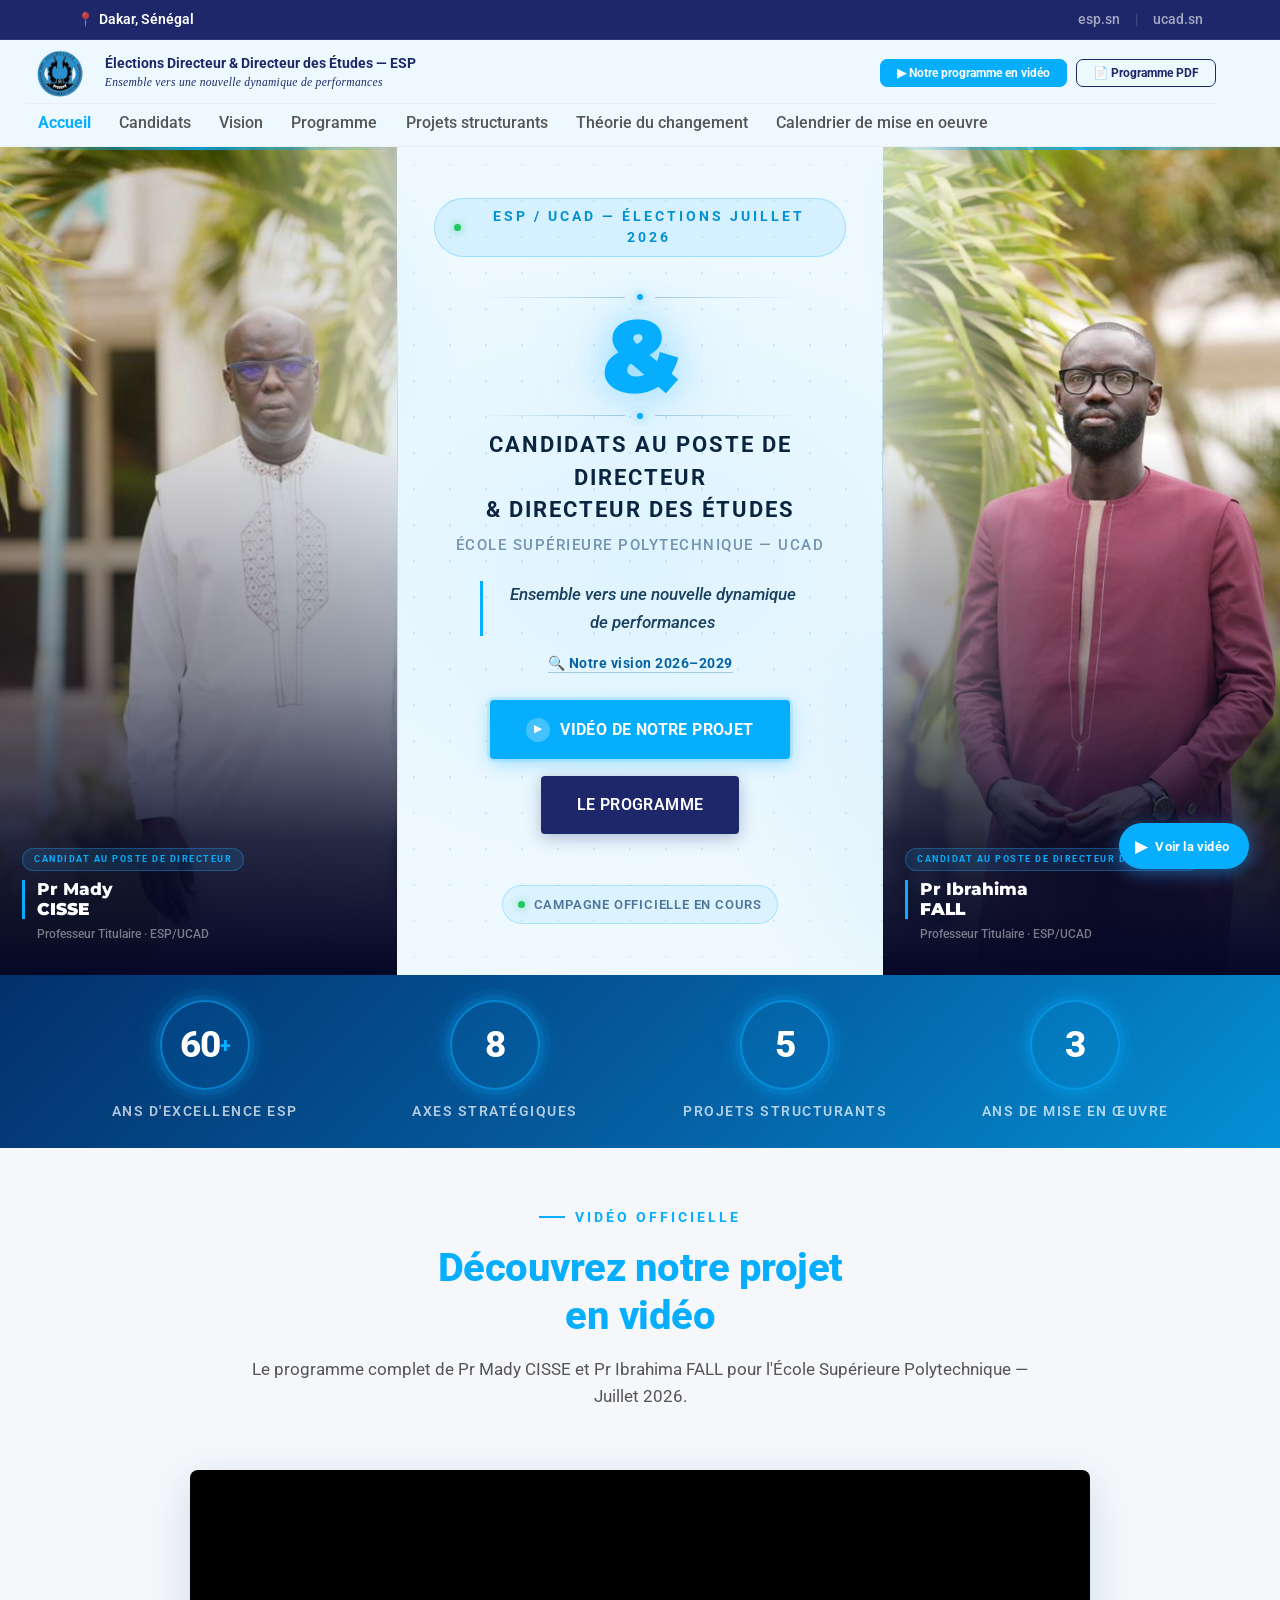
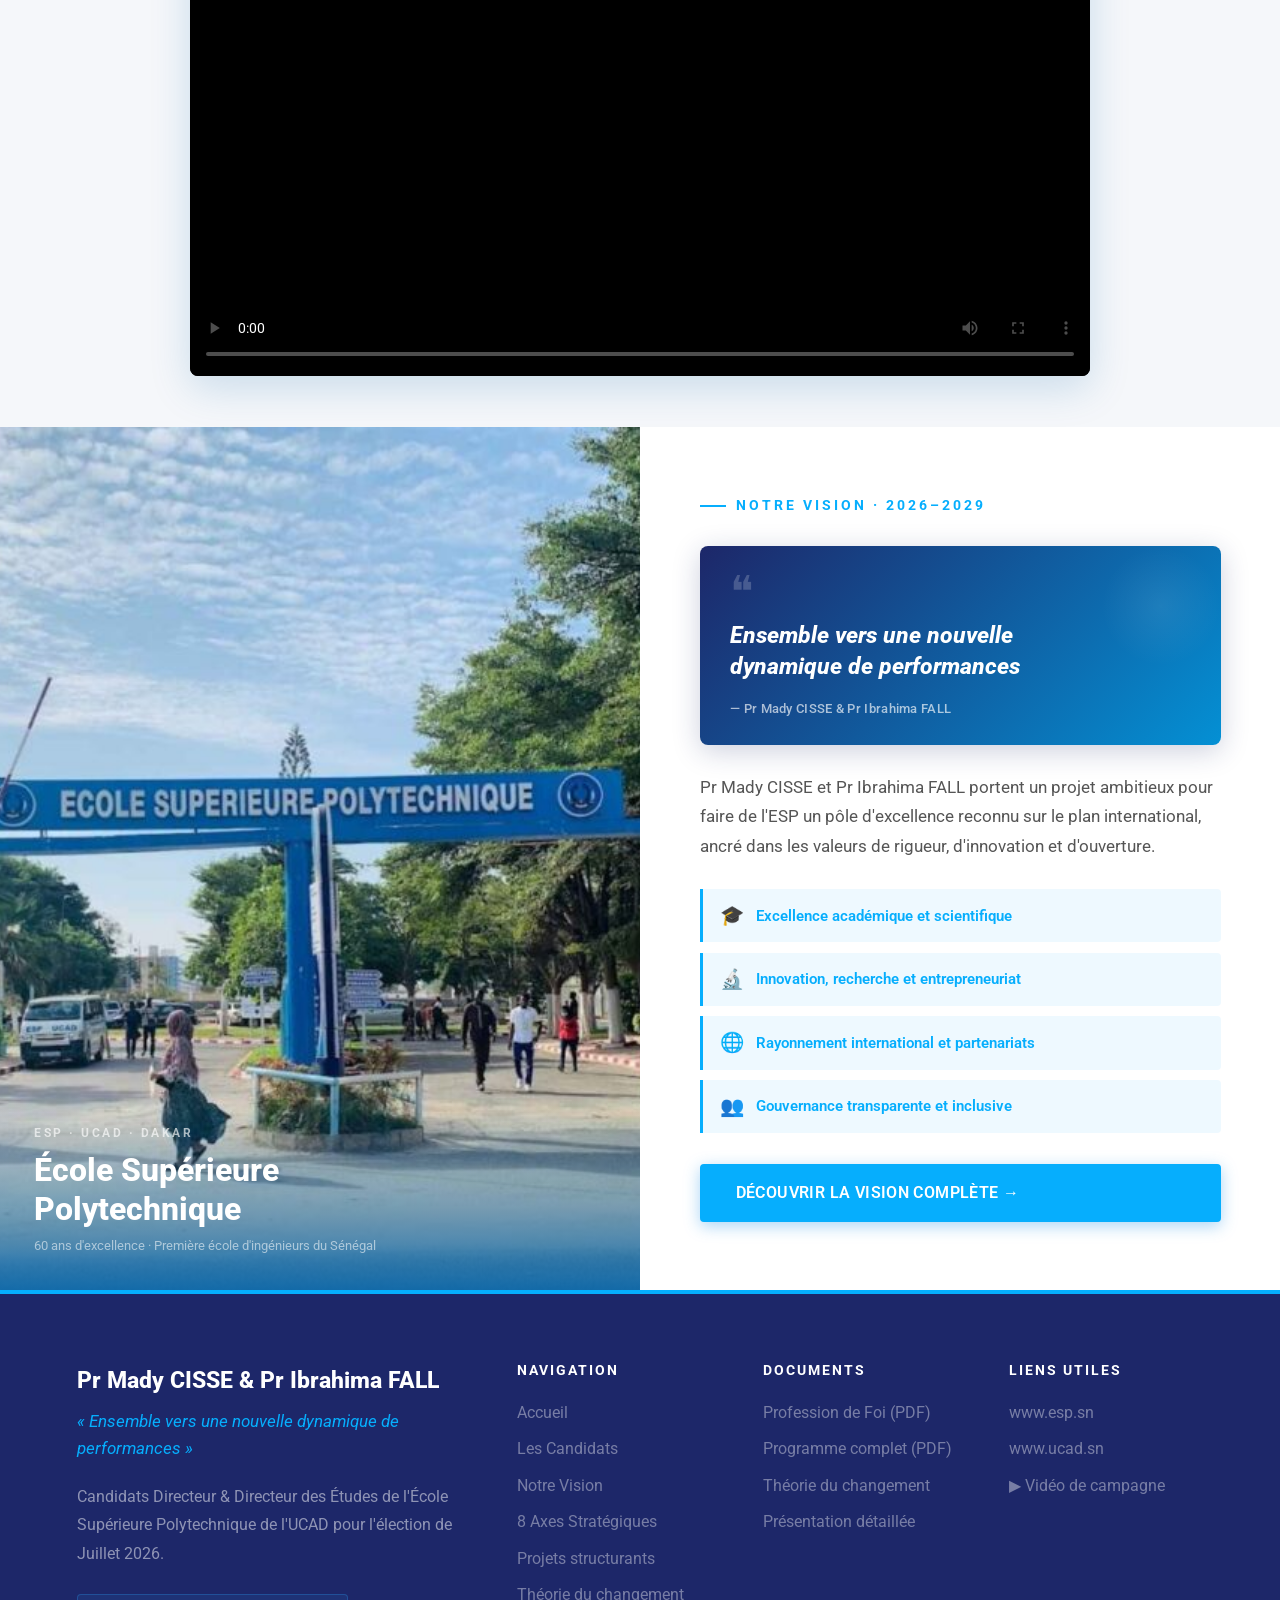
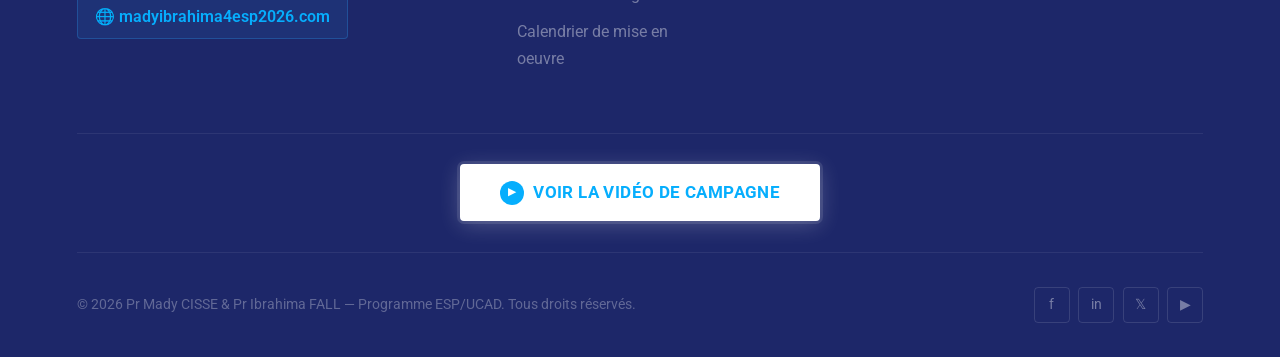
==== index.html @ e9095654 "Update index.html" ====
<!DOCTYPE html>
<html lang="fr">
<head>
<meta charset="UTF-8">
<meta name="viewport" content="width=device-width, initial-scale=1.0">
<meta http-equiv="X-UA-Compatible" content="IE=edge">
<meta http-equiv="Referrer-Policy" content="strict-origin-when-cross-origin">
<meta http-equiv="Permissions-Policy" content="camera=(), microphone=(), geolocation=(), payment=()">
<title>Pr Mady CISSE & Pr Ibrahima FALL — Programme Officiel ESP/UCAD 2026</title>
<meta name="description" content="Site officiel de campagne de Pr Mady CISSE et Pr Ibrahima FALL, candidats Directeur et Directeur des Études de l'École Supérieure Polytechnique (UCAD) — Juillet 2026.">
<meta name="robots" content="index, follow">
<link rel="canonical" href="https://www.madyibrahima4esp2026.com/">
<meta property="og:type" content="website">
<meta property="og:url" content="https://www.madyibrahima4esp2026.com/">
<meta property="og:title" content="Pr Mady CISSE & Pr Ibrahima FALL — Programme ESP/UCAD 2026">
<meta property="og:description" content="Candidats Directeur & Directeur des Études de l'ESP UCAD. 8 axes stratégiques, 5 projets structurants.">
<meta property="og:locale" content="fr_SN">
<meta name="twitter:card" content="summary_large_image">
<link rel="preconnect" href="https://fonts.googleapis.com">
<link rel="preconnect" href="https://fonts.gstatic.com" crossorigin>
<link href="https://fonts.googleapis.com/css2?family=Montserrat:wght@300;400;600;700;800;900&display=swap" rel="stylesheet">
<link rel="stylesheet" href="styles.css">
</head>
<body>

<!-- ══ TOPBAR ══ -->
<div class="topbar">
  <div class="tb-l">
    <span>📍 <strong>Dakar, Sénégal</strong></span>
  </div>
    <div class="tb-r">
    <a href="https://www.esp.sn" target="_blank" rel="noopener noreferrer">esp.sn</a>
    <span class="sep">|</span>
    <a href="https://www.ucad.sn" target="_blank" rel="noopener noreferrer">ucad.sn</a>
  </div>
</div>


<!-- ══ HEADER ══ -->
<header class="site-header">
  <div class="header-inner">
    <a href="index.html" class="brand" aria-label="Accueil">
      <div class="brand-logo">
        <img src="logo1.png" alt="Logo ESP" onerror="this.style.display='none';this.parentNode.querySelector('.brand-logo-text').style.display='block'">
        <span class="brand-logo-text" style="display:none">ESP</span>
  </div>
      <div class="brand-text">
        <span class="brand-name">Élections Directeur &amp; Directeur des Études — ESP</span>
        <span class="brand-sub">Ensemble vers une nouvelle dynamique de performances</span>
  </div>
    </a>
    <div class="header-cta">
      <a href="#video" class="nav-btn nav-btn-video">&#9654; Notre programme en vidéo</a>
      <a href="documents/programme-complet.pdf" class="nav-btn nav-btn-pdf" download="Programme-ESP-UCAD-2026.pdf" target="_blank" rel="noopener noreferrer">&#128196; Programme PDF</a>
  </div>
    <nav aria-label="Navigation principale">
      <ul class="main-nav">
        <li><a href="index.html" class="active">Accueil</a></li>
        <li><a href="candidats.html">Candidats</a></li>
        <li><a href="vision.html">Vision</a></li>
        <li><a href="programme.html">Programme</a></li>
        <li><a href="projets.html">Projets structurants</a></li>
        <li><a href="theorie-du-changement.html">Théorie du changement</a></li>
        <li><a href="calendrier.html">Calendrier de mise en oeuvre</a></li>
      </ul>
    </nav>
    <button class="burger" id="menuToggle" aria-label="Ouvrir le menu" aria-expanded="false">
      <span></span><span></span><span></span>
    </button>
  </div>
</header>

<nav class="mobile-nav" id="mobileNav" aria-label="Menu mobile">
  <button class="close-btn" id="closeMenu" aria-label="Fermer">✕</button>
  <a href="index.html">Accueil</a>
  <a href="candidats.html">Les Candidats</a>
  <a href="vision.html">Vision</a>
  <a href="programme.html">Programme</a>
  <a href="projets.html">Projets structurants</a>
  <a href="theorie-du-changement.html">Théorie du changement</a>
  <a href="calendrier.html">Calendrier de mise en oeuvre</a>
  <div class="mob-nav-actions">
    <a href="#video" class="nav-btn nav-btn-video">&#9654; Notre programme en vidéo</a>
    <a href="documents/programme-complet.pdf" class="nav-btn nav-btn-pdf" download="Programme-ESP-UCAD-2026.pdf" target="_blank" rel="noopener noreferrer">&#128196; Programme PDF</a>
  </div>
</nav>

<!-- ══ HERO ══ -->
<section class="hero" id="top">
  <div class="hero-3col">

    <!-- Photo gauche : Pr Mady CISSE -->
    <div class="h3-photo h3-photo-left">
      <img src="mady2.jpeg" alt="Pr Mady CISSE">
      <div class="h3-photo-grad"></div>
      <div class="h3-photo-info">
        <span class="portrait-tag">Candidat au poste de Directeur</span>
        <div class="portrait-name">Pr Mady<br><strong>CISSE</strong></div>
        <div class="portrait-grade">Professeur Titulaire · ESP/UCAD</div>
  </div>
  </div>

    <!-- Centre : contenu -->
    <div class="h3-center">
      <div class="hero-kicker">
        <span class="kicker-pulse"></span>
        ESP / UCAD — Élections Juillet 2026
  </div>
      <div class="h3-divider"><span class="h3-divider-dot"></span></div>
      <div class="h3-ampersand">&amp;</div>
      <div class="h3-divider"><span class="h3-divider-dot"></span></div>
      <h1 class="h3-title">Candidats au poste de Directeur<br><span class="h3-amp-sep">&amp; </span>Directeur des Études</h1>
      <p class="h3-school">École Supérieure Polytechnique — UCAD</p>
      <p class="hero-slogan">Ensemble vers une nouvelle dynamique de performances</p>
      <p class="h3-vision-tag"><a href="vision.html">&#128269; Notre vision 2026–2029</a></p>
      <div class="hero-btns" style="justify-content:center;">
        <a href="#video" class="btn btn-play"><span class="play-ic">&#9654;</span> Vidéo de notre projet</a>
        <a href="programme.html" class="btn btn-outline">Le programme</a>
  </div>
      <div class="h3-live">
        <span class="live-dot"></span>
        <span>Campagne officielle en cours</span>
  </div>
  </div>

    <!-- Photo droite : Pr Ibrahima FALL -->
    <div class="h3-photo h3-photo-right">
      <img src="ibrahima2.jpeg" alt="Pr Ibrahima FALL" style="filter:saturate(.9) brightness(1.02)">
      <div class="h3-photo-grad"></div>
      <div class="h3-photo-info">
        <span class="portrait-tag alt">Candidat au poste de Directeur des Études</span>
        <div class="portrait-name">Pr Ibrahima<br><strong>FALL</strong></div>
        <div class="portrait-grade">Professeur Titulaire · ESP/UCAD</div>
  </div>
  </div>
  </div>
</section>

<!-- ══ STATS ══ -->
<section class="stats-bar">
  <div class="stats-grid">
    <div class="stat-card"><div class="stat-num">60<small>+</small></div><div class="stat-label">Ans d'excellence ESP</div></div>
    <div class="stat-card"><div class="stat-num">8</div><div class="stat-label">Axes stratégiques</div></div>
    <div class="stat-card"><div class="stat-num">5</div><div class="stat-label">Projets structurants</div></div>
    <div class="stat-card"><div class="stat-num">3</div><div class="stat-label">Ans de mise en œuvre</div></div>
  </div>
</section>

<!-- ══ VIDEO ══ -->
<section class="section video-section" id="video">
  <div class="container">
    <div class="section-hd center">
      <div class="eyebrow">Vidéo Officielle</div>
      <h2 class="section-title">Découvrez notre projet<br>en vidéo</h2>
      <p class="section-intro">Le programme complet de Pr Mady CISSE et Pr Ibrahima FALL pour l'École Supérieure Polytechnique — Juillet 2026.</p>
  </div>

    <div class="video-wrap reveal">

      <div class="video-embed">
        <video id="mainVideo" controls preload="metadata" poster="video/poster.jpg" loop>
          <source src="vid.mp4" type="video/mp4">
          Votre navigateur ne supporte pas la lecture vidéo.
        </video>
  </div>
  </div>
  </div>
</section>

<!-- ══ ESP VISION ══ -->
<section class="esp-vis-section reveal" id="institution">
  <div class="esp-vis-layout">

    <!-- Photo ESP -->
    <div class="esp-vis-photo">
      <img src="esp1.jpg" alt="École Supérieure Polytechnique — UCAD" loading="lazy">
      <div class="esp-vis-photo-overlay">
        <div class="esp-vis-photo-tag">ESP · UCAD · Dakar</div>
        <div class="esp-vis-photo-name">École Supérieure<br>Polytechnique</div>
        <div class="esp-vis-photo-sub">60 ans d'excellence · Première école d'ingénieurs du Sénégal</div>
  </div>
  </div>

    <!-- Vision + Slogan -->
    <div class="esp-vis-content">
      <div class="eyebrow">Notre Vision · 2026–2029</div>

      <!-- Slogan mis en valeur -->
      <div class="esp-vis-slogan">
        <span class="esp-vis-slogan-mark">&#10077;</span>
        <p>Ensemble vers une nouvelle<br>dynamique de performances</p>
        <cite>— Pr Mady CISSE &amp; Pr Ibrahima FALL</cite>
  </div>

      <p class="esp-vis-intro">Pr Mady CISSE et Pr Ibrahima FALL portent un projet ambitieux pour faire de l'ESP un pôle d'excellence reconnu sur le plan international, ancré dans les valeurs de rigueur, d'innovation et d'ouverture.</p>

      <div class="esp-vis-pillars">
        <div class="esp-vis-pillar">
          <span class="esp-vis-pillar-icon">&#127891;</span>
          <span>Excellence académique et scientifique</span>
  </div>
        <div class="esp-vis-pillar">
          <span class="esp-vis-pillar-icon">&#128300;</span>
          <span>Innovation, recherche et entrepreneuriat</span>
  </div>
        <div class="esp-vis-pillar">
          <span class="esp-vis-pillar-icon">&#127760;</span>
          <span>Rayonnement international et partenariats</span>
  </div>
        <div class="esp-vis-pillar">
          <span class="esp-vis-pillar-icon">&#128101;</span>
          <span>Gouvernance transparente et inclusive</span>
  </div>
  </div>

      <a href="vision.html" class="btn btn-primary">Découvrir la vision complète →</a>
  </div>
  </div>
</section>

<!-- ══ FOOTER ══ -->
<footer>
  <div class="footer-top">
    <div>
      <div class="foot-name">Pr Mady CISSE &amp; Pr Ibrahima FALL</div>
      <div class="foot-tag">« Ensemble vers une nouvelle dynamique de performances »</div>
      <p class="foot-desc">Candidats Directeur &amp; Directeur des Études de l'École Supérieure Polytechnique de l'UCAD pour l'élection de Juillet 2026.</p>
      <a href="https://www.madyibrahima4esp2026.com" class="foot-link" rel="noopener noreferrer">🌐 madyibrahima4esp2026.com</a>
  </div>
    <div class="footer-col">
      <h4>Navigation</h4>
      <ul>
        <li><a href="index.html">Accueil</a></li>
        <li><a href="candidats.html">Les Candidats</a></li>
        <li><a href="vision.html">Notre Vision</a></li>
        <li><a href="programme.html">8 Axes Stratégiques</a></li>
        <li><a href="projets.html">Projets structurants</a></li>
        <li><a href="theorie-du-changement.html">Théorie du changement</a></li>
        <li><a href="calendrier.html">Calendrier de mise en oeuvre</a></li>
      </ul>
  </div>
    <div class="footer-col">
      <h4>Documents</h4>
      <ul>
        <li><a href="documents/profession-de-foi.pdf" target="_blank" rel="noopener noreferrer">Profession de Foi (PDF)</a></li>
        <li><a href="documents/programme-complet.pdf" download="Programme-ESP-UCAD-2026.pdf" target="_blank" rel="noopener noreferrer">Programme complet (PDF)</a></li>
        <li><a href="documents/theorie-du-changement.pdf" target="_blank" rel="noopener noreferrer">Théorie du changement</a></li>
        <li><a href="documents/presentation.pdf" target="_blank" rel="noopener noreferrer">Présentation détaillée</a></li>
        </ul>
  </div>
    <div class="footer-col">
      <h4>Liens utiles</h4>
      <ul>
        <li><a href="https://www.esp.sn" target="_blank" rel="noopener noreferrer">www.esp.sn</a></li>
        <li><a href="https://www.ucad.sn" target="_blank" rel="noopener noreferrer">www.ucad.sn</a></li>
        <li><a href="index.html#video">&#9654; Vidéo de campagne</a></li>
      </ul>
  </div>
  </div>
  <div class="footer-vid-cta">
    <a href="#video" class="btn btn-play"><span class="play-ic">&#9654;</span> Voir la vidéo de campagne</a>
  </div>
  <div class="footer-bot">
    <p class="footer-copy">© 2026 Pr Mady CISSE &amp; Pr Ibrahima FALL — Programme ESP/UCAD. Tous droits réservés.</p>
    <div class="socials">
      <a href="#" class="soc" aria-label="Facebook" rel="noopener noreferrer">f</a>
      <a href="#" class="soc" aria-label="LinkedIn" rel="noopener noreferrer">in</a>
      <a href="#" class="soc" aria-label="Twitter / X" rel="noopener noreferrer">𝕏</a>
      <a href="#" class="soc" aria-label="YouTube" rel="noopener noreferrer">▶</a>
  </div>
  </div>
</footer>

<!-- ══ VIDEO MODAL ══ -->
<div class="video-modal-overlay" id="videoModal" role="dialog" aria-modal="true" aria-labelledby="videoModalTitle">
  <div class="video-modal-box">
    <div class="video-modal-icon">&#9654;</div>
    <h3 id="videoModalTitle">Découvrez notre programme en vidéo</h3>
    <p>Pr Mady CISSE et Pr Ibrahima FALL vous présentent leur vision pour l'École Supérieure Polytechnique — Juillet 2026.</p>
    <div class="video-modal-btns">
      <button class="btn btn-primary video-modal-watch" id="watchVideoBtn">&#9654; Regarder maintenant</button>
      <button class="btn btn-outline-dark video-modal-later" id="laterVideoBtn">Plus tard</button>
  </div>
  </div>
  </div>

<script src="main.js" defer></script>
<a href="#video" class="float-vid" aria-label="Voir la vidéo"><span class="fv-icon">&#9654;</span><span class="fv-label">Voir la vidéo</span></a>
</body>
</html>
---- styles.css ----
@import url('https://fonts.googleapis.com/css2?family=Playfair+Display:ital@1&family=Roboto:wght@300;400;500;700;900&display=swap');

/* ═══════════════════════════════════════════════════════════════════
   CHARTE GRAPHIQUE ESP — Couleurs officielles + typographie esp.sn
   Police : système (identique à Hello Elementor / esp.sn)
   Couleurs ESP : #0564A8 dominant · #2897e8 bleu vif · #044a92 bleu profond · #fff · #333
═══════════════════════════════════════════════════════════════════ */

:root {
  --esp-navy:      #06AEFD;
  --esp-navy-dark: #0490d4;
  --esp-navy-mid:  #3cc1fe;
  --esp-blue:      #06AEFD;
  --esp-blue-dark: #0490d4;
  --esp-blue-pale: #e0f5ff;
  --esp-blue-bg:   #eef9ff;
  --white:    #ffffff;
  --black:    #000000;
  --text:     #333333;
  --text-mid: #555555;
  --text-lt:  #777777;
  --gray-50:  #fafafa;
  --gray-100: #f5f7fa;
  --gray-200: #ebeef3;
  --gray-300: #d4dde8;
  --border:   #dde3ef;
  --font: "Roboto", -apple-system, BlinkMacSystemFont, "Segoe UI",
          "Helvetica Neue", Arial, "Noto Sans", sans-serif;
  --text-xs:  0.8rem;
  --text-sm:  0.9375rem;
  --text-base: 1rem;
  --text-lg:  1.2rem;
  --text-xl:  1.375rem;
  --text-2xl: 1.625rem;
  --text-3xl: 2rem;
  --text-4xl: 2.375rem;
  --text-5xl: 2.875rem;
  --lh-text:  1.6;
  --lh-head:  1.2;
  --r:    4px;
  --r-lg: 8px;
  --shadow-sm: 0 1px 4px rgba(5,100,168,.08);
  --shadow:    0 4px 20px rgba(5,100,168,.12);
  --shadow-lg: 0 12px 40px rgba(5,100,168,.18);
}

/* ── Reset ── */
*, *::before, *::after { margin:0; padding:0; box-sizing:border-box; }
html { scroll-behavior:smooth; font-size:17px; }
body {
  font-family: var(--font);
  font-size: var(--text-base);
  color: var(--text);
  background: #eef9ff;
  line-height: var(--lh-text);
  overflow-x: clip;
  -webkit-font-smoothing: antialiased;
}
img { max-width:100%; display:block; }
a { color: inherit; text-decoration: none; }
h1,h2,h3,h4,h5,h6 {
  font-family: var(--font);
  line-height: var(--lh-head);
  font-weight: 700;
  color: var(--black);
}

/* ════════════════════════════════════
   TOPBAR
════════════════════════════════════ */
.topbar {
  background: #1D2769;
  color: rgba(255,255,255,.75);
  font-size: var(--text-xs);
  padding: .5rem 6%;
  display: flex;
  justify-content: space-between;
  align-items: center;
  border-bottom: 1px solid rgba(255,255,255,.08);
}
.tb-l { display:flex; align-items:center; gap:1.4rem; flex-wrap:wrap; }
.tb-l span { display:flex; align-items:center; gap:5px; }
.tb-l strong { color:var(--white); font-weight:600; }
.tb-r { display:flex; align-items:center; gap:.9rem; }
.tb-r a {
  color:rgba(255,255,255,.6);
  font-size:var(--text-xs);
  font-weight:500;
  transition:color .15s;
}
.tb-r a:hover { color:var(--esp-blue); }
.tb-r .sep { color:rgba(255,255,255,.2); }

/* ════════════════════════════════════
   HEADER
════════════════════════════════════ */
.site-header {
  background: #eef9ff;
  position: sticky;
  top: 0;
  z-index: 300;
  box-shadow: 0 2px 12px rgba(5,100,168,.1);
  border-bottom: 1px solid var(--gray-200);
}
.header-inner {
  max-width: 1280px;
  margin: 0 auto;
  padding: .9rem 2% .9rem 1.5%;
  display: flex;
  align-items: center;
  justify-content: space-between;
  gap: .8rem;
}
.brand { display: flex; align-items: center; gap: 12px; min-width:0; overflow:hidden; }
.brand-logo {
  height: 48px; width: auto; flex-shrink: 0;
  display: flex; align-items: center; justify-content: center;
}
.brand-logo img { height: 48px; width: auto; object-fit: contain; display: block; }
.brand-logo-text { font-size: .95rem; font-weight: 800; color: var(--white); letter-spacing: 1px; }
.brand-text { display:flex; flex-direction:column; min-width:0; overflow:hidden; }
.brand-name { font-size: var(--text-sm); font-weight: 700; color: #1D2769; line-height: 1.3; white-space:nowrap; overflow:hidden; text-overflow:ellipsis; }
.brand-sub { font-size: var(--text-xs); color: #1D2769; margin-top: 2px; font-family: Georgia, 'Times New Roman', serif; font-style: italic; letter-spacing: .3px; }
.main-nav { display:flex; list-style:none; align-items:center; gap:0; flex-wrap:nowrap; }
.main-nav a {
  color: var(--text-mid);
  font-size: clamp(.62rem, .7vw, .76rem);
  font-weight: 500;
  padding: .45rem .45rem;
  border-radius: var(--r);
  transition: all .15s;
  white-space: nowrap;
}
.main-nav a:hover { color:var(--esp-navy); background:var(--esp-blue-bg); }
.main-nav a.active { color:var(--esp-navy); background:var(--esp-blue-bg); font-weight:700; }
.main-nav a.cta {
  background: var(--esp-navy); color: var(--white);
  padding: .5rem 1rem; font-weight: 600; margin-left: .3rem;
}
.main-nav a.cta:hover { background: var(--esp-navy-dark); }
.main-nav a.cta.active { background: var(--esp-navy-dark); }

/* ── Header CTA row (Vidéo + PDF au niveau du logo) ── */
.header-cta { display: none; } /* caché sur mobile, affiché sur desktop via media query */
.nav-btn {
  display: inline-flex; align-items: center; gap: .35rem;
  padding: .42rem .95rem;
  border-radius: 7px;
  font-size: .73rem; font-weight: 700;
  text-decoration: none; white-space: nowrap;
  transition: all .2s; line-height: 1;
  border: 1.5px solid transparent;
}
.nav-btn-video {
  background: #06AEFD; color: #fff !important; border-color: #06AEFD;
  animation: nav-vid-ring 2.6s ease-in-out infinite;
}
.nav-btn-video:hover {
  background: #0490d4; border-color: #0490d4;
  animation: none; transform: translateY(-1px);
  box-shadow: 0 4px 14px rgba(6,174,253,.45);
}
.nav-btn-pdf {
  background: transparent; color: #1D2769 !important; border-color: #1D2769;
}
.nav-btn-pdf:hover {
  background: #1D2769; color: #fff !important;
  transform: translateY(-1px);
  box-shadow: 0 4px 14px rgba(29,39,105,.25);
}
@keyframes nav-vid-ring {
  0%   { box-shadow: 0 0 0 0 rgba(6,174,253,.65); }
  60%  { box-shadow: 0 0 0 8px rgba(6,174,253,0); }
  100% { box-shadow: 0 0 0 0 rgba(6,174,253,0); }
}
/* Mobile nav — boutons vidéo + PDF en bas du menu */
.mobile-nav .mob-nav-actions {
  display: flex; flex-direction: column; gap: .5rem;
  margin-top: .5rem; padding-top: .75rem;
  border-top: 1px solid rgba(255,255,255,.15);
}
.mobile-nav .mob-nav-actions .nav-btn {
  justify-content: center; padding: .65rem 1rem; font-size: .8rem;
}
.mobile-nav .mob-nav-actions .nav-btn-pdf {
  color: #fff !important; border-color: rgba(255,255,255,.5);
}
.mobile-nav .mob-nav-actions .nav-btn-pdf:hover {
  background: rgba(255,255,255,.15); color: #fff !important;
}
.burger {
  display:none; flex-direction:column; gap:5.5px;
  cursor:pointer; padding:10px; background:none; border:none;
  border-radius:8px; transition:background .2s;
}
.burger:hover { background:rgba(5,100,168,.07); }
.burger span {
  width:24px; height:2.5px; background:var(--esp-navy);
  border-radius:3px; display:block;
  transition:transform .3s ease, opacity .2s ease, width .25s ease;
}
.burger.open span:nth-child(1) { transform:translateY(8px) rotate(45deg); }
.burger.open span:nth-child(2) { opacity:0; width:0; }
.burger.open span:nth-child(3) { transform:translateY(-8px) rotate(-45deg); }

/* Backdrop */
html.menu-open body { overflow: clip; }

.mobile-overlay {
  position:fixed; inset:0;
  background:rgba(0,8,32,.5);
  z-index:399;
  opacity:0; visibility:hidden;
  transition:opacity .35s, visibility .35s;
  backdrop-filter:blur(3px);
  -webkit-backdrop-filter:blur(3px);
}
.mobile-overlay.open { opacity:1; visibility:visible; }

/* Panneau latéral */
.mobile-nav {
  position:fixed; top:0; right:0;
  height:100vh;
  height:100dvh;
  width:min(300px, 86vw);
  background:var(--white); z-index:400;
  display:flex; flex-direction:column;
  transform:translateX(105%);
  visibility:hidden;
  transition:transform .35s cubic-bezier(.4,0,.2,1), visibility .35s;
  box-shadow:-6px 0 30px rgba(0,8,32,.18);
  overflow-y:auto;
  overflow-x:hidden;
  overscroll-behavior-y:contain;
  -webkit-overflow-scrolling:touch;
  padding-bottom:max(1.5rem, env(safe-area-inset-bottom));
}
.mobile-nav.open { transform:translateX(0); visibility:visible; }

/* En-tête du panneau */
.mob-nav-hd {
  display:flex; align-items:center; justify-content:space-between;
  padding:1rem 1.2rem;
  background:var(--esp-navy);
  flex-shrink:0;
}
.mob-nav-brand { color:var(--white); }
.mob-nav-brand strong { display:block; font-size:.85rem; font-weight:700; letter-spacing:.04em; }
.mob-nav-brand span {
  display:block;
  font-family:'Playfair Display', Georgia, serif;
  font-style:italic;
  font-size:.78rem;
  color:rgba(255,255,255,.82);
  font-weight:400;
  margin-top:4px;
  letter-spacing:.02em;
  line-height:1.35;
}

/* Bouton fermer */
.close-btn {
  width:32px; height:32px;
  background:rgba(255,255,255,.15); border:1px solid rgba(255,255,255,.2);
  border-radius:50%;
  font-size:.95rem; cursor:pointer; color:var(--white);
  display:flex; align-items:center; justify-content:center;
  transition:background .2s;
  flex-shrink:0;
}
.close-btn:hover { background:rgba(255,255,255,.3); }

/* Liens */
.mobile-nav a {
  display:flex; align-items:center; justify-content:space-between;
  padding:.7rem 1.2rem;
  border-bottom:1px solid var(--gray-100);
  color:var(--text); font-size:.9rem; font-weight:600;
  transition:background .15s, color .15s, padding-left .2s;
}
.mobile-nav a::after { content:'›'; font-size:1.2rem; color:var(--esp-blue); opacity:.5; }
.mobile-nav a:hover { background:var(--esp-blue-bg); color:var(--esp-navy); padding-left:1.6rem; }
.mobile-nav a.active { color:var(--esp-blue); background:var(--esp-blue-bg); }

/* CTA */
.mobile-nav a.cta {
  margin:.8rem 1.2rem 1rem;
  padding:.75rem 1.2rem;
  background:var(--esp-navy); color:var(--white) !important;
  border-radius:var(--r-lg);
  justify-content:center;
  font-size:.9rem;
  border-bottom:none;
}
.mobile-nav a.cta::after { display:none; }
.mobile-nav a.cta:hover { background:var(--esp-blue); padding-left:1.2rem; }

/* ════════════════════════════════════
   HERO
════════════════════════════════════ */
@keyframes pulse { 0%,100%{opacity:1} 50%{opacity:.4} }

@keyframes hero-orb-drift {
  0%,100% { transform: translate(0, 0) scale(1); }
  33%      { transform: translate(30px, -20px) scale(1.08); }
  66%      { transform: translate(-20px, 15px) scale(.95); }
}
.hero {
  position: relative;
  background: #eef9ff;
  overflow: hidden;
  min-height: 88vh;
  display: flex;
  align-items: stretch;
}
/* Orbes lumineux animés — adaptés fond clair */
.hero::before {
  content: '';
  position: absolute; inset: 0;
  background:
    radial-gradient(ellipse 700px 500px at 50% 50%,  rgba(6,174,253,.07) 0%, transparent 65%),
    radial-gradient(ellipse 500px 400px at 15% 20%,  rgba(6,174,253,.12) 0%, transparent 55%),
    radial-gradient(ellipse 600px 500px at 85% 80%,  rgba(4,144,212,.1)  0%, transparent 60%),
    radial-gradient(ellipse 350px 350px at 80% 10%,  rgba(6,174,253,.08) 0%, transparent 50%);
  pointer-events: none;
  animation: hero-orb-drift 12s ease-in-out infinite;
}
/* Grille de points décorative */
.hero::after {
  content: '';
  position: absolute; inset: 0;
  background-image:
    radial-gradient(circle, rgba(5,100,168,.13) 1px, transparent 1px);
  background-size: 36px 36px;
  pointer-events: none; z-index: 1;
  mask-image: radial-gradient(ellipse 80% 80% at 50% 50%, black 30%, transparent 100%);
  -webkit-mask-image: radial-gradient(ellipse 80% 80% at 50% 50%, black 30%, transparent 100%);
}

/* ── Hero 3 colonnes ── */
.hero-3col {
  position: relative; z-index: 2;
  width: 100%; min-height: 92vh;
  display: grid;
  grid-template-columns: clamp(270px, 31%, 400px) 1fr clamp(270px, 31%, 400px);
  align-items: stretch;
}

/* ── Photos latérales ── */
.h3-photo { position: relative; overflow: hidden; }

/* Accent top */
.h3-photo::before {
  content: '';
  position: absolute; top: 0; left: 0; right: 0; height: 3px;
  background: linear-gradient(90deg, transparent, rgba(6,174,253,.8), transparent);
  z-index: 4;
}
/* Vignette bords intérieurs — fondu vers le fond clair */
.h3-photo-left::after {
  content: '';
  position: absolute; inset: 0;
  background: linear-gradient(to left, rgba(238,249,255,.65) 0%, transparent 45%);
  pointer-events: none; z-index: 2;
}
.h3-photo-right::after {
  content: '';
  position: absolute; inset: 0;
  background: linear-gradient(to right, rgba(238,249,255,.65) 0%, transparent 45%);
  pointer-events: none; z-index: 2;
}
.h3-photo img {
  width: 100%; height: 100%;
  object-fit: cover; object-position: top center;
  display: block;
  transition: transform .7s cubic-bezier(.25,.46,.45,.94);
  filter: brightness(.85) contrast(1.05) saturate(.95);
}
.h3-photo:hover img {
  transform: scale(1.06);
  filter: brightness(.95) contrast(1.05) saturate(1);
}

/* Dégradé bas */
.h3-photo-grad {
  position: absolute; bottom: 0; left: 0; right: 0; height: 65%;
  background: linear-gradient(to top,
    rgba(4,8,38,1) 0%,
    rgba(4,8,38,.85) 25%,
    rgba(4,8,38,.4) 55%,
    transparent 100%);
  pointer-events: none; z-index: 3;
}

/* Infos bas de photo */
.h3-photo-info {
  position: absolute; bottom: 0; left: 0; right: 0;
  padding: 1.2rem 1.3rem 1.8rem;
  z-index: 4;
}
.h3-photo-info .portrait-tag { margin-bottom: .55rem; }
.h3-photo-info .portrait-name {
  font-size: 1rem;
  border-left: 3px solid var(--esp-blue);
  padding-left: .7rem;
  margin-bottom: .3rem;
}
.h3-photo-info .portrait-grade {
  padding-left: calc(.7rem + 3px);
  font-size: .72rem; color: rgba(255,255,255,.45);
}

/* ── Colonne centre ── */
.h3-center {
  display: flex; flex-direction: column;
  align-items: center; justify-content: center;
  text-align: center;
  padding: 3rem 2.2rem;
  position: relative;
}
/* Séparateurs verticaux */
.h3-center::before, .h3-center::after {
  content: '';
  position: absolute; top: 8%; bottom: 8%; width: 1px;
  background: linear-gradient(to bottom,
    transparent 0%,
    rgba(5,100,168,.18) 30%,
    rgba(5,100,168,.18) 70%,
    transparent 100%);
}
.h3-center::before { left: 0; }
.h3-center::after  { right: 0; }

/* Diviseur décoratif */
.h3-divider {
  display: flex; align-items: center; gap: .7rem;
  width: 80%; margin: .6rem 0;
}
.h3-divider::before, .h3-divider::after {
  content: ''; flex: 1; height: 1px;
  background: linear-gradient(to right, transparent, rgba(5,100,168,.3));
}
.h3-divider::after {
  background: linear-gradient(to left, transparent, rgba(5,100,168,.3));
}
.h3-divider-dot {
  width: 6px; height: 6px; border-radius: 50%;
  background: #06AEFD;
  box-shadow: 0 0 10px rgba(6,174,253,.6), 0 0 22px rgba(6,174,253,.25);
  flex-shrink: 0;
}

/* Grand & */
.h3-ampersand {
  font-family: 'Montserrat', var(--font);
  font-size: clamp(4rem, 8vw, 7.5rem);
  font-weight: 900; line-height: .9;
  color: #06AEFD;
  filter: drop-shadow(0 0 18px rgba(6,174,253,.35)) drop-shadow(0 0 40px rgba(6,174,253,.15));
  margin: 0; letter-spacing: -2px;
}

/* Titre */
.h3-title {
  font-family: var(--font);
  font-size: clamp(1.1rem, 1.7vw, 1.45rem);
  font-weight: 700; color: #0a2540;
  line-height: 1.5; margin-bottom: .4rem;
  text-transform: uppercase; letter-spacing: 2px;
}
.h3-school {
  font-size: .88rem; color: rgba(5,50,100,.5);
  font-weight: 500; margin-bottom: 1.4rem;
  text-transform: uppercase; letter-spacing: 1.5px;
}

/* Boutons hero sur fond clair */
.h3-center .btn-play {
  background: #06AEFD;
  color: var(--white);
  border-color: #06AEFD;
  box-shadow: 0 4px 18px rgba(6,174,253,.35), 0 0 0 3px rgba(6,174,253,.12);
  animation: none;
}
.h3-center .btn-play:hover {
  background: #0490d4;
  border-color: #0490d4;
  color: var(--white);
  box-shadow: 0 6px 26px rgba(6,174,253,.5);
  transform: translateY(-2px);
}
.h3-center .btn-play .play-ic {
  background: rgba(255,255,255,.25);
  color: var(--white);
}
.h3-center .btn-outline {
  background: #1D2769;
  color: var(--white);
  border-color: #1D2769;
  box-shadow: 0 4px 16px rgba(29,39,105,.3);
}
.h3-center .btn-outline:hover {
  background: #252f8a;
  border-color: #252f8a;
  color: var(--white);
  box-shadow: 0 6px 22px rgba(29,39,105,.45);
  transform: translateY(-2px);
}

/* Slogan dans le centre */
.h3-center .hero-slogan {
  font-size: 1rem;
  max-width: 320px;
  margin-bottom: .8rem;
  color: #1a4060;
  border-left-color: #06AEFD;
}
.h3-vision-tag { margin-bottom: 1.4rem; }
.h3-vision-tag a { font-size: .82rem; font-weight: 700; color: #0564A8; text-decoration: none; letter-spacing: .5px; border-bottom: 1px solid rgba(5,100,168,.3); padding-bottom: 1px; transition: color .15s, border-color .15s; }
.h3-vision-tag a:hover { color: #03306b; border-color: #03306b; }

/* Badge live */
.h3-live {
  display: inline-flex; align-items: center; gap: .5rem;
  margin-top: 1rem;
  font-size: .78rem; color: rgba(5,50,100,.65);
  background: rgba(6,174,253,.08);
  border: 1px solid rgba(6,174,253,.22);
  padding: .45rem .9rem; border-radius: 100px; font-weight: 600;
  letter-spacing: .8px; text-transform: uppercase;
}

.hero-content {
  position: relative; z-index: 2;
  max-width: 1280px; margin: 0 auto; padding: 0 6%; width: 100%;
  display: grid; grid-template-columns: 1fr clamp(320px, 44%, 520px);
  gap: 2.5rem; align-items: center;
  min-height: 88vh;
}
.hero-left { padding: 4.5rem 0; min-width: 0; overflow: hidden; }

.hero-kicker {
  display: inline-flex; align-items: center; gap: 10px;
  font-size: var(--text-xs); font-weight: 700;
  text-transform: uppercase; letter-spacing: 3px;
  color: #0490d4; margin-bottom: 1.6rem;
  padding: .4rem 1.1rem;
  background: rgba(6,174,253,.1);
  border: 1px solid rgba(6,174,253,.28);
  border-radius: 100px;
}
.kicker-pulse {
  width: 7px; height: 7px;
  background: #22c55e; border-radius: 50%;
  box-shadow: 0 0 8px rgba(34,197,94,.7);
  animation: pulse 2s infinite; flex-shrink: 0;
}
.hero-title {
  font-family: 'Montserrat', var(--font);
  font-size: clamp(1.8rem, 3.5vw, 3rem);
  color: var(--white); font-weight: 900;
  line-height: 1.05; letter-spacing: -1px;
  margin-bottom: 1.2rem;
}
.ht-prenom {
  display: block; font-weight: 700; font-size: .52em;
  color: rgba(255,255,255,.5); letter-spacing: 7px;
  text-transform: uppercase; margin-bottom: .06em;
  font-family: 'Montserrat', var(--font);
}
.ht-nom {
  display: block; font-weight: 900;
  text-transform: uppercase; color: var(--white); line-height: 1;
}
.ht-amp {
  display: block; font-family: 'Montserrat', var(--font);
  font-weight: 300; font-size: .3em;
  color: var(--esp-blue); letter-spacing: 8px;
  text-transform: uppercase; margin: .45em 0;
}
.hero-role {
  font-size: var(--text-sm); color: rgba(255,255,255,.5);
  margin-bottom: 1.4rem; padding-bottom: 1.4rem;
  border-bottom: 1px solid rgba(255,255,255,.08); line-height: 1.75;
}
.hero-role strong { color: rgba(255,255,255,.75); font-weight: 600; }
.hero-slogan {
  font-size: var(--text-lg); font-weight: 500; font-style: italic;
  color: var(--white); line-height: 1.6;
  margin: 0 0 1.8rem; padding-left: 1.3rem;
  border-left: 3px solid var(--esp-blue);
  max-width: 500px;
}
.hero-btns { display: flex; gap: 1rem; flex-wrap: wrap; margin-bottom: 2rem; width: 100%; }
.btn {
  display: inline-flex; align-items:center; gap:8px;
  padding: .85rem 2rem; border-radius: var(--r);
  font-size: var(--text-sm); font-weight: 600;
  transition: all .2s; border: 2px solid transparent;
  cursor: pointer; text-transform: uppercase; letter-spacing: .4px;
}
.btn-primary { background: var(--esp-blue); color: var(--white); border-color: var(--esp-blue); box-shadow: 0 4px 16px rgba(40,151,232,.4); }
.btn-primary:hover { background: var(--esp-blue-dark); border-color: var(--esp-blue-dark); transform: translateY(-2px); box-shadow: 0 6px 22px rgba(40,151,232,.5); }
.btn-outline { background: transparent; color: var(--white); border-color: rgba(255,255,255,.35); }
.btn-outline:hover { border-color: var(--white); background: rgba(255,255,255,.06); }

/* ── Hero bouton vidéo ── */
.btn-play {
  background: var(--white);
  color: var(--esp-blue);
  border-color: var(--white);
  font-weight: 700;
  gap: 10px;
  box-shadow: 0 4px 22px rgba(255,255,255,.22), 0 0 0 3px rgba(255,255,255,.1);
  animation: play-btn-glow 3s ease-in-out infinite;
}
.btn-play:hover {
  background: rgba(255,255,255,.92);
  color: var(--esp-blue-dark);
  transform: translateY(-2px);
  animation: none;
  box-shadow: 0 8px 32px rgba(255,255,255,.35);
}
.btn-play .play-ic {
  width: 24px; height: 24px;
  background: var(--esp-blue);
  color: var(--white);
  border-radius: 50%;
  display: inline-flex; align-items: center; justify-content: center;
  font-size: .6rem;
  flex-shrink: 0;
  transition: background .2s;
}
.btn-play:hover .play-ic { background: var(--esp-blue-dark); }
@keyframes play-btn-glow {
  0%,100% { box-shadow: 0 4px 22px rgba(255,255,255,.22), 0 0 0 3px rgba(255,255,255,.10); }
  50%     { box-shadow: 0 4px 28px rgba(255,255,255,.38), 0 0 0 5px rgba(255,255,255,.18); }
}

.hero-meta {
  display: flex; flex-wrap: wrap;
  border: 1px solid rgba(255,255,255,.08);
  border-radius: var(--r); overflow: hidden;
  background: rgba(255,255,255,.03);
  max-width: 440px;
}
.hero-meta-item {
  flex: 1; padding: .85rem 1.2rem;
  border-right: 1px solid rgba(255,255,255,.08);
  min-width: 100px;
}
.hero-meta-item:last-child { border-right: none; }
.hero-meta-label {
  font-size: 10px; color: rgba(255,255,255,.35);
  text-transform: uppercase; letter-spacing: 1.5px;
  font-weight: 700; margin-bottom: 3px;
}
.hero-meta-value { color: var(--white); font-size: var(--text-sm); font-weight: 700; }

/* Hero droite — portraits candidats */
.hero-right {
  display: flex; flex-direction: column;
  gap: .9rem; align-self: stretch;
  padding: 3rem 0;
}
.hero-portraits {
  display: grid; grid-template-columns: 1fr 1fr;
  gap: .9rem; flex: 1;
  align-items: start;
}

/* Carte portrait */
.hero-portrait {
  display: flex; flex-direction: column;
  border-radius: var(--r-lg);
  overflow: hidden;
  background: rgba(255,255,255,.05);
  border: 1px solid rgba(255,255,255,.1);
  box-shadow: 0 8px 36px rgba(0,0,0,.45);
  transition: transform .3s ease, box-shadow .3s ease;
}
.hero-portrait:hover {
  transform: translateY(-6px);
  box-shadow: 0 20px 55px rgba(0,0,0,.6);
}
.hero-portrait:first-child { border-top: 3px solid var(--esp-blue); }
.hero-portrait.alt {
  border-top: 3px solid rgba(255,255,255,.25);
}

/* Zone photo */
.hero-portrait-img {
  position: relative;
  height: 290px;
  background: #0a0e28;
  overflow: hidden;
  flex-shrink: 0;
}
/* Numéro badge */
.hero-portrait:first-child .hero-portrait-img::before,
.hero-portrait.alt .hero-portrait-img::before {
  content: none;
}
.hero-portrait-img img {
  width: 100%; height: 100%;
  object-fit: cover; object-position: top center;
  transition: transform .45s ease;
}
.hero-portrait:hover .hero-portrait-img img { transform: scale(1.05); }
.hero-portrait::after { display: none; }

/* Section info sous la photo */
.hero-portrait-info {
  padding: .9rem 1rem 1.1rem;
  background: rgba(10,14,45,.78);
  border-top: 1px solid rgba(255,255,255,.07);
}
.portrait-tag {
  display: inline-block; font-size: 9px; font-weight: 700;
  text-transform: uppercase; letter-spacing: 1.5px;
  color: var(--esp-blue); background: rgba(40,151,232,.15);
  border: 1px solid rgba(40,151,232,.35);
  padding: .2rem .65rem; border-radius: 100px; margin-bottom: .5rem;
}
.portrait-tag.alt {
  color: var(--esp-blue);
  background: rgba(40,151,232,.15);
  border-color: rgba(40,151,232,.35);
}
.portrait-name {
  font-family: 'Montserrat', var(--font);
  font-size: 1.05rem; color: var(--white);
  font-weight: 800; line-height: 1.15;
}
.portrait-name strong { font-weight: 900; }
.portrait-grade {
  font-size: 10px; color: rgba(255,255,255,.38);
  margin-top: 4px; font-weight: 500;
}
.hero-right-badge {
  display: flex; align-items: center; gap: .6rem;
  font-size: var(--text-xs); color: rgba(255,255,255,.4);
  background: rgba(255,255,255,.04);
  border: 1px solid rgba(255,255,255,.07);
  padding: .6rem 1rem; border-radius: var(--r); font-weight: 600;
}
.live-dot {
  width: 7px; height: 7px; background: #22c55e;
  border-radius: 50%; box-shadow: 0 0 8px rgba(34,197,94,.6);
  animation: pulse 2s infinite; flex-shrink: 0;
}

/* ════════════════════════════════════
   PAGE BANNER — bandeau des pages internes
════════════════════════════════════ */
.page-banner {
  background: linear-gradient(135deg, #03306b 0%, #0564A8 60%, #0490d4 100%);
  padding: 0 6% 1.2rem;
  border-bottom: 4px solid var(--esp-blue);
  position: relative;
  overflow: hidden;
}
.page-banner::before {
  content: '';
  position: absolute; inset: 0;
  background: radial-gradient(ellipse 700px 400px at 80% 50%, rgba(255,255,255,.07) 0%, transparent 65%);
  pointer-events: none;
}
.page-banner .container { max-width: 1280px; margin: 0 auto; position: relative; z-index: 1; }
.page-banner .eyebrow { color: var(--esp-blue); margin-bottom: 0.4rem; }
.page-banner .eyebrow::before { background: var(--esp-blue); }
.page-banner-title {
  font-size: clamp(1.7rem, 3.5vw, 2.5rem);
  color: var(--white); font-weight: 800;
  margin-bottom: 0.4rem; letter-spacing: -0.5px;
}
.page-banner-sub { color: rgba(255,255,255,.6); font-size: var(--text-lg); max-width: 680px; line-height: 1.65; }

/* ════════════════════════════════════
   GENERIQUE SECTIONS
════════════════════════════════════ */
.section { padding:3rem 6%; }
.container { max-width:1280px; margin:0 auto; }
.section-hd { max-width:800px; margin-bottom:3.5rem; }
.section-hd.center { margin-left:auto; margin-right:auto; text-align:center; }
.eyebrow {
  display: inline-flex; align-items:center; gap:10px;
  font-size: var(--text-xs); font-weight:700;
  text-transform: uppercase; letter-spacing:3px;
  color: var(--esp-blue); margin-bottom:.9rem;
}
.eyebrow::before { content:''; width:26px; height:2px; background:var(--esp-blue); flex-shrink:0; }
.section-hd.center .eyebrow { justify-content:center; }
.section-title { font-size: var(--text-4xl); font-weight: 800; color: var(--esp-navy); letter-spacing: -.5px; margin-bottom:.9rem; line-height: var(--lh-head); }
.section-intro { color:var(--text-mid); font-size:var(--text-base); line-height:var(--lh-text); }

/* ════════════════════════════════════
   STATS
════════════════════════════════════ */
.stats-bar { background:linear-gradient(135deg, #03306b 0%, #0564A8 60%, #0490d4 100%); padding:1.5rem 6%; }
.stats-grid { max-width:1280px; margin:0 auto; display:grid; grid-template-columns:repeat(4,1fr); gap:2rem; }
.stat-card { text-align:center; }
.stat-num {
  font-size: 2.2rem; font-weight: 800; color: var(--white);
  line-height: 1; letter-spacing: -1px;
  width: 90px; height: 90px; border-radius: 50%;
  display: flex; align-items: center; justify-content: center;
  margin: 0 auto .65rem;
  border: 2px solid rgba(6,174,253,.55);
  background: rgba(6,174,253,.07);
  box-shadow: 0 0 0 5px rgba(6,174,253,.12), 0 0 0 11px rgba(6,174,253,.06), 0 0 30px rgba(6,174,253,.22);
}
.stat-num small { font-size:1.2rem; color:var(--esp-blue); }
.stat-label { font-size: var(--text-xs); color: rgba(255,255,255,.7); text-transform: uppercase; letter-spacing: 1.5px; font-weight: 600; }

/* ════════════════════════════════════
   VISION
════════════════════════════════════ */
.vision { background:var(--white); }
.vision-grid { display:grid; grid-template-columns:1.2fr 1fr; gap:5rem; align-items:center; }
.vision-quote { background: linear-gradient(135deg, #03306b 0%, #0564A8 60%, #0490d4 100%); color: var(--white); padding: 3rem; border-radius: var(--r-lg); position: relative; box-shadow: var(--shadow-lg); border-left: 5px solid var(--esp-blue); }
.vision-quote::before { content: '"'; position: absolute; top:.8rem; left:1.5rem; font-size: 6rem; color: rgba(40,151,232,.2); line-height:1; font-weight:800; }
.vision-q { font-size: var(--text-xl); line-height: 1.65; font-weight: 500; margin-bottom: 2rem; position: relative; z-index:1; }
.vision-q strong { color:#fff; font-weight:800; }
.vision-attr { display:flex; align-items:center; gap:.9rem; padding-top:1.3rem; border-top:1px solid rgba(255,255,255,.1); }
.attr-line { width:28px; height:2px; background:var(--esp-blue); flex-shrink:0; }
.attr-txt { font-size:var(--text-xs); color:rgba(255,255,255,.6); font-weight:600; text-transform:uppercase; letter-spacing:1.5px; }
.vision-text p { font-size:var(--text-base); line-height:1.85; color:var(--text-mid); margin-bottom:1.1rem; }

/* ── Théorie du changement — layout intro ── */
.tdc-intro-grid { display:grid; grid-template-columns:1fr 1fr; gap:3rem; align-items:start; }

/* ── Théorie du changement — quote intro ── */
.tdc-intro-quote { background:linear-gradient(135deg, #03306b 0%, #0564A8 60%, #0490d4 100%); color:#fff; padding:2.5rem 3rem; border-radius:var(--r-lg); position:relative; box-shadow:var(--shadow-lg); border-left:5px solid var(--esp-blue); overflow:hidden; }
.tdc-intro-quote::before { content:'\201C'; position:absolute; top:.6rem; left:1.2rem; font-size:6rem; color:rgba(255,255,255,.1); line-height:1; font-weight:800; pointer-events:none; }
.tdc-intro-quote p { font-size:var(--text-lg); line-height:1.7; font-weight:500; margin-bottom:1.8rem; position:relative; z-index:1; }
.tdc-intro-quote p strong { color:#fff; font-weight:800; }
.tdc-intro-quote-attr { display:flex; align-items:center; gap:.9rem; padding-top:1.2rem; border-top:1px solid rgba(255,255,255,.15); }
.tdc-attr-line { width:28px; height:2px; background:var(--esp-blue); flex-shrink:0; }
.tdc-attr-txt { font-size:var(--text-xs); color:rgba(255,255,255,.65); font-weight:600; text-transform:uppercase; letter-spacing:1.5px; }
.vision-text p strong { color:var(--black); font-weight:700; }
.vision-feats { display:grid; grid-template-columns:1fr 1fr; gap:1rem; margin-top:2rem; }
.vfeat { padding:1rem 1.2rem; background:var(--esp-blue-bg); border-left:4px solid var(--esp-navy); border-radius:0 var(--r) var(--r) 0; }
.vfeat-n { font-size:1.9rem; font-weight:800; color:var(--esp-navy); line-height:1; margin-bottom:4px; }
.vfeat-t { font-size:var(--text-sm); color:var(--text-mid); font-weight:500; }

/* ════════════════════════════════════
   CANDIDATS
════════════════════════════════════ */
.cand-section { background:#eef1f7; }
.cand-grid { display:flex; flex-direction:column; gap:2.5rem; margin-top:1rem; }

/* ── Card horizontale ── */
.cand-card {
  background:var(--white);
  border-radius:var(--r-lg); overflow:hidden;
  box-shadow:0 4px 28px rgba(5,100,168,.1);
  border:1px solid var(--gray-200);
  display:grid;
  grid-template-areas:"banner banner" "head body";
  grid-template-columns:360px 1fr;
  grid-template-rows:3px 1fr;
  transition:box-shadow .3s;
}
.cand-card:hover { box-shadow:0 14px 44px rgba(5,100,168,.16); }

/* Bandeau couleur top */
.cand-banner { grid-area:banner; height:3px; background:var(--esp-navy); }
.cand-banner.alt { background:var(--esp-blue); }

/* ── Colonne PHOTO gauche ── */
.cand-head {
  grid-area:head;
  position:relative; overflow:hidden;
  min-height:480px; background:#07102a;
}
.cand-head::after {
  content:''; position:absolute; inset:0; z-index:1;
  background:
    linear-gradient(to right, rgba(7,16,42,0) 55%, rgba(7,16,42,.45) 100%),
    linear-gradient(to top, rgba(7,16,42,.92) 0%, rgba(7,16,42,.45) 45%, rgba(7,16,42,.05) 100%);
}
.cand-photo { position:absolute; inset:0; width:100%; height:100%; }
.cand-photo img { width:100%; height:100%; object-fit:cover; object-position:center top; }
.cand-head-info {
  position:absolute; bottom:0; left:0; right:0;
  padding:1.5rem 1.8rem; z-index:2;
}
.cand-poste {
  display:inline-block; font-size:9px; font-weight:700;
  text-transform:uppercase; letter-spacing:2px;
  color:var(--esp-blue); background:rgba(40,151,232,.18);
  padding:.28rem .85rem; border-radius:100px; margin-bottom:.5rem;
  border:1px solid rgba(40,151,232,.45);
}
.cand-poste.alt {
  color:rgba(255,255,255,.9); background:rgba(255,255,255,.15);
  border-color:rgba(255,255,255,.3);
}
.cand-name { font-size:var(--text-2xl); font-weight:800; color:#fff; line-height:1.15; }
.cand-titre { font-size:var(--text-xs); color:rgba(255,255,255,.5); margin-top:.3rem; line-height:1.4; }

/* ── Colonne CONTENU droite ── */
.cand-body {
  grid-area:body;
  padding:2.2rem 2.8rem 2.2rem 2.4rem;
  display:flex; flex-direction:column; justify-content:center;
  border-left:1px solid var(--gray-100);
}
.cand-body p { font-size:var(--text-sm); line-height:1.8; color:var(--text-mid); margin-bottom:1rem; }
.cand-body ul {
  list-style:none; margin:0 0 .5rem; padding:0;
  display:grid; grid-template-columns:1fr 1fr; gap:.38rem .6rem;
}
.cand-body ul li {
  font-size:.8rem; line-height:1.55; color:var(--text-mid);
  padding:.2rem 0 .2rem 1rem; position:relative;
  border-bottom:1px solid var(--gray-100);
}
.cand-body ul li:last-child { border-bottom:none; }
.cand-body ul li::before {
  content:''; position:absolute; left:0; top:.63em;
  width:5px; height:5px; border-radius:50%; background:var(--esp-blue); flex-shrink:0;
}
.cand-chips {
  display:flex; flex-wrap:wrap; gap:.45rem;
  margin-top:1.3rem; padding-top:1.2rem; border-top:2px solid var(--gray-100);
}
.chip {
  background:var(--esp-blue-bg); color:var(--esp-navy);
  padding:.3rem .9rem; border-radius:100px;
  font-size:var(--text-xs); font-weight:700;
  border:1px solid rgba(5,100,168,.12);
}
.cand-cv-btn {
  display: inline-flex; align-items: center; gap: .55rem;
  margin-top: 1.1rem;
  padding: .6rem 1.2rem;
  background: var(--esp-blue-bg);
  color: var(--esp-blue);
  border: 1px solid rgba(40,151,232,.35);
  border-radius: var(--r);
  font-size: var(--text-sm); font-weight: 700;
  text-decoration: none;
  transition: background .18s, border-color .18s, color .18s, transform .18s;
}
.cand-cv-btn:hover {
  background: var(--esp-blue);
  color: var(--white);
  border-color: var(--esp-blue);
  transform: translateY(-1px);
}
.cand-cv-icon { font-size: 1rem; flex-shrink: 0; }

/* ════════════════════════════════════
   PROGRAMME — 7 AXES
════════════════════════════════════ */
.programme { background:var(--white); }
.prog-layout { display:grid; grid-template-columns:265px 1fr; gap:3rem; margin-top:3rem; }
.prog-sidebar { position:sticky; top:90px; align-self:start; }
.prog-list { list-style:none; background:var(--gray-100); border-radius:var(--r-lg); padding:.5rem; border:1px solid var(--gray-200); }
.prog-item { display:flex; align-items:center; gap:10px; padding:.8rem 1rem; border-radius:var(--r); cursor:pointer; transition:all .15s; font-size:var(--text-sm); color:var(--text-mid); font-weight:500; }
.prog-item:hover { background:var(--white); color:var(--esp-navy); }
.prog-item.active { background:var(--esp-navy); color:var(--white); font-weight:700; }
.prog-item.active .pnum { background:rgba(255,255,255,.18); color:var(--white); }
.pnum { width:26px; height:26px; border-radius:50%; background:var(--esp-blue-bg); color:var(--esp-navy); display:flex; align-items:center; justify-content:center; font-size:var(--text-xs); font-weight:800; flex-shrink:0; }
.prog-panel { display:none; animation:fadeIn .3s ease; background:linear-gradient(160deg,#fff 0%,#eef4fd 100%); border:1px solid #d4e4f5; border-radius:var(--r-lg); padding:2rem 2.5rem; box-shadow:0 4px 28px rgba(5,100,168,.09); }
.prog-panel.active { display:block; }
@keyframes fadeIn{from{opacity:0;transform:translateY(8px)}to{opacity:1;transform:translateY(0)}}
.prog-hdr { border-left:4px solid var(--esp-blue); padding-left:1.5rem; margin-bottom:2rem; }
.prog-axe { font-size:var(--text-xs); color:var(--esp-blue); font-weight:700; text-transform:uppercase; letter-spacing:2.5px; margin-bottom:.5rem; }
.prog-h3 { font-size:var(--text-3xl); font-weight:800; color:var(--esp-navy); line-height:1.2; margin-bottom:.7rem; }
.prog-obj { font-size:1.08rem; line-height:1.8; color:var(--text-mid); font-style:italic; }
.prog-body { display:grid; grid-template-columns:1fr 1fr; gap:2.5rem; }
.prog-col h4 { font-size:var(--text-xs); font-weight:700; text-transform:uppercase; letter-spacing:2px; color:var(--esp-navy); padding-bottom:.7rem; margin-bottom:1.1rem; border-bottom:2px solid var(--esp-navy); }
.prog-acts { list-style:none; }
.prog-acts li { position:relative; padding:.5rem 0 .5rem 1.4rem; font-size:1rem; line-height:1.75; color:var(--text-mid); border-bottom:1px dashed var(--gray-200); }
.prog-acts li:last-child { border-bottom:none; }
.prog-acts li::before { content:''; position:absolute; left:0; top:1rem; width:6px; height:6px; background:var(--esp-blue); border-radius:50%; }
.prog-indic { display:flex; flex-direction:column; gap:.6rem; }
.indic { background:var(--esp-blue-bg); border:1px solid rgba(40,151,232,.15); border-left:3px solid var(--esp-navy); padding:.8rem 1rem; border-radius:0 var(--r) var(--r) 0; font-size:var(--text-sm); line-height:1.55; color:var(--text); }
.indic strong { color:var(--esp-navy); font-weight:700; }

/* ════════════════════════════════════
   PROJETS STRUCTURANTS
════════════════════════════════════ */
.projets { background:var(--gray-100); }

/* ── Ancien compact grid (conservé pour compatibilité) ── */
.ps-grid { display:grid; grid-template-columns:repeat(auto-fit,minmax(300px,1fr)); gap:1.5rem; margin-top:3rem; }
.ps-card { background:var(--white); border-radius:var(--r-lg); overflow:hidden; border:1px solid var(--gray-200); transition:all .25s; display:flex; flex-direction:column; }
.ps-card:hover { transform:translateY(-5px); box-shadow:var(--shadow-lg); border-color:rgba(5,100,168,.3); }
.ps-cover { height:130px; position:relative; display:flex; align-items:flex-end; padding:1.2rem 1.5rem; background:var(--esp-navy); color:var(--white); border-bottom:3px solid var(--esp-blue); }
.ps-cover::before { content:''; position:absolute; top:.8rem; right:1rem; font-size:4rem; font-weight:800; color:rgba(255,255,255,.07); line-height:1; }
.ps-card:nth-child(1) .ps-cover::before{content:'01';} .ps-card:nth-child(2) .ps-cover::before{content:'02';} .ps-card:nth-child(3) .ps-cover::before{content:'03';} .ps-card:nth-child(4) .ps-cover::before{content:'04';} .ps-card:nth-child(5) .ps-cover::before{content:'05';}
.ps-card:nth-child(2) .ps-cover{background:#06AEFD;} .ps-card:nth-child(3) .ps-cover{background:#0490d4;} .ps-card:nth-child(4) .ps-cover{background:#3cc1fe;} .ps-card:nth-child(5) .ps-cover{background:#0375b0;}
.ps-tag { display:inline-block; background:rgba(40,151,232,.2); padding:.2rem .75rem; border-radius:100px; font-size:10px; font-weight:700; text-transform:uppercase; letter-spacing:1px; margin-bottom:.6rem; border:1px solid rgba(40,151,232,.35); color:var(--esp-blue); }
.ps-title { font-size:var(--text-base); font-weight:700; line-height:1.3; }
.ps-body { padding:1.5rem; flex:1; display:flex; flex-direction:column; }
.ps-body>p { font-size:var(--text-sm); color:var(--text-lt); line-height:1.75; margin-bottom:1rem; }
.ps-acts { list-style:none; margin-top:auto; padding-top:1rem; border-top:1px solid var(--gray-200); }
.ps-acts li { font-size:var(--text-xs); line-height:1.5; color:var(--text-mid); padding:.3rem 0 .3rem 1.1rem; position:relative; }
.ps-acts li::before { content:'→'; position:absolute; left:0; color:var(--esp-blue); font-weight:bold; }

/* ══ PROJETS — HERO ALTERNATING CARDS ══ */
.ps-hero-grid { display:flex; flex-direction:column; gap:2.5rem; margin-top:2rem; }

.ps-hero-card {
  display:grid;
  grid-template-columns:400px 1fr;
  min-height:330px;
  border-radius:var(--r-lg);
  overflow:hidden;
  border:1px solid var(--gray-200);
  box-shadow:var(--shadow);
  background:var(--white);
  opacity:0;
  transform:translateX(-55px);
  transition:opacity .75s ease, transform .75s ease, box-shadow .35s;
}
.ps-hero-card:nth-child(even) {
  grid-template-columns:1fr 400px;
  transform:translateX(55px);
}
.ps-hero-card:nth-child(even) .ps-hero-img { order:2; }
.ps-hero-card:nth-child(even) .ps-hero-cnt  { order:1; }
.ps-hero-card.ps-in { opacity:1; transform:translateX(0); }
.ps-hero-card.ps-in:hover { box-shadow:0 22px 55px rgba(5,100,168,.17); }

/* ── Image ── */
.ps-hero-img { position:relative; overflow:hidden; background:var(--esp-navy); }
.ps-hero-img img {
  position:absolute; inset:0;
  width:100%; height:100%; object-fit:cover;
  transition:transform 1s cubic-bezier(.4,0,.2,1);
  display:block;
}
.ps-hero-card.ps-in:hover .ps-hero-img img { transform:scale(1.08); }

.ps-hero-glaze {
  position:absolute; inset:0;
  background:linear-gradient(155deg, rgba(5,100,168,.52) 0%, rgba(13,21,64,.9) 100%);
  display:flex; flex-direction:column; justify-content:flex-end; padding:1.75rem;
}
.ps-hero-bignum {
  position:absolute; top:.6rem; right:.9rem;
  font-size:8rem; font-weight:800;
  color:rgba(255,255,255,.08); line-height:1;
  pointer-events:none; user-select:none;
}
.ps-hero-chip {
  display:inline-block;
  background:var(--esp-blue); color:#fff;
  font-size:9px; font-weight:700;
  text-transform:uppercase; letter-spacing:1.5px;
  padding:.3rem .9rem; border-radius:100px;
  margin-bottom:.7rem; width:fit-content;
  box-shadow:0 3px 12px rgba(40,151,232,.45);
}
.ps-hero-img-title {
  color:#fff; font-size:.95rem; font-weight:700;
  line-height:1.35; text-shadow:0 2px 8px rgba(0,0,0,.5);
}

/* ── Contenu ── */
.ps-hero-cnt {
  padding:1.75rem 2rem;
  display:flex; flex-direction:column;
  background:var(--white);
}
.ps-hero-cnt-title {
  font-size:var(--text-xl); font-weight:800;
  color:var(--esp-navy); line-height:1.2;
  margin-bottom:1rem;
  padding-bottom:1rem;
  border-bottom:2px solid var(--gray-200);
}
.ps-hero-acts-hd {
  font-size:var(--text-xs); font-weight:700;
  color:var(--esp-blue); text-transform:uppercase;
  letter-spacing:.08em; margin-bottom:.8rem;
  display:flex; align-items:center; gap:.6rem;
}
.ps-hero-acts-hd::before { content:''; width:18px; height:2px; background:var(--esp-blue); flex-shrink:0; }

.ps-hero-acts {
  list-style:none; padding:0; margin:0;
  display:grid; grid-template-columns:1fr 1fr;
  gap:.1rem 1.75rem; flex:1;
}
.ps-hero-acts.col1 { grid-template-columns:1fr; }
.ps-hero-acts li {
  font-size:.83rem; line-height:1.65; color:var(--text-mid);
  padding:.38rem 0 .38rem 1.1rem;
  position:relative; border-bottom:1px solid var(--gray-100);
  opacity:0; transform:translateY(8px);
  transition:opacity .4s ease, transform .4s ease;
}
.ps-hero-card.ps-in .ps-hero-acts li { opacity:1; transform:translateY(0); }
.ps-hero-card.ps-in .ps-hero-acts li:nth-child(1)  { transition-delay:.2s; }
.ps-hero-card.ps-in .ps-hero-acts li:nth-child(2)  { transition-delay:.25s; }
.ps-hero-card.ps-in .ps-hero-acts li:nth-child(3)  { transition-delay:.3s; }
.ps-hero-card.ps-in .ps-hero-acts li:nth-child(4)  { transition-delay:.35s; }
.ps-hero-card.ps-in .ps-hero-acts li:nth-child(5)  { transition-delay:.4s; }
.ps-hero-card.ps-in .ps-hero-acts li:nth-child(6)  { transition-delay:.45s; }
.ps-hero-card.ps-in .ps-hero-acts li:nth-child(7)  { transition-delay:.5s; }
.ps-hero-card.ps-in .ps-hero-acts li:nth-child(n+8) { transition-delay:.55s; }
.ps-hero-acts li::before {
  content:''; position:absolute; left:0; top:.9em;
  width:5px; height:5px; border-radius:50%;
  background:var(--esp-blue); flex-shrink:0;
}
.ps-hero-acts li:last-child { border-bottom:none; }

/* ── Responsive ── */
@media(max-width:920px) {
  .ps-hero-card,
  .ps-hero-card:nth-child(even) {
    grid-template-columns:1fr;
    transform:translateY(40px);
  }
  .ps-hero-card:nth-child(even) .ps-hero-img { order:0; }
  .ps-hero-card:nth-child(even) .ps-hero-cnt  { order:0; }
  .ps-hero-img { min-height:210px; }
  .ps-hero-acts { grid-template-columns:1fr; }
  .ps-hero-cnt { padding:1.25rem; }
  .ps-hero-cnt-title { font-size:var(--text-base); }
  .ps-hero-bignum { font-size:5rem; }
}

/* ════════════════════════════════════
   PROJETS — BLOCS ALTERNÉS
════════════════════════════════════ */
.ps-blk-list { display:flex; flex-direction:column; gap:2.5rem; margin-top:2rem; }

/* ── Bloc principal ── */
.ps-blk {
  display:grid;
  position:relative;
  grid-template-areas:"img content" "tog tog" "body body";
  grid-template-columns:42% 58%;
  grid-template-rows:1fr auto auto;
  border-radius:var(--r-lg); overflow:hidden;
  border:1px solid var(--gray-200);
  box-shadow:var(--shadow);
  opacity:0; transform:translateY(42px);
  transition:opacity .75s ease, transform .75s ease, box-shadow .3s;
}
.ps-blk.ps-in { opacity:1; transform:translateY(0); }
.ps-blk.ps-in:hover { box-shadow:0 22px 56px rgba(5,100,168,.16); }

/* Pair : image à droite */
.ps-blk:nth-child(even) {
  grid-template-areas:"content img" "tog tog" "body body";
  grid-template-columns:58% 42%;
}

/* ── Zone IMAGE ── */
.ps-blk-img {
  grid-area:img;
  position:relative; overflow:hidden;
  min-height:460px; background:var(--esp-navy);
}
.ps-blk-img img {
  width:100%; height:100%; object-fit:cover; object-position:center;
  transition:transform 1.1s cubic-bezier(.4,0,.2,1);
}
.ps-blk.ps-in:hover .ps-blk-img img { transform:scale(1.06); }
.ps-blk-overlay {
  position:absolute; inset:0;
  background:linear-gradient(145deg,rgba(5,100,168,.55) 0%,rgba(10,16,50,.9) 100%);
}
.ps-blk-badge {
  position:absolute; top:1.4rem; left:1.4rem;
  z-index:10;
  background:var(--esp-blue); color:#fff;
  font-size:.6rem; font-weight:800; text-transform:uppercase; letter-spacing:1.5px;
  padding:.28rem .85rem; border-radius:100px;
  white-space: nowrap;
  box-shadow:0 3px 10px rgba(40,151,232,.45);
}
/* Cartes paires : image à droite → badge à droite */
.ps-blk:nth-child(even) .ps-blk-badge { left:auto; right:1.4rem; }
/* Mobile : toutes les cartes ont l'image en haut → badge à gauche */
@media(max-width:860px) {
  .ps-blk:nth-child(even) .ps-blk-badge { left:1.4rem; right:auto; }
}
.ps-blk-bg-num {
  position:absolute; bottom:-.6rem; right:.6rem;
  font-size:10rem; font-weight:900;
  color:rgba(255,255,255,.06); line-height:1;
  pointer-events:none; user-select:none;
}
/* Titre catégorie dans l'image */
.ps-blk-img-label {
  position:absolute; bottom:1.4rem; left:1.4rem; right:1.4rem;
  color:#fff; font-size:1.05rem; font-weight:800; line-height:1.3;
  text-shadow:0 2px 8px rgba(0,0,0,.5);
}

/* ── Zone CONTENU ── */
.ps-blk-content {
  grid-area:content;
  padding:2.8rem 3.2rem;
  display:flex; flex-direction:column; justify-content:center;
  background:var(--white);
}
.ps-blk-tag {
  font-size:.6rem; font-weight:800; text-transform:uppercase;
  letter-spacing:2px; color:var(--esp-blue);
  display:flex; align-items:center; gap:.5rem; margin-bottom:.9rem;
}
.ps-blk-tag::before { content:''; width:22px; height:2px; background:var(--esp-blue); flex-shrink:0; }
.ps-blk-title {
  font-size:var(--text-lg); font-weight:800; color:var(--esp-navy);
  line-height:1.3; margin-bottom:1.3rem;
  padding-bottom:1.1rem; border-bottom:2px solid var(--gray-100);
}
.ps-blk-acts-lbl {
  font-size:.62rem; font-weight:800; text-transform:uppercase;
  letter-spacing:.1em; color:var(--esp-blue);
  display:flex; align-items:center; gap:.45rem; margin-bottom:.75rem;
}
.ps-blk-acts-lbl::before { content:''; width:14px; height:2px; background:var(--esp-blue); flex-shrink:0; }
.ps-blk-acts {
  list-style:none; padding:0; margin:0; flex:1;
  display:grid; grid-template-columns:1fr 1fr; gap:.25rem .9rem;
}
.ps-blk-acts.col1 { grid-template-columns:1fr; }
.ps-blk-acts li {
  font-size:.79rem; line-height:1.6; color:var(--text-mid);
  padding:.28rem 0 .28rem 1rem; position:relative;
  border-bottom:1px solid var(--gray-100);
  opacity:0; transform:translateY(7px);
  transition:opacity .38s ease, transform .38s ease;
}
.ps-blk-acts li:last-child { border-bottom:none; }
.ps-blk-acts li::before {
  content:''; position:absolute; left:0; top:.75em;
  width:4px; height:4px; border-radius:50%; background:var(--esp-blue);
}
.ps-blk.ps-in .ps-blk-acts li { opacity:1; transform:translateY(0); }
.ps-blk.ps-in .ps-blk-acts li:nth-child(1)  { transition-delay:.18s; }
.ps-blk.ps-in .ps-blk-acts li:nth-child(2)  { transition-delay:.22s; }
.ps-blk.ps-in .ps-blk-acts li:nth-child(3)  { transition-delay:.26s; }
.ps-blk.ps-in .ps-blk-acts li:nth-child(4)  { transition-delay:.30s; }
.ps-blk.ps-in .ps-blk-acts li:nth-child(5)  { transition-delay:.34s; }
.ps-blk.ps-in .ps-blk-acts li:nth-child(n+6){ transition-delay:.38s; }

/* Toggle + body exemples span full width */
.ps-blk > .ps-ex-toggle { grid-area:tog; }
.ps-blk > .ps-ex-body   { grid-area:body; }

/* ── Responsive ── */
@media(max-width:860px) {
  .ps-blk,
  .ps-blk:nth-child(even) {
    grid-template-areas:"img" "content" "tog" "body";
    grid-template-columns:1fr;
    grid-template-rows:280px 1fr auto auto;
  }
  .ps-blk-img { min-height:0; }
  .ps-blk-content { padding:1.8rem; }
  .ps-blk-acts { grid-template-columns:1fr; }
}
@media(max-width:520px) {
  .ps-blk-content { padding:1.2rem; }
  .ps-blk-title { font-size:var(--text-base); }
}

/* ════════════════════════════════════
   EXEMPLES DE MISE EN ŒUVRE
════════════════════════════════════ */

/* ── Bouton accordéon ── */
.ps-ex-toggle {
  width:100%; display:flex; align-items:center; justify-content:center; gap:.75rem;
  padding:1rem 2rem;
  background: linear-gradient(135deg, var(--esp-blue) 0%, #0490d4 100%);
  border: none; border-top: 3px solid rgba(255,255,255,.15);
  cursor:pointer; font-size:.78rem; font-weight:800;
  color:#fff; text-transform:uppercase; letter-spacing:.12em;
  flex-shrink:0; position:relative; overflow:hidden;
  box-shadow: 0 4px 18px rgba(40,151,232,.45);
  transition: box-shadow .25s, transform .2s, background .25s;
  animation: toggle-pulse 2.8s ease-in-out infinite;
}
@keyframes toggle-pulse {
  0%,100% { box-shadow: 0 4px 18px rgba(40,151,232,.45); }
  50%      { box-shadow: 0 4px 28px rgba(40,151,232,.85), 0 0 0 4px rgba(40,151,232,.18); }
}
.ps-ex-toggle::before {
  content:'';
  position:absolute; inset:0;
  background: linear-gradient(90deg, transparent 0%, rgba(255,255,255,.12) 50%, transparent 100%);
  transform: translateX(-100%);
  transition: transform .5s ease;
}
.ps-ex-toggle:hover::before { transform: translateX(100%); }
.ps-ex-toggle:hover {
  background: linear-gradient(135deg, #0490d4 0%, #0380bb 100%);
  box-shadow: 0 6px 28px rgba(40,151,232,.65);
  transform: translateY(-1px);
  animation: none;
}
.ps-ex-toggle:active { transform: translateY(0); }
.ps-ex-toggle[aria-expanded="true"] {
  background: linear-gradient(135deg, #0380bb 0%, #0268a0 100%);
  animation: none;
  box-shadow: 0 2px 10px rgba(40,151,232,.3);
}
.ps-ex-toggle[aria-expanded="true"] .ps-ex-arr { transform:rotate(180deg); }
.ps-ex-arr {
  width:28px; height:28px; border-radius:50%;
  background:rgba(255,255,255,.2); color:#fff;
  display:flex; align-items:center; justify-content:center;
  font-size:.75rem; line-height:1;
  transition:transform .35s cubic-bezier(.4,0,.2,1), background .2s;
  flex-shrink:0; border: 1px solid rgba(255,255,255,.4);
}
.ps-ex-toggle:hover .ps-ex-arr { background:rgba(255,255,255,.3); }
.ps-ex-toggle[aria-expanded="true"] .ps-ex-arr { background:rgba(255,255,255,.25); }

/* ── Corps accordéon ── */
.ps-ex-body { background:#0d1535; border-top:1px solid rgba(40,151,232,.2); }
.ps-ex-body[hidden] { display:none; }

/* ── Grille exemples (P1, P2, P3) — colonne unique, full-width ── */
.ps-ex-grid { display:flex; flex-direction:column; gap:0; }

/* ── Carte exemple : split sombre ↔ clair ── */
.ps-ex-card { display:grid; grid-template-rows:auto 1fr; border-bottom:1px solid rgba(255,255,255,.06); }
.ps-ex-card:last-child { border-bottom:none; }
.ps-ex-card-hd {
  padding:.75rem 1.4rem;
  font-size:.78rem; font-weight:700; color:#fff; line-height:1.3;
  background:rgba(255,255,255,.05);
  border-left:3px solid var(--esp-blue);
  display:flex; align-items:center; gap:.6rem;
}
.ps-ex-card-hd::before {
  content:'◆'; color:var(--esp-blue); font-size:.5rem; flex-shrink:0;
}
.ps-ex-card-body {
  display:grid; grid-template-columns:1fr 1fr;
  counter-reset:constat;
}
/* Colonne CONSTATS (sombre) */
.ps-ex-card-body > div:first-child {
  padding:.9rem 1.2rem 1rem;
  border-right:1px solid rgba(255,255,255,.06);
}
/* Colonne PROPOSITIONS (légèrement plus claire) */
.ps-ex-card-body > div:last-child {
  padding:.9rem 1.2rem 1rem;
  background:rgba(255,255,255,.04);
}
/* Labels */
.ps-ex-lbl {
  font-size:.62rem; font-weight:800; text-transform:uppercase; letter-spacing:1.4px;
  margin-bottom:.6rem; display:block;
}
.ps-ex-card-body > div:first-child .ps-ex-lbl { color:rgba(255,255,255,.4); }
.ps-ex-card-body > div:last-child  .ps-ex-lbl { color:var(--esp-blue); }
/* Listes */
.ps-ex-ul { list-style:none; padding:0; margin:0; }
/* Constats : numéros */
.ps-ex-card-body > div:first-child .ps-ex-ul li {
  color:rgba(255,255,255,.7); font-size:.75rem; line-height:1.55;
  padding:.28rem 0 .28rem 1.8rem; position:relative;
  border-bottom:1px solid rgba(255,255,255,.05);
  counter-increment:constat;
}
.ps-ex-card-body > div:first-child .ps-ex-ul li:last-child { border-bottom:none; }
.ps-ex-card-body > div:first-child .ps-ex-ul li::before {
  content:counter(constat,decimal-leading-zero);
  position:absolute; left:0; top:.3em;
  font-size:.62rem; font-weight:800; color:var(--esp-blue); font-family:monospace;
}
/* Propositions : coches */
.ps-ex-card-body > div:last-child .ps-ex-ul li {
  color:rgba(255,255,255,.75); font-size:.75rem; line-height:1.55;
  padding:.28rem 0 .28rem 1.4rem; position:relative;
  border-bottom:1px solid rgba(255,255,255,.05);
}
.ps-ex-card-body > div:last-child .ps-ex-ul li:last-child { border-bottom:none; }
.ps-ex-card-body > div:last-child .ps-ex-ul li::before {
  content:'✓'; position:absolute; left:0; top:.28em;
  font-size:.68rem; font-weight:900; color:#4ade80;
}

/* ── Image dans colonne Propositions (Projet 3) ── */
.ps-ex-img-wrap {
  margin: .6rem 0 .8rem;
  border-radius: var(--r);
  overflow: hidden;
  border: 1px solid rgba(40,151,232,.25);
}
.ps-ex-img-wrap img {
  width: 100%; display: block;
  object-fit: cover; max-height: 260px;
}
.ps-ex-img-caption {
  font-size: .62rem; font-weight: 600; text-transform: uppercase; letter-spacing: 1px;
  color: var(--esp-blue); background: rgba(40,151,232,.08);
  padding: .4rem .8rem; line-height: 1.4;
}

/* ── Bannière architecture pleine largeur (Projet 5) ── */
.ps-arch-banner {
  margin: 0; border-bottom: 1px solid rgba(40,151,232,.2);
  position: relative; overflow: hidden;
}
.ps-arch-banner img {
  width: 100%; display: block;
  object-fit: cover; max-height: 380px;
}
.ps-arch-caption {
  position: absolute; bottom: 0; left: 0; right: 0;
  background: linear-gradient(to top, rgba(7,9,30,.95) 0%, transparent 100%);
  padding: 1.5rem 1.4rem .9rem;
  font-size: .8rem; color: rgba(255,255,255,.85); line-height: 1.5;
}
.ps-arch-caption strong { color: var(--esp-blue); }

/* ── Cartes bureaux / centres (P4 & P5) ── */
.ps-bureau-grid {
  display:grid; grid-template-columns:repeat(auto-fit,minmax(260px,1fr));
  gap:0; padding:1.2rem 1.4rem 1.4rem;
  background:#0d1535;
}
.ps-bureau-card {
  background:rgba(255,255,255,.04); border:1px solid rgba(255,255,255,.08);
  border-radius:var(--r-lg); overflow:hidden;
  display:flex; flex-direction:column;
  margin:.4rem;
  transition:background .2s;
}
.ps-bureau-card:hover { background:rgba(255,255,255,.07); }
.ps-bureau-name {
  background:rgba(40,151,232,.15); color:#fff;
  padding:.7rem 1rem; font-size:.8rem; font-weight:700; line-height:1.3;
  border-bottom:1px solid rgba(40,151,232,.3);
  border-top:2px solid var(--esp-blue);
}
.ps-bureau-obj {
  padding:.65rem 1rem;
  border-bottom:1px solid rgba(255,255,255,.07);
}
.ps-bureau-tag {
  font-size:.6rem; font-weight:800; text-transform:uppercase;
  letter-spacing:1.4px; color:rgba(255,255,255,.4); margin-bottom:.3rem; display:block;
}
.ps-bureau-obj-txt {
  font-size:.77rem; line-height:1.5; color:rgba(255,255,255,.65);
  font-style:italic;
  border-left:2px solid var(--esp-blue); padding-left:.6rem;
}
.ps-bureau-missions { padding:.65rem 1rem; flex:1; }
.ps-bureau-missions .ps-bureau-tag { color:var(--esp-blue); }
.ps-bureau-ul { list-style:none; padding:0; margin:0; }
.ps-bureau-ul li {
  font-size:.74rem; line-height:1.55; color:rgba(255,255,255,.65);
  padding:.22rem 0 .22rem 1.1rem; position:relative;
  border-bottom:1px solid rgba(255,255,255,.05);
}
.ps-bureau-ul li:last-child { border-bottom:none; }
.ps-bureau-ul li::before {
  content:'›'; position:absolute; left:0; top:.2em;
  color:var(--esp-blue); font-weight:700; font-size:.85rem;
}

@media(max-width:640px) {
  .ps-ex-card-body { grid-template-columns:1fr; }
  .ps-ex-card-body > div:first-child { border-right:none; border-bottom:1px solid rgba(255,255,255,.06); }
  .ps-bureau-grid { grid-template-columns:1fr; padding:.8rem; }
}

/* ════════════════════════════════════
   GANTT LÉGENDE
════════════════════════════════════ */
.gantt-legend {
  display: flex;
  flex-wrap: wrap;
  gap: 1rem 2rem;
  margin-top: 1.2rem;
  padding: 1rem 1.2rem;
  background: var(--white);
  border: 1px solid var(--gray-200);
  border-radius: var(--r);
}
.gantt-legend-item {
  display: flex; align-items: center; gap: .5rem;
  font-size: var(--text-xs); color: var(--text-mid); font-weight: 600;
}
.gantt-legend-dot {
  width: 12px; height: 12px; border-radius: 2px; flex-shrink: 0;
}
.gantt-legend-dot.c1 { background: var(--esp-navy); }
.gantt-legend-dot.c2 { background: var(--esp-blue); }
.gantt-legend-dot.c3 { background: var(--esp-navy-dark); }
.gantt-legend-dot.c4 { background: var(--esp-navy-mid); }
.gantt-legend-dot.c5 { background: var(--esp-blue-dark); }

/* ════════════════════════════════════
   GANTT
════════════════════════════════════ */
.gantt-hint { display:none; }
.gantt-section { background:var(--white); }
.gantt-wrap { margin-top:3rem; overflow-x:auto; border:1px solid var(--gray-200); border-radius:var(--r-lg); box-shadow:var(--shadow); }
.gantt { width:100%; min-width:900px; border-collapse:collapse; font-size:var(--text-xs); }
.gantt thead tr:first-child th { background:var(--esp-navy); color:var(--white); padding:.7rem .9rem; font-weight:700; font-size:var(--text-xs); text-align:left; }
.gantt thead tr:first-child th.yr { background:var(--esp-blue); text-align:center; font-size:var(--text-xs); border-left:1px solid rgba(255,255,255,.15); }
.gantt thead tr:nth-child(2) th { background:var(--esp-navy-mid); color:rgba(255,255,255,.85); padding:.4rem; font-weight:600; font-size:11px; text-align:center; border-left:1px solid rgba(255,255,255,.1); }
.gantt td { padding:.55rem .9rem; border-bottom:1px solid var(--gray-200); font-size:var(--text-xs); vertical-align:middle; }
.gantt td.lbl { color:var(--text-mid); }
.gantt td.ps-row { background:var(--esp-blue-bg); color:var(--esp-navy); font-weight:700; font-size:var(--text-xs); padding:.7rem .9rem; border-left:3px solid var(--esp-navy); }
.gantt tr:hover td:not(.ps-row) { background:var(--esp-blue-bg); }
.gantt .gbar { height:12px; border-radius:2px; }
.gantt .c1 { background:var(--esp-navy); }
.gantt .c2 { background:var(--esp-blue); }
.gantt .c3 { background:var(--esp-navy-dark); }
.gantt .c4 { background:var(--esp-navy-mid); }
.gantt .c5 { background:var(--esp-blue-dark); }

/* ════════════════════════════════════
   AGENDA
════════════════════════════════════ */
.agenda-section { background:var(--gray-100); }
.agenda-list { margin-top:3rem; }
.ag-card { background:var(--white); border:1px solid var(--gray-200); border-radius:var(--r-lg); padding:1.5rem 2rem; display:grid; grid-template-columns:90px 1fr auto; align-items:center; gap:2rem; margin-bottom:1rem; transition:all .2s; }
.ag-card:hover { border-color:var(--esp-navy); box-shadow:var(--shadow); transform:translateX(4px); }
.ag-card.highlight { background:var(--esp-navy); border-color:var(--esp-navy); border-left:5px solid var(--esp-blue); }
.ag-card.highlight .ag-day { color:var(--esp-blue); }
.ag-card.highlight .ag-mo  { color:rgba(255,255,255,.6); }
.ag-card.highlight .ag-ev  { color:var(--white); }
.ag-card.highlight .ag-loc { color:rgba(255,255,255,.5); }
.ag-card.highlight .ag-loc strong { color:var(--esp-blue); }
.ag-day { font-size:2.2rem; font-weight:800; color:var(--esp-navy); line-height:1; text-align:center; }
.ag-mo  { font-size:var(--text-xs); color:var(--text-lt); text-transform:uppercase; letter-spacing:1.3px; font-weight:700; text-align:center; margin-top:3px; }
.ag-ev  { font-weight:700; font-size:var(--text-lg); color:var(--text); margin-bottom:.25rem; }
.ag-loc { font-size:var(--text-sm); color:var(--text-lt); }
.ag-loc strong { color:var(--esp-navy); font-weight:700; }
.ag-pill { padding:.3rem .85rem; border-radius:100px; font-size:var(--text-xs); font-weight:700; white-space:nowrap; letter-spacing:.5px; text-transform:uppercase; }
.p-vote  { background:var(--esp-navy); color:var(--white); }
.p-event { background:var(--esp-blue-bg); color:var(--esp-navy); border:1px solid rgba(5,100,168,.2); }
.p-info  { background:var(--esp-blue); color:var(--white); }

/* ════════════════════════════════════
   ENGAGEMENT / CONTACT
════════════════════════════════════ */
.engagement { background:var(--esp-navy); color:var(--white); }
.engagement .eyebrow { color:var(--esp-blue); }
.engagement .eyebrow::before { background:var(--esp-blue); }
.engagement .section-title { color:var(--white); }
.engagement .section-intro { color:rgba(255,255,255,.6); }
.eng-grid { display:grid; grid-template-columns:1fr 1.15fr; gap:4rem; margin-top:0; align-items:start; }
.eng-opts { display:flex; flex-direction:column; gap:1rem; }
.eng-opt { background:rgba(255,255,255,.05); border:1px solid rgba(255,255,255,.09); border-radius:var(--r-lg); padding:1.3rem 1.5rem; display:flex; gap:1.2rem; align-items:flex-start; transition:all .2s; }
.eng-opt:hover { background:rgba(40,151,232,.12); border-color:rgba(40,151,232,.4); transform:translateX(4px); }
.eng-num { width:38px; height:38px; border-radius:50%; background:var(--esp-blue); color:var(--white); display:flex; align-items:center; justify-content:center; font-size:var(--text-base); font-weight:800; flex-shrink:0; }
.eng-opt h4 { font-size:var(--text-base); font-weight:700; color:var(--white); margin-bottom:.3rem; }
.eng-opt p  { font-size:var(--text-sm); color:rgba(255,255,255,.55); line-height:1.6; }
.eng-form { background:var(--white); color:var(--text); border-radius:var(--r-lg); padding:2.5rem; box-shadow:0 20px 60px rgba(0,0,0,.4); border-top:4px solid var(--esp-navy); }
.eng-form h3 { font-size:var(--text-2xl); font-weight:800; color:var(--esp-navy); margin-bottom:.3rem; }
.eng-form .sub { font-size:var(--text-sm); color:var(--text-mid); margin-bottom:1.8rem; }
.fg { margin-bottom:1rem; }
.fg label { display:block; font-size:var(--text-xs); font-weight:700; color:var(--text); margin-bottom:.4rem; text-transform:uppercase; letter-spacing:.5px; }
.fg input,.fg select,.fg textarea { width:100%; padding:.8rem 1rem; background:var(--gray-100); border:1.5px solid var(--gray-200); border-radius:var(--r); color:var(--text); font-size:var(--text-base); font-family:var(--font); outline:none; transition:all .15s; }
.fg input:focus,.fg select:focus,.fg textarea:focus { border-color:var(--esp-navy); background:var(--white); box-shadow:0 0 0 3px rgba(5,100,168,.08); }
.fg-row { display:grid; grid-template-columns:1fr 1fr; gap:.8rem; }
.hp-field { position:absolute; left:-9999px; opacity:0; pointer-events:none; }
.btn-submit { width:100%; padding:1rem; border-radius:var(--r); background:var(--esp-navy); color:var(--white); font-size:var(--text-sm); font-weight:700; font-family:var(--font); border:none; cursor:pointer; transition:all .2s; margin-top:.5rem; text-transform:uppercase; letter-spacing:.6px; }
.btn-submit:hover { background:var(--esp-navy-dark); transform:translateY(-1px); }
.btn-submit:disabled { opacity:.6; cursor:not-allowed; transform:none; }
.form-note { font-size:var(--text-xs); color:var(--text-mid); margin-top:1rem; text-align:center; }
.form-note a { color:var(--esp-navy); font-weight:600; }

/* ════════════════════════════════════
   FOOTER
════════════════════════════════════ */
footer { background: #1D2769; color: var(--white); padding: 4rem 6% 2rem; border-top: 4px solid var(--esp-blue); }
.footer-top { max-width:1280px; margin:0 auto; display:grid; grid-template-columns:2fr 1fr 1fr 1fr; gap:3rem; padding-bottom:3rem; border-bottom:1px solid rgba(255,255,255,.07); }
.foot-name { font-size:var(--text-xl); font-weight:800; color:var(--white); margin-bottom:.5rem; }
.foot-tag { font-style:italic; color:var(--esp-blue); font-size:var(--text-base); margin-bottom:1.2rem; }
.foot-desc { font-size:var(--text-sm); color:rgba(255,255,255,.5); line-height:1.8; margin-bottom:1.5rem; }
.foot-link { display:inline-flex; align-items:center; gap:8px; padding:.5rem 1rem; background:rgba(40,151,232,.1); border:1px solid rgba(40,151,232,.3); border-radius:var(--r); font-size:var(--text-sm); color:var(--esp-blue); font-weight:600; }
.foot-link:hover { background:rgba(40,151,232,.2); }
.footer-col h4 { font-size:var(--text-xs); font-weight:700; text-transform:uppercase; letter-spacing:2px; color:var(--white); margin-bottom:1.2rem; }
.footer-col ul { list-style:none; }
.footer-col li { margin-bottom:.55rem; }
.footer-col a { color:rgba(255,255,255,.4); font-size:var(--text-sm); transition:color .15s; }
.footer-col a:hover { color:var(--esp-blue); }
/* ── Footer vidéo ── */
.footer-video {
  max-width: 1280px; margin: 0 auto;
  padding: 2rem 0 1rem;
  border-top: 1px solid rgba(255,255,255,.07);
  display: flex; align-items: flex-start; gap: 2rem; flex-wrap: wrap;
}
.footer-video-info { flex: 1; min-width: 220px; }
.footer-video-info h4 {
  font-size: var(--text-xs); font-weight: 700; text-transform: uppercase;
  letter-spacing: 2px; color: var(--white); margin-bottom: .5rem;
  display: flex; align-items: center; gap: .5rem;
}
.footer-video-info h4::before {
  content: ''; display: inline-block; width: 18px; height: 2px; background: var(--esp-blue); flex-shrink: 0;
}
.footer-video-info p { color: rgba(255,255,255,.42); font-size: var(--text-xs); line-height: 1.6; margin-top: .3rem; }
.footer-video video {
  flex: 0 0 auto; width: 320px; max-width: 100%;
  border-radius: var(--r-lg);
  border: 1px solid rgba(255,255,255,.1);
  display: block;
  background: #000;
}
@media(max-width:640px) { .footer-video { flex-direction:column; } .footer-video video { width:100%; } }

/* ── Footer vidéo CTA ── */
.footer-vid-cta {
  max-width: 1280px;
  margin: 0 auto;
  padding: 1.8rem 0;
  text-align: center;
  border-bottom: 1px solid rgba(255,255,255,.07);
}
.footer-vid-cta .btn-play {
  font-size: var(--text-base);
  padding: .75rem 2.2rem;
  display: inline-flex;
  align-items: center;
  gap: .55rem;
}

.footer-bot { max-width:1280px; margin:2rem auto 0; display:flex; justify-content:space-between; align-items:center; flex-wrap:wrap; gap:1rem; }
.footer-copy { font-size:var(--text-xs); color:rgba(255,255,255,.3); }
.socials { display:flex; gap:.5rem; }
.soc { width:36px; height:36px; border-radius:var(--r); border:1px solid rgba(255,255,255,.12); display:flex; align-items:center; justify-content:center; color:rgba(255,255,255,.4); font-size:.85rem; transition:all .15s; }
.soc:hover { border-color:var(--esp-blue); color:var(--esp-blue); background:rgba(40,151,232,.08); }

/* ════════════════════════════════════
   VIDEO
════════════════════════════════════ */
.video-section { background: var(--gray-100); }
.video-wrap { max-width: 900px; margin: 0 auto; }
.video-embed {
  position: relative;
  padding-bottom: 56.25%;
  height: 0;
  overflow: hidden;
  border-radius: var(--r-lg);
  box-shadow: var(--shadow-lg);
}
.video-embed iframe,
.video-embed video {
  position: absolute;
  top: 0; left: 0;
  width: 100%; height: 100%;
  border: none;
  background: #000;
}
.video-placeholder {
  position: relative;
  padding-bottom: 56.25%;
  border-radius: var(--r-lg);
  overflow: hidden;
  background: var(--esp-navy);
  border: 2px dashed rgba(40,151,232,.4);
  box-shadow: var(--shadow-lg);
}
.video-placeholder::before {
  content: '';
  position: absolute; inset: 0;
  background: radial-gradient(ellipse 600px 400px at 60% 40%, rgba(40,151,232,.15) 0%, transparent 65%);
  pointer-events: none;
}
.video-placeholder-inner {
  position: absolute;
  inset: 0;
  display: flex;
  flex-direction: column;
  align-items: center;
  justify-content: center;
  gap: 1.2rem;
  padding: 2rem;
  text-align: center;
}
.video-play-btn {
  width: 80px; height: 80px;
  border-radius: 50%;
  background: var(--esp-blue);
  display: flex; align-items: center; justify-content: center;
  font-size: 1.8rem; color: var(--white);
  box-shadow: 0 6px 28px rgba(40,151,232,.55);
  flex-shrink: 0;
}
.video-placeholder-txt {
  font-size: var(--text-xl);
  font-weight: 700;
  color: var(--white);
  margin: 0;
}
.video-placeholder-sub {
  font-size: var(--text-sm);
  color: rgba(255,255,255,.45);
  max-width: 420px;
  line-height: 1.6;
  margin: 0;
}
.video-placeholder-badge {
  display: inline-flex; align-items: center; gap: 8px;
  background: rgba(40,151,232,.15); border: 1px solid rgba(40,151,232,.35);
  border-radius: 100px; padding: .35rem 1rem;
  font-size: var(--text-xs); font-weight: 700;
  color: var(--esp-blue); text-transform: uppercase; letter-spacing: 1.5px;
}

/* ════════════════════════════════════
   VIDEO MODAL
════════════════════════════════════ */
@keyframes vmi-pulse {
  0%,100% { transform: scale(1); opacity: .35; }
  50%      { transform: scale(1.55); opacity: 0; }
}
@keyframes modal-in {
  from { opacity:0; transform: scale(.88) translateY(28px); }
  to   { opacity:1; transform: scale(1) translateY(0); }
}
.video-modal-overlay {
  position: fixed;
  inset: 0;
  z-index: 600;
  background: rgba(4,8,40,.82);
  display: flex;
  align-items: center;
  justify-content: center;
  padding: 1.5rem;
  opacity: 0;
  visibility: hidden;
  transition: opacity .35s ease, visibility .35s ease;
  backdrop-filter: blur(8px);
  -webkit-backdrop-filter: blur(8px);
}
.video-modal-overlay.show { opacity: 1; visibility: visible; }
.video-modal-box {
  background: var(--white);
  border-radius: var(--r-lg);
  padding: 2.5rem 2rem;
  max-width: 460px;
  width: 100%;
  text-align: center;
  box-shadow: 0 24px 70px rgba(0,0,0,.45);
  border-top: 4px solid var(--esp-blue);
  transform: scale(.9) translateY(20px);
  transition: transform .4s cubic-bezier(.34,1.56,.64,1);
}
.video-modal-overlay.show .video-modal-box {
  transform: scale(1) translateY(0);
}
.video-modal-icon {
  width: 72px; height: 72px;
  background: var(--esp-navy);
  border-radius: 50%;
  display: flex; align-items: center; justify-content: center;
  font-size: 1.7rem; color: var(--white);
  margin: 0 auto 1.4rem;
  box-shadow: 0 6px 24px rgba(5,100,168,.4);
  border: 3px solid var(--esp-blue);
}
.video-modal-box h3 {
  font-size: var(--text-xl);
  font-weight: 800;
  color: var(--esp-navy);
  margin-bottom: .75rem;
  line-height: 1.3;
}
.video-modal-box p {
  font-size: var(--text-sm);
  color: var(--text-mid);
  line-height: 1.7;
  margin-bottom: 1.8rem;
}
.video-modal-btns {
  display: flex;
  gap: .75rem;
  justify-content: center;
  flex-wrap: wrap;
}
.video-modal-watch {
  background: var(--esp-navy) !important;
  border-color: var(--esp-navy) !important;
  color: var(--white) !important;
}
.video-modal-watch:hover {
  background: var(--esp-navy-dark) !important;
  border-color: var(--esp-navy-dark) !important;
}

.btn-outline-dark {
  display: inline-flex; align-items:center; gap:8px;
  padding: .85rem 2rem; border-radius: var(--r);
  font-size: var(--text-sm); font-weight: 600;
  transition: all .2s; border: 2px solid var(--gray-300);
  cursor: pointer; text-transform: uppercase; letter-spacing: .4px;
  color: var(--text-mid); background: transparent;
}
.btn-outline-dark:hover {
  border-color: var(--text-mid);
  color: var(--text);
  background: var(--gray-100);
}

/* ════════════════════════════════════
   BOUTON VIDÉO FLOTTANT
════════════════════════════════════ */
.float-vid {
  position: fixed;
  bottom: 1.8rem;
  right: 1.8rem;
  height: 46px;
  padding: 0 1.2rem 0 .95rem;
  border-radius: 100px;
  background: var(--esp-blue);
  color: var(--white);
  display: flex;
  align-items: center;
  gap: .45rem;
  z-index: 500;
  box-shadow: 0 4px 18px rgba(40,151,232,.55);
  text-decoration: none;
  transition: background .2s, transform .2s, box-shadow .2s;
  animation: float-vid-ring 2.8s ease-in-out infinite;
}
.float-vid .fv-icon { font-size: 1rem; line-height: 1; flex-shrink: 0; }
.float-vid .fv-label { font-size: .78rem; font-weight: 700; white-space: nowrap; letter-spacing: .2px; }
.float-vid:hover {
  background: var(--esp-blue-dark);
  transform: scale(1.06);
  animation: none;
  box-shadow: 0 6px 28px rgba(40,151,232,.7);
}

@keyframes float-vid-ring {
  0%   { box-shadow: 0 4px 18px rgba(40,151,232,.55), 0 0 0 0   rgba(40,151,232,.5); }
  60%  { box-shadow: 0 4px 18px rgba(40,151,232,.55), 0 0 0 14px rgba(40,151,232,0); }
  100% { box-shadow: 0 4px 18px rgba(40,151,232,.55), 0 0 0 0   rgba(40,151,232,0); }
}
@media(max-width:480px) {
  .float-vid { bottom:1.1rem; right:1.1rem; height:40px; padding:0 .9rem 0 .75rem; }
  .float-vid .fv-icon  { font-size:.9rem; }
  .float-vid .fv-label { font-size:.7rem; }
}

/* ════════════════════════════════════
   SECTION ESP VISION
════════════════════════════════════ */
.esp-vis-section {
  padding: 0;
  overflow: hidden;
}
.esp-vis-layout {
  display: grid;
  grid-template-columns: 1fr 1fr;
  min-height: 560px;
}

/* Colonne photo */
.esp-vis-photo {
  position: relative;
  overflow: hidden;
  min-height: 480px;
}
.esp-vis-photo img {
  width: 100%; height: 100%;
  object-fit: cover; object-position: center;
  display: block;
  transition: transform .8s ease;
}
.esp-vis-section:hover .esp-vis-photo img { transform: scale(1.04); }
.esp-vis-photo-overlay {
  position: absolute; bottom: 0; left: 0; right: 0;
  padding: 2rem 2rem 2rem;
  background: linear-gradient(to top, rgba(5,100,168,.92) 0%, rgba(5,100,168,.4) 50%, transparent 100%);
  color: var(--white);
}
.esp-vis-photo-tag {
  font-size: .68rem; font-weight: 700; text-transform: uppercase;
  letter-spacing: 2.5px; color: rgba(255,255,255,.65); margin-bottom: .5rem;
}
.esp-vis-photo-name {
  font-size: clamp(1.4rem, 2.5vw, 2rem); font-weight: 800; line-height: 1.2;
}
.esp-vis-photo-sub {
  font-size: .78rem; color: rgba(255,255,255,.55); margin-top: .4rem;
}

/* Colonne contenu */
.esp-vis-content {
  padding: 4rem 3.5rem;
  display: flex; flex-direction: column; justify-content: center;
  background: var(--white);
}
.esp-vis-title {
  font-size: clamp(1.5rem, 2.5vw, 2.1rem);
  font-weight: 800; line-height: 1.25;
  color: var(--esp-navy); margin: .7rem 0 1rem;
}
.esp-vis-slogan {
  background: linear-gradient(135deg, #1D2769 0%, #0490d4 100%);
  border-radius: var(--r-lg);
  padding: 1.5rem 1.8rem 1.4rem;
  margin: .8rem 0 1.6rem;
  position: relative;
  overflow: hidden;
  box-shadow: 0 6px 28px rgba(29,39,105,.22);
}
.esp-vis-slogan::after {
  content: '';
  position: absolute; top: 0; right: 0;
  width: 120px; height: 120px;
  background: radial-gradient(circle, rgba(255,255,255,.08) 0%, transparent 70%);
  pointer-events: none;
}
.esp-vis-slogan-mark {
  font-size: 2.6rem; line-height: 1;
  color: rgba(255,255,255,.2);
  display: block; margin-bottom: .3rem;
  font-family: Georgia, serif;
}
.esp-vis-slogan p {
  font-size: clamp(1.15rem, 1.8vw, 1.5rem);
  font-weight: 800; font-style: italic;
  line-height: 1.35; color: var(--white);
  margin: 0 0 .7rem;
}
.esp-vis-slogan cite {
  font-size: .78rem; font-style: normal;
  color: rgba(255,255,255,.65); font-weight: 500;
  letter-spacing: .3px;
}
.esp-vis-intro {
  font-size: var(--text-base); color: var(--text-mid);
  line-height: 1.75; margin-bottom: 1.6rem;
}
.esp-vis-pillars {
  display: flex; flex-direction: column; gap: .6rem; margin-bottom: 1.8rem;
}
.esp-vis-pillar {
  display: flex; align-items: center; gap: .75rem;
  padding: .65rem 1rem;
  background: var(--esp-blue-bg);
  border-left: 3px solid var(--esp-blue);
  border-radius: 0 var(--r) var(--r) 0;
  font-size: .9rem; font-weight: 600; color: var(--esp-navy);
  transition: background .2s, border-color .2s;
}
.esp-vis-pillar:hover {
  background: #dceefa;
  border-color: var(--esp-blue-dark);
}
.esp-vis-pillar-icon { font-size: 1.15rem; flex-shrink: 0; }
.esp-vis-quote {
  font-style: italic; font-size: .95rem; color: var(--text-mid);
  line-height: 1.75; padding: 1rem 1.25rem;
  background: var(--gray-100);
  border-left: 3px solid var(--esp-blue);
  border-radius: 0 var(--r) var(--r) 0;
  margin-bottom: 1.8rem;
}
.esp-vis-quote cite {
  display: block; font-style: normal; font-weight: 600;
  font-size: .8rem; color: var(--esp-navy); margin-top: .5rem;
}

/* Responsive */
@media(max-width:860px) {
  .esp-vis-layout { grid-template-columns: 1fr; }
  .esp-vis-photo  { min-height: 300px; }
  .esp-vis-content { padding: 2.5rem 1.5rem; }
}

/* ════════════════════════════════════
   REVEAL ANIMATION
════════════════════════════════════ */
.reveal { opacity:0; transform:translateY(18px); transition:opacity .6s ease, transform .6s ease; }
.reveal.visible { opacity:1; transform:translateY(0); }

/* ════════════════════════════════════
   RESPONSIVE
════════════════════════════════════ */
/* ── Mobile : burger ── */
@media(max-width:999px) {
  .main-nav { display:none; }
  .burger   { display:flex; }
}

/* ── Desktop ≥1000px : header 2 lignes (identité / menu) ── */
@media(min-width:1000px) {
  /* Grid 2 colonnes × 2 lignes :
     col1=brand  col2=cta-buttons  (ligne 1)
     col1+2=nav                    (ligne 2)        */
  .header-inner {
    display:               grid;
    grid-template-columns: 1fr auto;
    grid-template-rows:    auto auto;
    align-items:           center;
    gap:                   0;
    padding:               .55rem 5% .55rem 2%;
  }
  /* Ligne 1 col 1 — logo + titre + slogan */
  .brand {
    grid-column:    1;
    grid-row:       1;
    padding-bottom: .35rem;
    width:          auto;
  }
  .brand-text { display: flex; max-width: none; }
  .brand-name { font-size: .82rem; white-space: nowrap; overflow: hidden; text-overflow: ellipsis; }
  .brand-sub  { display: block; font-size: .68rem; }
  /* Ligne 1 col 2 — boutons Vidéo + PDF */
  .header-cta {
    grid-column:    2;
    grid-row:       1;
    display:        flex;
    gap:            .5rem;
    align-items:    center;
    padding-bottom: .35rem;
    padding-left:   1rem;
  }
  /* Ligne 2 — menu (occupe les 2 colonnes) */
  nav[aria-label="Navigation principale"] {
    grid-column: 1 / -1;
    grid-row:    2;
    width:       100%;
    border-top:  1px solid var(--gray-200);
    padding-top: .3rem;
  }
  /* Burger caché sur desktop */
  .burger { display: none !important; }
  .main-nav { width: 100%; gap: .15rem; flex-wrap: wrap; }
  .main-nav a { font-size: var(--text-sm); font-weight: 500; padding: .45rem .75rem; white-space: nowrap; }
  .main-nav a.cta { padding: .45rem 1.1rem; }
}

@media(max-width:950px) {
  .hero-content     { grid-template-columns:1fr; min-height:auto; }
  .hero-portraits   { grid-template-columns:1fr 1fr; gap:.75rem; }
  .hero-3col        { grid-template-columns: clamp(170px,20%,220px) 1fr clamp(170px,20%,220px); }
  .hero-portrait-img { height:240px; }
  .hero-right       { padding:0 0 2.5rem; }
}

@media(max-width:1024px) {
  .vision-grid    { grid-template-columns:1fr; gap:3rem; }
  .prog-layout    { grid-template-columns:1fr; }
  .prog-sidebar   { position:static; }
  .eng-grid       { grid-template-columns:1fr; gap:2.5rem; }
  .footer-top     { grid-template-columns:1fr 1fr; }
  .stats-grid     { grid-template-columns:repeat(2,1fr); }
  .esp-vis-layout { grid-template-columns: 1fr; }
}
@media(max-width:860px) {
  .diag-grid    { grid-template-columns: 1fr !important; }
  .piliers-grid { grid-template-columns: 1fr !important; }
  .esp2029-grid { grid-template-columns: 1fr !important; }
}
@media(max-width:720px) {
  .topbar         { display:none; }
  .hero-content   { padding:1.5rem 6%; min-height:auto; }
  .hero-left      { padding:2rem 0; }
  .hero-title     { font-size:clamp(1.8rem, 7vw, 2.4rem); }
  .hero-portraits   { grid-template-columns:1fr 1fr; gap:.6rem; }
  /* Hero 3col mobile : photos en haut côte à côte, contenu en dessous */
  .hero-3col {
    grid-template-columns: 1fr 1fr !important;
    grid-template-rows: 390px auto;
    min-height: auto;
  }
  .h3-photo-left  { grid-column: 1; grid-row: 1; height: 390px; border: none; border-bottom: 1px solid rgba(6,174,253,.15); }
  .h3-photo-right { grid-column: 2; grid-row: 1; height: 390px; border: none; border-bottom: 1px solid rgba(6,174,253,.15); }
  .h3-photo-info  { padding: .6rem .8rem .9rem; }
  .h3-photo-info .portrait-tag { margin-bottom: .3rem; }
  .h3-photo-grad  { height: 50%; }
  .h3-center {
    grid-column: 1 / 3;
    grid-row: 2;
    padding: .3rem 1.5rem 2rem;
  }
  .h3-center::before, .h3-center::after { display: none; }
  .h3-ampersand { display: none; }
  .h3-divider   { display: none; }
  .h3-amp-sep   { display: none; }
  .hero-portrait-img { height:200px; }
  .hero-portrait-info { padding:.7rem .8rem .85rem; }
  .hero-slogan    { font-size:var(--text-base); max-width:100%; }
  .hero-btns      { flex-direction: column; gap:.7rem; }
  .hero-btns .btn { width: 100%; justify-content: center; padding:.85rem 1.5rem; font-size:var(--text-sm); }
  .portrait-name  { font-size:.88rem; }
  .vision-quote { padding:1.8rem; }
  .vision-q     { font-size:var(--text-lg); }
  .tdc-intro-grid { grid-template-columns:1fr; gap:1.5rem; }
  .tdc-intro-quote { padding:1.8rem; }
  .tdc-intro-quote p { font-size:var(--text-base); }
  .vision-feats { grid-template-columns:1fr; }
  .cand-grid    { gap:1.5rem; }
  .cand-card    { grid-template-areas:"banner" "head" "body"; grid-template-columns:1fr; grid-template-rows:3px 320px 1fr; }
  .cand-head    { min-height:0; }
  .cand-body    { padding:1.5rem; border-left:none; border-top:1px solid var(--gray-100); }
  .cand-body ul { grid-template-columns:1fr; }
  .prog-layout    { grid-template-columns:1fr; gap:0; margin-top:1.5rem; }
  .prog-sidebar   { display:none; }
  .prog-content   { display:flex; flex-direction:column; gap:1rem; }
  .prog-panel     { display:block !important; animation:none !important; background:linear-gradient(160deg,#fff 0%,#eef4fd 100%) !important; border:1px solid #d4e4f5 !important; border-radius:var(--r-lg); overflow:hidden; padding:0 !important; box-shadow:0 4px 20px rgba(5,100,168,.08) !important; }
  .prog-hdr       { background:var(--esp-navy); border-left:none; border-top:3px solid var(--esp-blue); padding:1.1rem 1.2rem 1.2rem; margin-bottom:0; cursor:pointer; user-select:none; display:flex; flex-direction:column; align-items:flex-start; }
  .prog-axe       { color:rgba(255,255,255,.6); }
  .prog-h3        { color:var(--white); font-size:var(--text-lg); }
  .prog-obj       { color:rgba(255,255,255,.65); font-size:1rem; margin-top:.4rem; }
  .prog-arrow     { display:inline-flex; align-items:center; gap:7px; background:var(--esp-blue); color:var(--white); font-size:var(--text-xs); font-weight:700; padding:.4rem 1.1rem; border-radius:100px; margin-top:.9rem; text-transform:uppercase; letter-spacing:.9px; border:none; cursor:pointer; }
  .prog-arrow .arr-chev { display:inline-block; transition:transform .3s ease; }
  .prog-panel.acc-open .prog-arrow { background:rgba(255,255,255,.15); }
  .prog-panel.acc-open .prog-arrow .arr-chev { transform:rotate(180deg); }
  .prog-body-wrap { overflow:hidden; max-height:0; transition:max-height .4s ease; }
  .prog-panel.acc-open .prog-body-wrap { max-height:3000px; }
  .prog-body    { grid-template-columns:1fr; gap:0; padding:1.2rem; background:linear-gradient(160deg,#fff 0%,#eef4fd 100%); }
  .prog-col     { padding-bottom:1rem; }
  .prog-col+.prog-col { padding-top:1rem; border-top:1px solid var(--gray-200); }
  .ag-card      { grid-template-columns:70px 1fr; gap:1rem; padding:1.2rem; }
  .ag-pill      { display:none; }
  .eng-form     { padding:1.8rem; }
  .footer-top   { display:flex !important; flex-direction:column !important; gap:2rem; width:100%; overflow:visible; }
  .footer-top > * { width:100% !important; min-width:0; display:block; overflow:visible; }
  .footer-col ul { display:block !important; overflow:visible; }
  .footer-col li { display:list-item; }
  .fg-row       { grid-template-columns:1fr; }
  footer        { padding: 2.5rem 5% 3rem; overflow:visible; }
  .foot-link    { max-width:100%; white-space:normal; overflow:visible; word-break:break-all; display:block; }
  .footer-bot   { flex-direction:column; align-items:flex-start; gap:.75rem; }
  .footer-copy  { font-size:10px; line-height:1.6; word-break:break-word; }
  .socials      { flex-wrap:wrap; }
  .section      { padding:2.2rem 6%; }
  .gantt-hint   { display:block; text-align:center; font-size:var(--text-xs); color:var(--text-lt); margin-bottom:.75rem; padding:.45rem 1rem; background:var(--esp-blue-bg); border-radius:var(--r); border:1px solid rgba(40,151,232,.2); }
  .gantt        { min-width:600px; font-size:11px; }
  .stats-grid   { grid-template-columns:repeat(2,1fr); gap:1rem; }
  /* Galerie mobile */
  .galerie-grid {
    grid-template-columns: repeat(2, 1fr);
    grid-auto-rows: 150px;
  }
  .gal-item              { grid-column: span 1 !important; grid-row: span 1 !important; }
  .gal-item.gal-tall     { grid-row: span 2 !important; }
  .gal-item.gal-wide-bot { grid-column: span 1 !important; grid-row: span 1 !important; }
  .gal-overlay           { opacity: 1; }
  .gal-desc              { display: none; }
  .gal-desc-bar          { display: none; }
  .gal-item.tapped .gal-desc     { display: block; }
  .gal-item.tapped .gal-desc-bar { display: block; }
  /* Décryptage mobile */
  .vd-step { grid-template-columns: 40px 1fr; gap: .8rem; }
  .vd-step-num { width: 40px; height: 40px; font-size: var(--text-xs); }
  .vd-step::before { left: 19px; top: 40px; }
  .vd-kpis { grid-template-columns: repeat(3, 1fr); padding: 1rem; }
  .vd-kpi-val { font-size: 2rem; }
  .vd-cta-card { flex-direction: column; align-items: flex-start; }
  .vd-cta-card .btn { width: 100%; justify-content: center; }
  .vd-hl-card { padding: 1.2rem; }
  .gal-theme-inner-h { flex-direction: column !important; text-align: center !important; }
  .gal-item.gal-wide-bot .gal-theme-title { font-size: .72rem !important; line-height: 1.3; }
  .gal-item.gal-wide-bot .gal-theme-sub   { display: none; }
  .gal-item.gal-wide-bot .gal-num-inline  { font-size: 1.3rem; }
  .gal-item.gal-wide-bot .gal-icon-inline { font-size: 1.3rem; }
  .gantt thead tr:first-child th:first-child { position:sticky; left:0; z-index:4; }
  .gantt thead tr:nth-child(2) th:first-child { position:sticky; left:0; z-index:4; background:var(--esp-navy-mid); }
  .gantt td.lbl { min-width:130px; max-width:130px; white-space:normal; line-height:1.35; position:sticky; left:0; z-index:2; background:var(--white); box-shadow:3px 0 8px rgba(0,0,0,.07); }
  .gantt tr:hover td.lbl { background:var(--esp-blue-bg); }
  .gantt td.ps-row { position:sticky; left:0; z-index:2; box-shadow:3px 0 8px rgba(0,0,0,.05); }
  .gantt .gbar  { height:10px; }
  .page-banner  { padding:0 6% .9rem; }
  .page-banner-title { font-size:1.4rem; }
}

/* ════════════════════════════════════
   RESPONSIVE COMPLÉMENTAIRE
════════════════════════════════════ */

/* ── Header / brand sur écrans moyens ── */
@media(max-width:900px) {
  .brand-sub   { display:none; }
  .brand-name  { font-size:.8rem; }
  .header-inner{ padding:.75rem 4%; gap:1rem; }
  .topbar      { padding:.4rem 4%; }
}

/* ── Brand text truncation sur petits écrans ── */
@media(max-width:600px) {
  .brand-name  { font-size:.72rem; max-width:220px; white-space:nowrap; overflow:hidden; text-overflow:ellipsis; }
  .brand-logo  { height:38px; }
  .brand-logo img { height:38px; }
  .header-inner{ padding:.65rem 4%; }
}

/* ── Topbar masqué sous 720px (déjà en place) ; ajustement sous 480px ── */
@media(max-width:480px) {
  html { font-size:15px; }
  .section        { padding:2rem 4%; }
  .container      { padding:0; }
  .page-banner    { padding:0 4% .8rem; }
  .page-banner-title { font-size:1.25rem; }
  .page-banner-sub   { font-size:1rem; }

  /* Hero mobile */
  .h3-center { padding:.3rem 1rem 1.5rem; }
  .h3-ampersand { font-size:clamp(2.2rem,10vw,3rem); }
  .h3-title { font-size:clamp(1rem,4vw,1.25rem); letter-spacing:1px; }
  .hero-kicker { font-size:.68rem; }
  .hero-btns { flex-direction: row; flex-wrap: wrap; gap: .6rem; justify-content: center; }
  .hero-btns .btn { font-size:.82rem; padding:.75rem 1.1rem; width: auto; flex: 1 1 45%; max-width: 200px; }
  .hero-kicker { font-size:.65rem; letter-spacing:2px; padding:.35rem .8rem; }

  /* Stats */
  .stats-grid { grid-template-columns:repeat(2,1fr); gap:.75rem; }
  .stat-num   { font-size:1.7rem; width:76px; height:76px; }

  /* Section titles */
  .section-title { font-size:var(--text-2xl); }

  /* Vision */
  .vision-quote  { padding:1.2rem; }
  .vision-q      { font-size:var(--text-base); }
  .vfeat         { padding:.75rem 1rem; }

  /* Candidats */
  .cand-card { grid-template-rows:3px 270px 1fr; }
  .cand-body { padding:1.2rem; }
  .cand-body ul { grid-template-columns:1fr; }
  .cand-name { font-size:var(--text-xl); }

  /* Programme */
  .prog-body  { padding:.9rem; }
  .prog-h3    { font-size:var(--text-xl); }

  /* Agenda */
  .ag-card { grid-template-columns:60px 1fr; gap:.75rem; padding:1rem; }
  .ag-day  { font-size:1.8rem; }
  .ag-ev   { font-size:var(--text-base); }

  /* Contact form */
  .eng-form { padding:1.2rem; }

  /* Footer */
  footer    { padding:2rem 4% 2.5rem; }
  .foot-name { font-size:var(--text-base); }

  /* ESP Vision */
  .esp-vis-content { padding:1.8rem 1.2rem; }
  .esp-vis-title   { font-size:1.35rem; }

  /* Boutons */
  .btn { padding:.75rem 1.4rem; font-size:.82rem; }
}

/* ── Très petits écrans (< 360px) ── */
@media(max-width:360px) {
  html { font-size:14px; }
  .header-inner { padding:.6rem 3%; }
  .brand-name   { max-width:160px; }
  .section      { padding:1.8rem 3%; }
  .hero-btns    { gap:.5rem; }
  .cand-card    { grid-template-rows:3px 240px 1fr; }
  .stats-grid   { gap:.5rem; }
  .stat-num     { font-size:1.5rem; }
}

/* ── Tablettes paysage (768px – 1024px) ── */
@media(min-width:769px) and (max-width:1024px) {
  .cand-card {
    grid-template-areas:"banner" "head" "body";
    grid-template-columns:1fr;
    grid-template-rows:3px 340px 1fr;
  }
  .cand-head    { min-height:0; }
  .cand-body    { padding:1.8rem; border-left:none; border-top:1px solid var(--gray-100); }
  .cand-body ul { grid-template-columns:1fr 1fr; }
  .prog-layout  { grid-template-columns:220px 1fr; }
  .footer-top   { grid-template-columns:1fr 1fr; gap:2rem; }
  .stats-grid   { grid-template-columns:repeat(4,1fr); gap:1.2rem; }
}

/* ── Gantt scroll hint visible dès 1000px ── */
@media(max-width:1000px) {
  .gantt-hint { display:block; }
  .gantt-wrap { overflow-x:auto; -webkit-overflow-scrolling:touch; }
}

/* ── ESP Vision sur mobile ── */
@media(max-width:600px) {
  .esp-vis-photo      { min-height:240px; }
  .esp-vis-content    { padding:2rem 1.2rem; }
  .esp-vis-pillar     { font-size:.82rem; padding:.5rem .8rem; }
  .esp-vis-pillar-icon{ font-size:1rem; }
}

/* ── Footer colonnes ajustement ── */
@media(min-width:721px) and (max-width:1024px) {
  .footer-top { grid-template-columns:1fr 1fr; gap:2rem; }
}
@media(max-width:480px) {
  .footer-top { flex-direction:column !important; gap:1.5rem !important; }
  .footer-video { flex-direction:column; }
  .footer-video video { width:100%; }
}

/* ════════════════════════════════════
   RESPONSIVE — COMPLÉMENTS CIBLÉS
════════════════════════════════════ */

/* ── Float vid — zone sécurisée iPhone X+ ── */
@supports (bottom: env(safe-area-inset-bottom)) {
  .float-vid { bottom: calc(1.8rem + env(safe-area-inset-bottom)); }
}

/* ── Mobile nav : boutons CTA pleine largeur ── */
@media(max-width:999px) {
  .mob-nav-actions { flex-direction: column !important; }
  .mob-nav-actions .nav-btn { width: 100%; justify-content: center; text-align: center; padding: .7rem 1rem; }
}

/* ── Tablette intermédiaire 600–860px ── */
@media(min-width:600px) and (max-width:860px) {
  .cand-grid { gap: 2rem; }
  .prog-body { grid-template-columns: 1fr; gap: 0; }
  .prog-col + .prog-col { padding-top: 1rem; border-top: 1px solid var(--gray-200); }
}

/* ── 480px — affinage général ── */
@media(max-width:480px) {
  /* Hero */
  .h3-photo-left, .h3-photo-right { height: 350px !important; }
  .portrait-grade { font-size: .6rem; }
  .portrait-name { font-size: .8rem; }
  .h3-center { padding: .3rem 1rem 1.4rem; }
  .hero-slogan { font-size: .85rem; }

  /* Projets blocs */
  .ps-blk-tag { font-size: .62rem; letter-spacing: .3px; }
  .ps-blk-acts li { font-size: .82rem; line-height: 1.55; }
  .ps-blk-badge { font-size: .62rem; padding: .22rem .55rem; }
  .ps-ex-toggle { font-size: .78rem; padding: .75rem 1rem; }
  .ps-ex-card-hd { font-size: .79rem; }
  .ps-ex-ul li { font-size: .74rem; }
  .ps-ex-lbl { font-size: .62rem; }

  /* Bureaux Projet 4 & 5 */
  .ps-bureau-name { font-size: .78rem; line-height: 1.4; }
  .ps-bureau-obj-txt { font-size: .74rem; }
  .ps-bureau-ul li { font-size: .72rem; }

  /* Programme accordéon */
  .indic { font-size: .79rem; padding: .45rem .65rem; line-height: 1.5; }
  .prog-acts li { font-size: .9rem; line-height: 1.6; }

  /* Candidats */
  .cand-poste { font-size: .68rem; }
  .cand-titre { font-size: .8rem; }
  .chip { font-size: .65rem; padding: .25rem .6rem; }
  .cand-cv-btn { font-size: .78rem; padding: .6rem 1rem; }

  /* Stats */
  .stat-card { padding: .7rem .6rem; }
  .stat-label { font-size: .7rem; line-height: 1.4; }

  /* Footer */
  .footer-vid-cta .btn { width: 100%; justify-content: center; }
  .footer-vid-cta { padding: 1.2rem 4%; }

  /* Gantt */
  .gantt { min-width: 520px; font-size: 10.5px; }
  .gantt td.lbl { min-width: 110px; max-width: 110px; font-size: 10px; }

  /* ESP Vision */
  .esp-vis-photo { min-height: 220px; }
  .esp-vis-slogan p { font-size: 1.1rem; }
  .esp-vis-pillar { font-size: .8rem; }

  /* Page banner */
  .page-banner-sub { font-size: .95rem; }
}

/* ── 360px — très petits téléphones ── */
@media(max-width:360px) {
  .h3-photo-left, .h3-photo-right { height: 305px !important; }
  .portrait-grade { display: none; }
  .portrait-name strong { font-size: .72rem; }
  .ps-blk-title { font-size: .95rem; }
  .ps-blk-acts li { font-size: .78rem; }
  .ps-bureau-name { font-size: .74rem; }
  .ps-bureau-ul li { font-size: .7rem; }
  .indic { font-size: .74rem; }
  .gantt { min-width: 480px; font-size: 10px; }
  .gantt td.lbl { min-width: 100px; max-width: 100px; font-size: 9.5px; }
  .stat-num { font-size: 1.5rem; width: 66px; height: 66px; }
  .stat-label { font-size: .64rem; }
  .chip { font-size: .6rem; }
  .cand-cv-btn { font-size: .74rem; }
}

/* ── Section indicateurs TDC — fond dégradé ── */
.tdc-indic-section { background: linear-gradient(135deg, #03306b 0%, #0564A8 60%, #0490d4 100%); }
.tdc-indic-section .section-title { color: #fff; }
.tdc-indic-section .section-intro { color: rgba(255,255,255,.8); }
.tdc-indic-section .eyebrow { color: #06AEFD; }
.tdc-indic-section .eyebrow::before { background: #06AEFD; }

/* Grille 3 colonnes */
.tdc-indic-grid { display: grid; grid-template-columns: repeat(3,1fr); gap: 1.5rem; margin-top: 2rem; }

/* Carte colonne */
.tdc-indic-col { background: rgba(255,255,255,.1); border-radius: var(--r-lg); overflow: hidden; border: 1px solid rgba(255,255,255,.15); }

/* En-tête colonne */
.tdc-indic-col-hd { padding: 1rem 1.2rem; border-bottom: 1px solid rgba(255,255,255,.15); display: flex; flex-direction: column; gap: .4rem; }
.tdc-indic-col-title { font-size: var(--text-sm); font-weight: 700; color: #fff; }

/* Badge période */
.tdc-period { display: inline-block; font-size: .72rem; font-weight: 700; text-transform: uppercase; letter-spacing: 1px; padding: .25rem .7rem; border-radius: 100px; }
.period-ct { background: rgba(6,174,253,.3); color: #fff; }
.period-mt { background: rgba(5,100,168,.5); color: #fff; }
.period-lt { background: rgba(3,48,107,.6); color: #fff; border: 1px solid rgba(255,255,255,.2); }

/* Liste indicateurs */
.tdc-indic-list { list-style: none; padding: 1rem 1.2rem; display: flex; flex-direction: column; gap: .65rem; margin: 0; }
.tdc-indic-list li { font-size: .88rem; color: rgba(255,255,255,.85); line-height: 1.5; padding-left: 1rem; position: relative; }
.tdc-indic-list li::before { content: '›'; position: absolute; left: 0; color: #06AEFD; font-weight: 800; }
.tdc-indic-list li strong { color: #fff; font-weight: 700; }

@media(max-width:860px) { .tdc-indic-grid { grid-template-columns: 1fr; } }
@media(max-width:480px) { .tdc-indic-col-hd { padding: .8rem 1rem; } .tdc-indic-list { padding: .8rem 1rem; } }

/* ── Toast document non disponible ── */
#doc-toast {
  position: fixed;
  bottom: 6rem;
  left: 50%;
  transform: translateX(-50%);
  background: var(--esp-blue);
  color: #fff;
  padding: .85rem 1.5rem;
  border-radius: 100px;
  font-size: .84rem;
  font-weight: 600;
  display: flex;
  align-items: center;
  gap: .65rem;
  z-index: 9999;
  box-shadow: 0 8px 32px rgba(0,0,0,.28);
  animation: docToastIn .25s ease;
  white-space: nowrap;
  max-width: 92vw;
}
.doc-toast-icon { font-size: 1.1rem; flex-shrink: 0; }
.doc-toast-close {
  background: none;
  border: none;
  color: rgba(255,255,255,.6);
  cursor: pointer;
  font-size: .95rem;
  padding: 0;
  margin-left: .1rem;
  line-height: 1;
  flex-shrink: 0;
  transition: color .15s;
}
.doc-toast-close:hover { color: #fff; }
@keyframes docToastIn {
  from { opacity: 0; transform: translateX(-50%) translateY(10px); }
  to   { opacity: 1; transform: translateX(-50%) translateY(0); }
}
@media (max-width: 480px) {
  #doc-toast { white-space: normal; border-radius: 14px; bottom: 5rem; font-size: .78rem; }
}
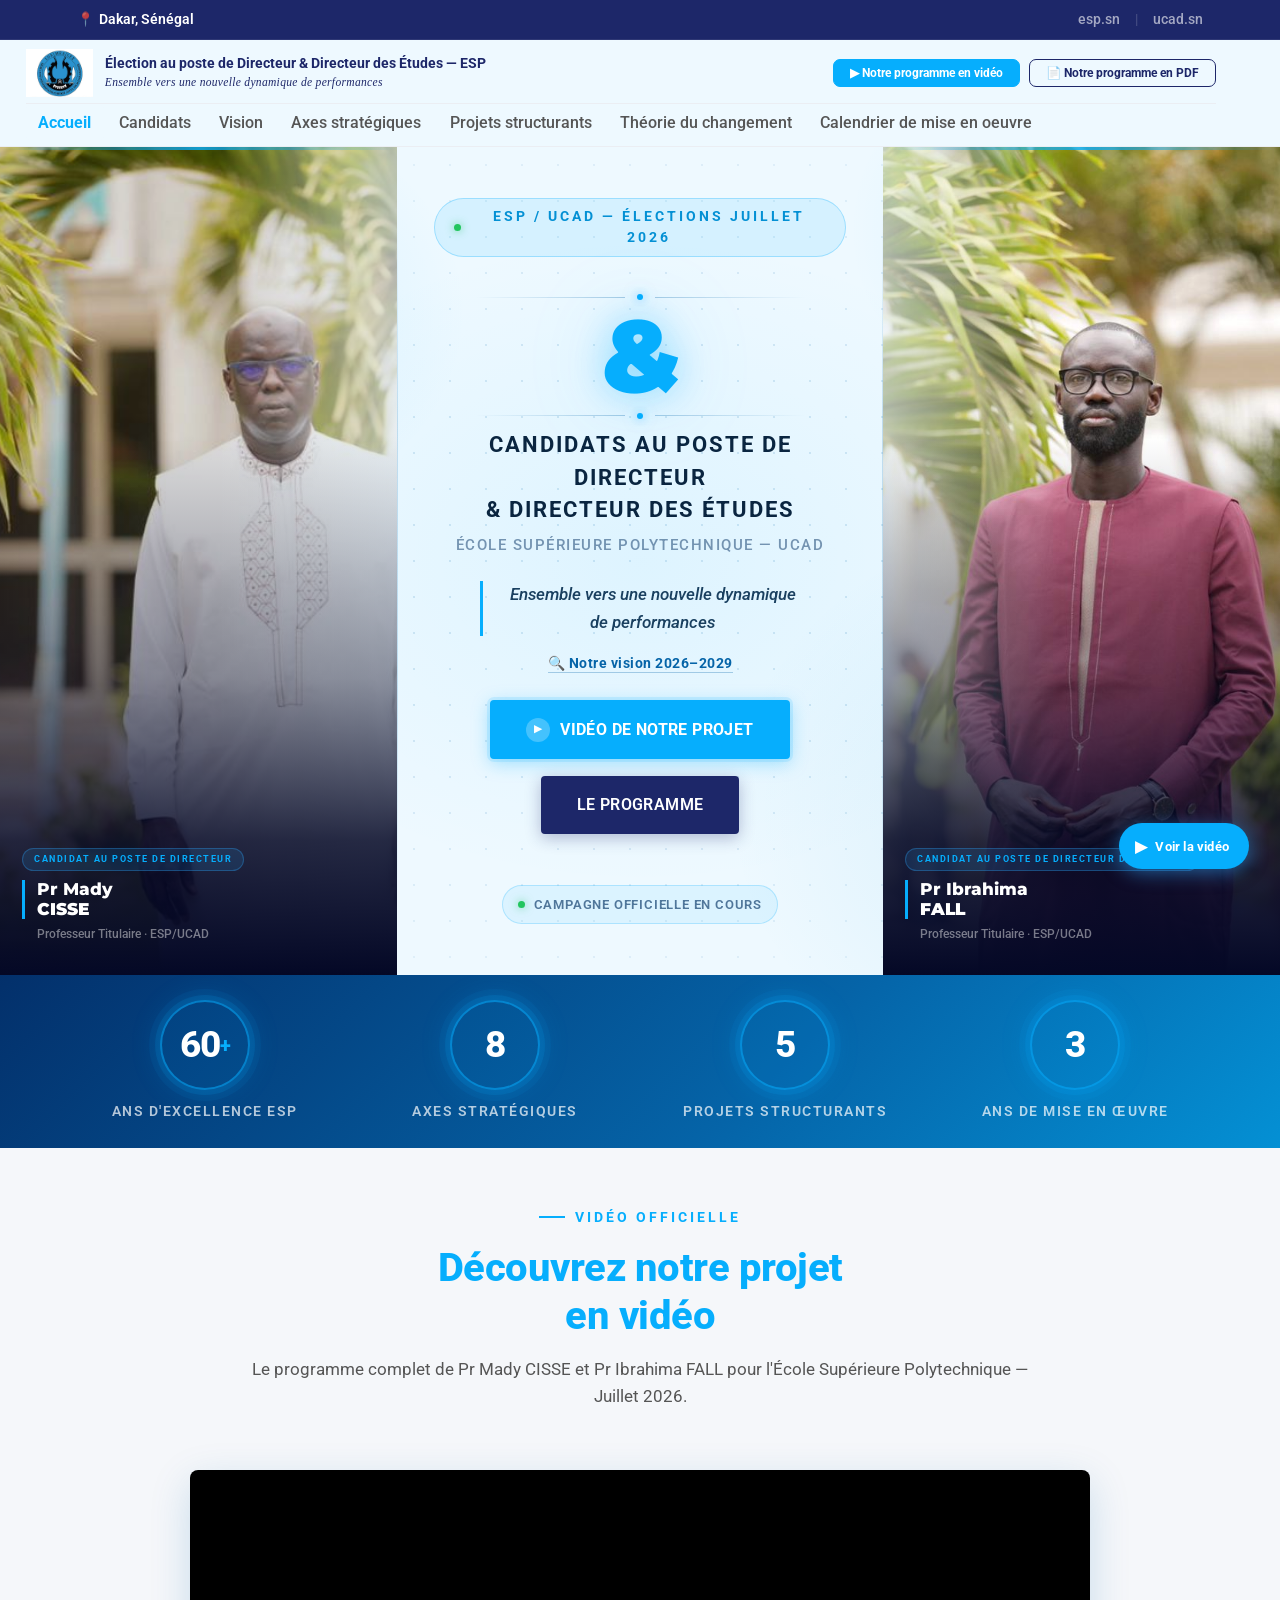
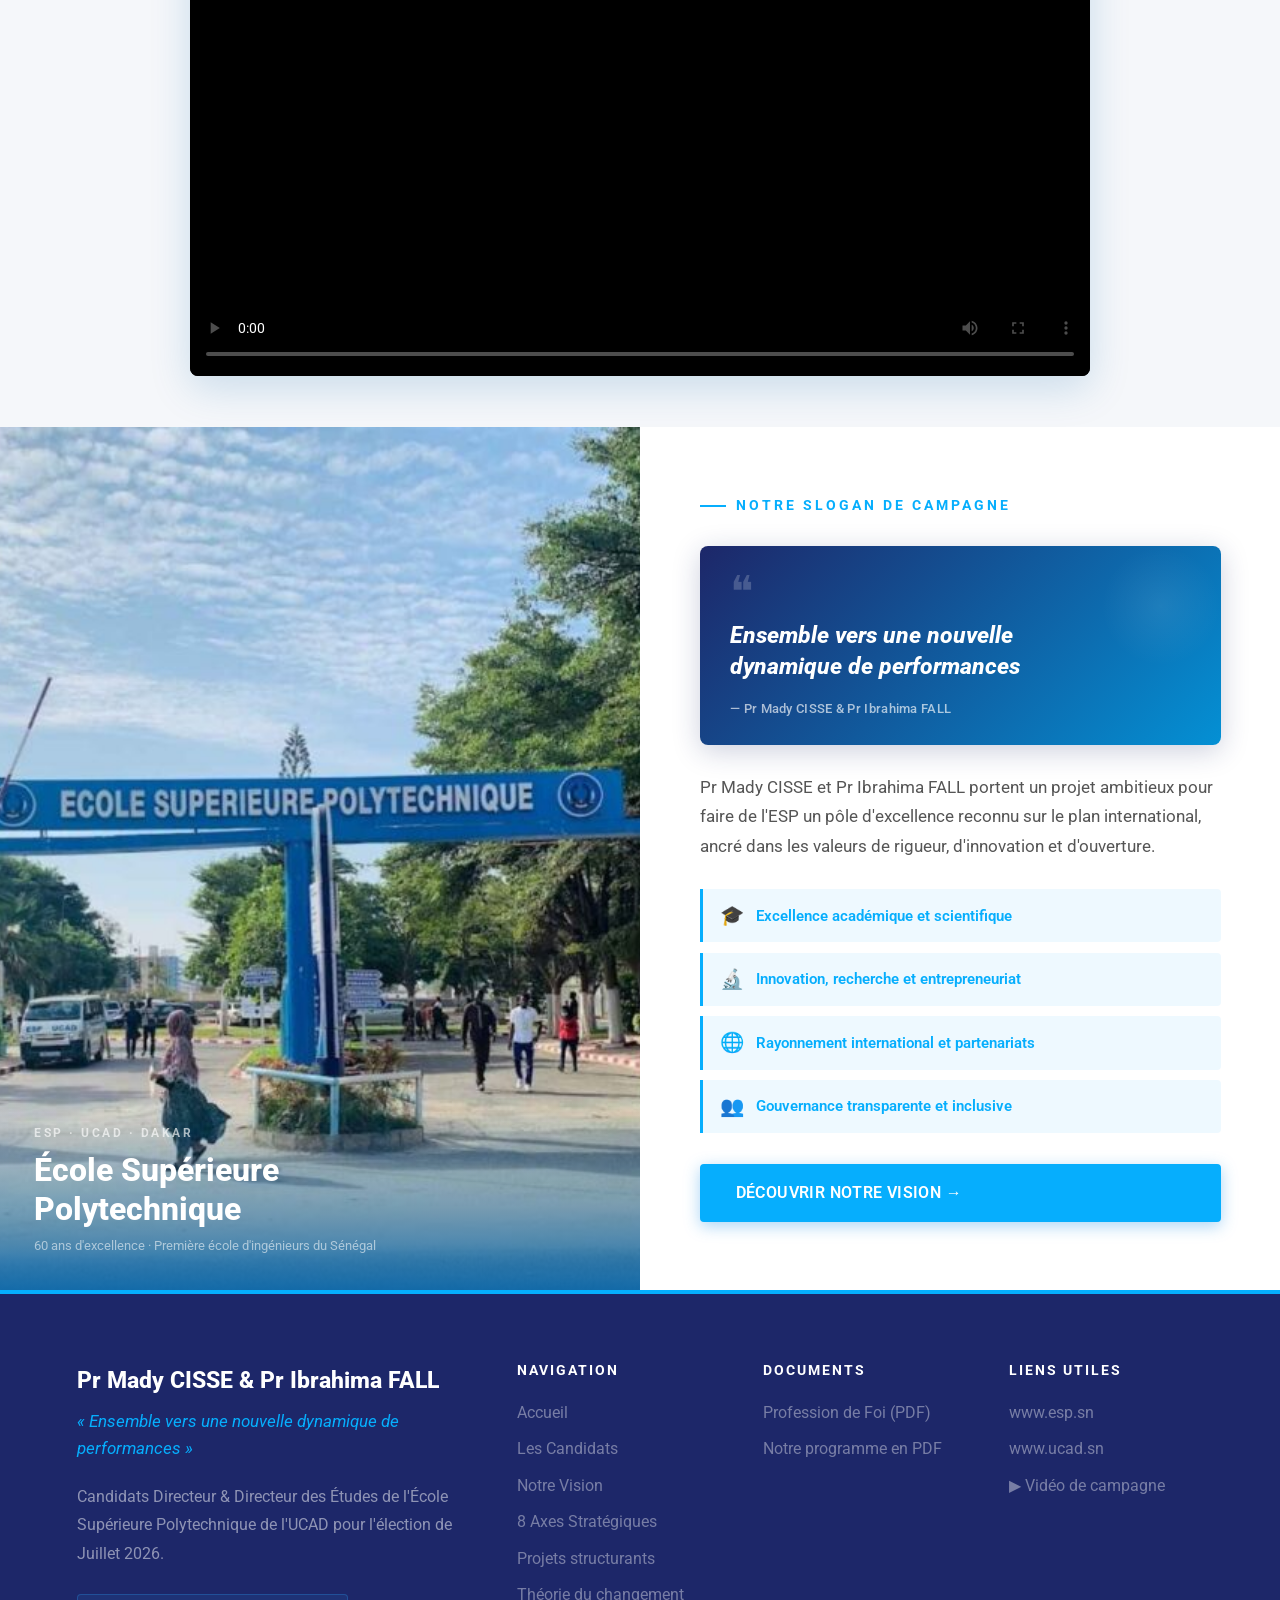
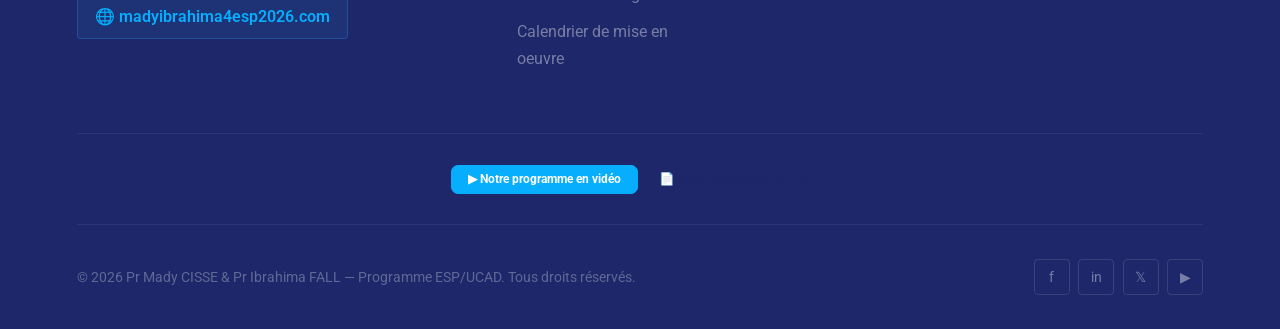
==== commit 131efde5: "Update index.html" ====
--- a/index.html
+++ b/index.html
@@ -41,24 +41,24 @@
   <div class="header-inner">
     <a href="index.html" class="brand" aria-label="Accueil">
       <div class="brand-logo">
-        <img src="logo1.png" alt="Logo ESP" onerror="this.style.display='none';this.parentNode.querySelector('.brand-logo-text').style.display='block'">
+        <img src="logo.jpg" alt="Logo ESP" onerror="this.style.display='none';this.parentNode.querySelector('.brand-logo-text').style.display='block'">
         <span class="brand-logo-text" style="display:none">ESP</span>
   </div>
       <div class="brand-text">
-        <span class="brand-name">Élections Directeur &amp; Directeur des Études — ESP</span>
+        <span class="brand-name">Élection au poste de Directeur &amp; Directeur des Études — ESP</span>
         <span class="brand-sub">Ensemble vers une nouvelle dynamique de performances</span>
   </div>
     </a>
     <div class="header-cta">
       <a href="#video" class="nav-btn nav-btn-video">&#9654; Notre programme en vidéo</a>
-      <a href="documents/programme-complet.pdf" class="nav-btn nav-btn-pdf" download="Programme-ESP-UCAD-2026.pdf" target="_blank" rel="noopener noreferrer">&#128196; Programme PDF</a>
+      <a href="documents/programme-complet.pdf" class="nav-btn nav-btn-pdf" download="Programme-ESP-UCAD-2026.pdf" target="_blank" rel="noopener noreferrer">&#128196; Notre programme en PDF</a>
   </div>
     <nav aria-label="Navigation principale">
       <ul class="main-nav">
         <li><a href="index.html" class="active">Accueil</a></li>
         <li><a href="candidats.html">Candidats</a></li>
         <li><a href="vision.html">Vision</a></li>
-        <li><a href="programme.html">Programme</a></li>
+        <li><a href="programme.html">Axes strat&eacute;giques</a></li>
         <li><a href="projets.html">Projets structurants</a></li>
         <li><a href="theorie-du-changement.html">Théorie du changement</a></li>
         <li><a href="calendrier.html">Calendrier de mise en oeuvre</a></li>
@@ -75,13 +75,13 @@
   <a href="index.html">Accueil</a>
   <a href="candidats.html">Les Candidats</a>
   <a href="vision.html">Vision</a>
-  <a href="programme.html">Programme</a>
+  <a href="programme.html">Axes strat&eacute;giques</a>
   <a href="projets.html">Projets structurants</a>
   <a href="theorie-du-changement.html">Théorie du changement</a>
   <a href="calendrier.html">Calendrier de mise en oeuvre</a>
   <div class="mob-nav-actions">
     <a href="#video" class="nav-btn nav-btn-video">&#9654; Notre programme en vidéo</a>
-    <a href="documents/programme-complet.pdf" class="nav-btn nav-btn-pdf" download="Programme-ESP-UCAD-2026.pdf" target="_blank" rel="noopener noreferrer">&#128196; Programme PDF</a>
+    <a href="documents/programme-complet.pdf" class="nav-btn nav-btn-pdf" download="Programme-ESP-UCAD-2026.pdf" target="_blank" rel="noopener noreferrer">&#128196; Notre programme en PDF</a>
   </div>
 </nav>
 
@@ -183,7 +183,7 @@
 
     <!-- Vision + Slogan -->
     <div class="esp-vis-content">
-      <div class="eyebrow">Notre Vision · 2026–2029</div>
+      <div class="eyebrow">Notre slogan de campagne</div>
 
       <!-- Slogan mis en valeur -->
       <div class="esp-vis-slogan">
@@ -213,7 +213,7 @@
   </div>
   </div>
 
-      <a href="vision.html" class="btn btn-primary">Découvrir la vision complète →</a>
+      <a href="vision.html" class="btn btn-primary">Découvrir notre vision →</a>
   </div>
   </div>
 </section>
@@ -242,10 +242,8 @@
     <div class="footer-col">
       <h4>Documents</h4>
       <ul>
-        <li><a href="documents/profession-de-foi.pdf" target="_blank" rel="noopener noreferrer">Profession de Foi (PDF)</a></li>
-        <li><a href="documents/programme-complet.pdf" download="Programme-ESP-UCAD-2026.pdf" target="_blank" rel="noopener noreferrer">Programme complet (PDF)</a></li>
-        <li><a href="documents/theorie-du-changement.pdf" target="_blank" rel="noopener noreferrer">Théorie du changement</a></li>
-        <li><a href="documents/presentation.pdf" target="_blank" rel="noopener noreferrer">Présentation détaillée</a></li>
+        <li><a href="profession-de-foi.pdf" target="_blank" rel="noopener noreferrer">Profession de Foi (PDF)</a></li>
+        <li><a href="programme-complet.pdf" download="Programme-ESP-UCAD-2026.pdf" target="_blank" rel="noopener noreferrer">Notre programme en PDF</a></li>
         </ul>
   </div>
     <div class="footer-col">
@@ -258,7 +256,8 @@
   </div>
   </div>
   <div class="footer-vid-cta">
-    <a href="#video" class="btn btn-play"><span class="play-ic">&#9654;</span> Voir la vidéo de campagne</a>
+    <a href="#video" class="nav-btn nav-btn-video">&#9654; Notre programme en vidéo</a>
+    <a href="documents/programme-complet.pdf" class="nav-btn nav-btn-pdf" download="Programme-ESP-UCAD-2026.pdf" target="_blank" rel="noopener noreferrer">&#128196; Notre programme en PDF</a>
   </div>
   <div class="footer-bot">
     <p class="footer-copy">© 2026 Pr Mady CISSE &amp; Pr Ibrahima FALL — Programme ESP/UCAD. Tous droits réservés.</p>
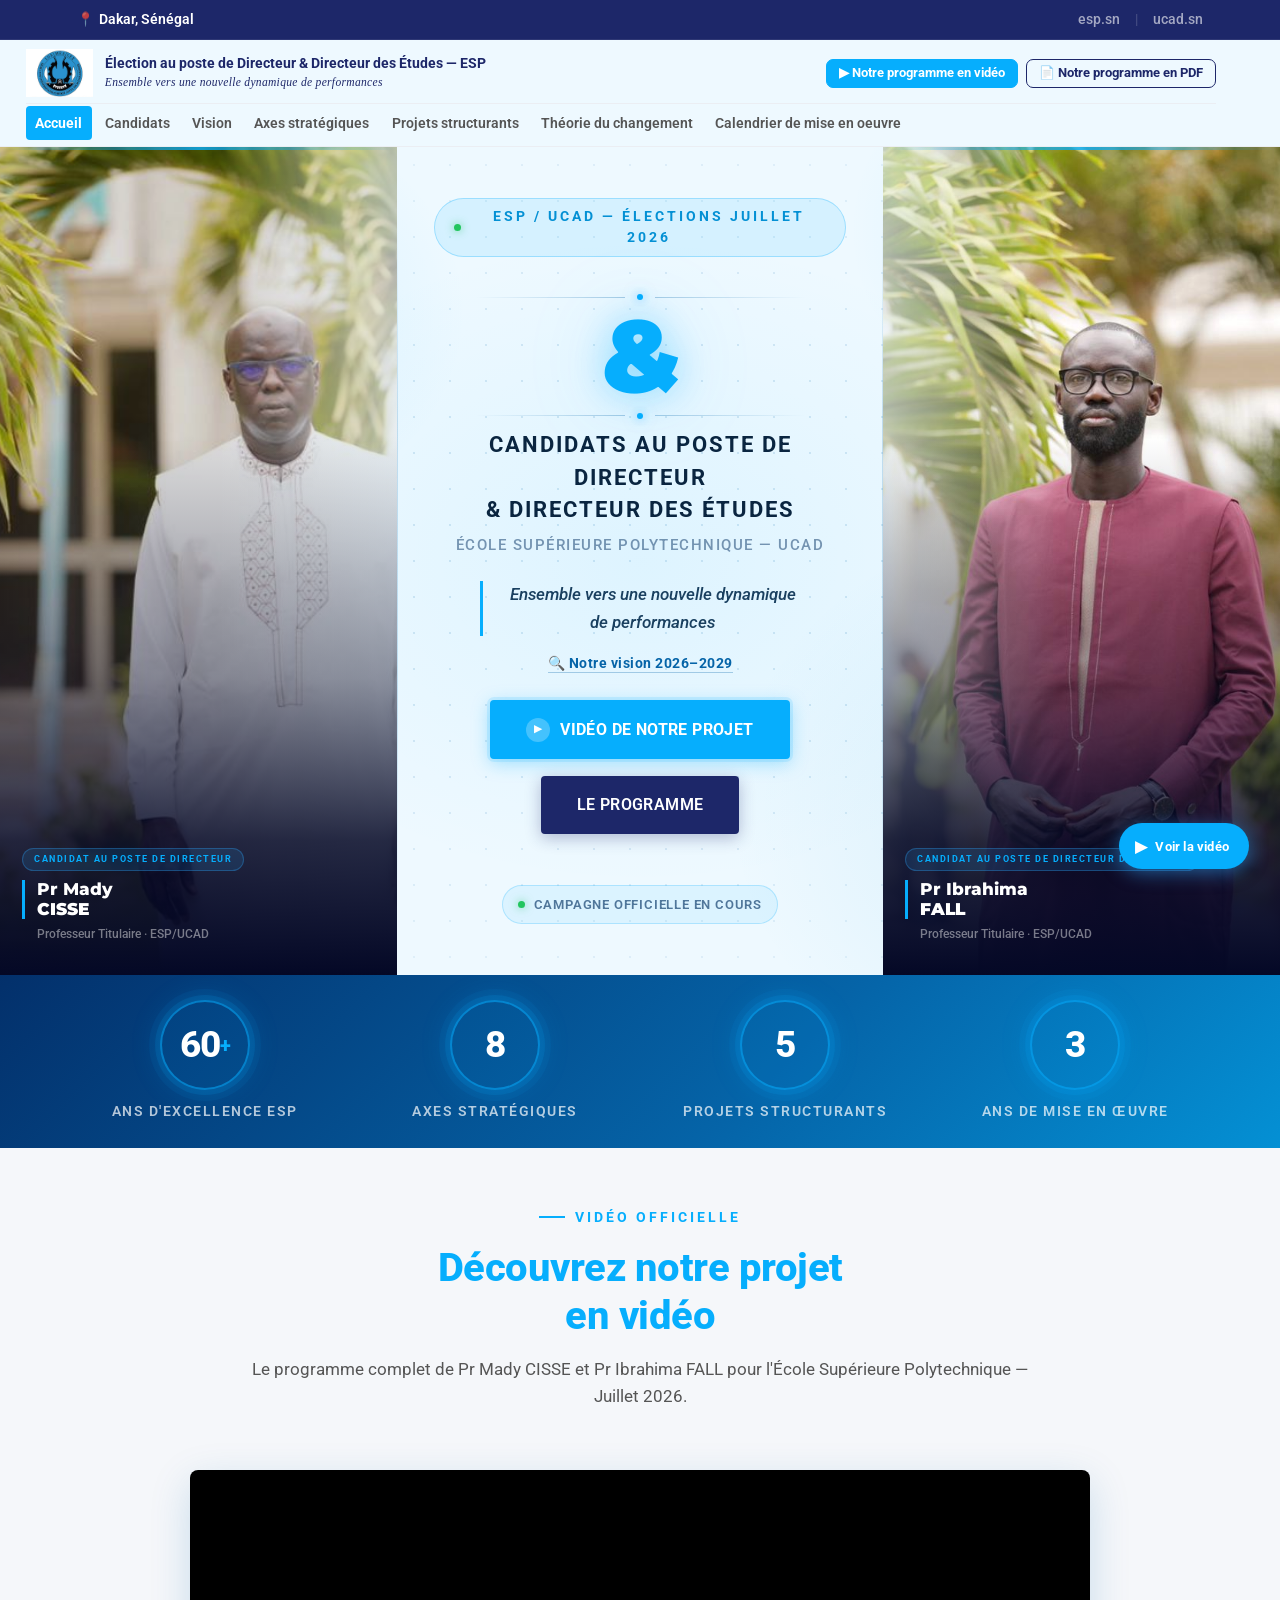
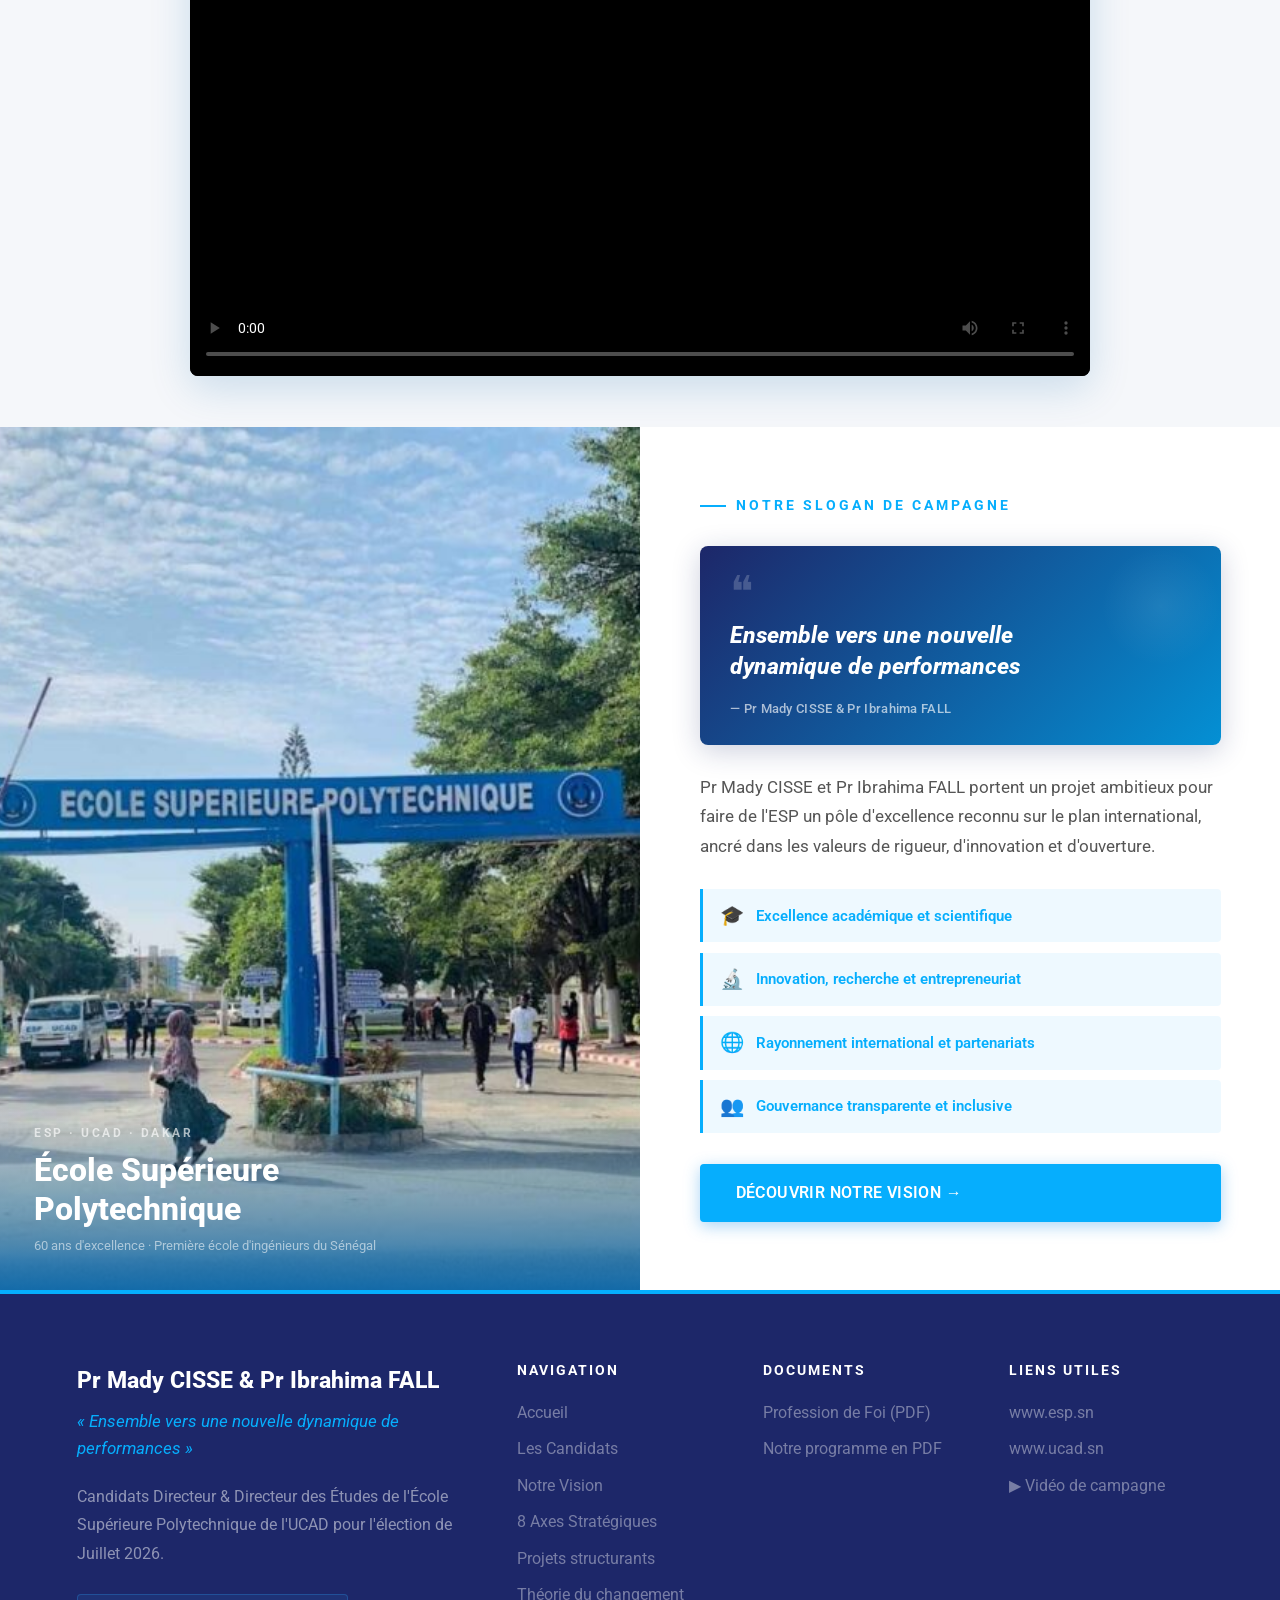
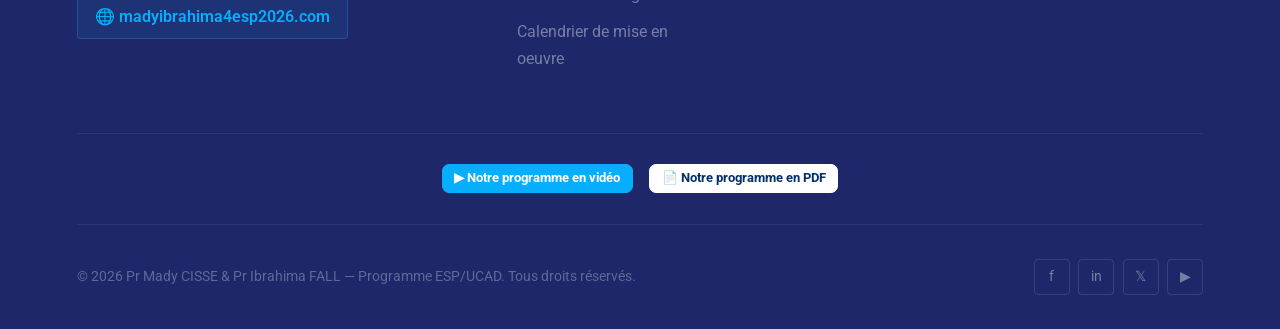
==== commit 9710e4ad: "Update print statement from 'Hello' to 'Goodbye'" ====
--- a/index.html
+++ b/index.html
@@ -51,7 +51,7 @@
     </a>
     <div class="header-cta">
       <a href="#video" class="nav-btn nav-btn-video">&#9654; Notre programme en vidéo</a>
-      <a href="documents/programme-complet.pdf" class="nav-btn nav-btn-pdf" download="Programme-ESP-UCAD-2026.pdf" target="_blank" rel="noopener noreferrer">&#128196; Notre programme en PDF</a>
+      <a href="programme-complet.pdf" class="nav-btn nav-btn-pdf" download="Programme-ESP-UCAD-2026.pdf" target="_blank" rel="noopener noreferrer">&#128196; Notre programme en PDF</a>
   </div>
     <nav aria-label="Navigation principale">
       <ul class="main-nav">
--- a/styles.css
+++ b/styles.css
@@ -121,21 +121,38 @@
 .brand-text { display:flex; flex-direction:column; min-width:0; overflow:hidden; }
 .brand-name { font-size: var(--text-sm); font-weight: 700; color: #1D2769; line-height: 1.3; white-space:nowrap; overflow:hidden; text-overflow:ellipsis; }
 .brand-sub { font-size: var(--text-xs); color: #1D2769; margin-top: 2px; font-family: Georgia, 'Times New Roman', serif; font-style: italic; letter-spacing: .3px; }
-.main-nav { display:flex; list-style:none; align-items:center; gap:0; flex-wrap:nowrap; }
+.main-nav { display:flex; list-style:none; align-items:center; gap:.1rem; flex-wrap:nowrap; }
 .main-nav a {
   color: var(--text-mid);
-  font-size: clamp(.62rem, .7vw, .76rem);
-  font-weight: 500;
-  padding: .45rem .45rem;
+  font-size: clamp(.82rem, .9vw, .95rem);
+  font-weight: 600;
+  padding: .55rem .75rem;
   border-radius: var(--r);
-  transition: all .15s;
+  transition: color .15s, background .15s;
   white-space: nowrap;
-}
-.main-nav a:hover { color:var(--esp-navy); background:var(--esp-blue-bg); }
-.main-nav a.active { color:var(--esp-navy); background:var(--esp-blue-bg); font-weight:700; }
+  position: relative;
+}
+.main-nav a::after {
+  content: '';
+  position: absolute;
+  bottom: 2px; left: .75rem; right: .75rem;
+  height: 2px;
+  background: var(--esp-blue);
+  border-radius: 1px;
+  transform: scaleX(0);
+  transition: transform .2s ease;
+}
+.main-nav a:hover { color: var(--esp-navy); background: var(--esp-blue-bg); }
+.main-nav a:hover::after { transform: scaleX(1); }
+.main-nav a.active {
+  color: #fff;
+  background: var(--esp-navy);
+  font-weight: 700;
+}
+.main-nav a.active::after { display: none; }
 .main-nav a.cta {
   background: var(--esp-navy); color: var(--white);
-  padding: .5rem 1rem; font-weight: 600; margin-left: .3rem;
+  padding: .55rem 1.1rem; font-weight: 700; margin-left: .4rem;
 }
 .main-nav a.cta:hover { background: var(--esp-navy-dark); }
 .main-nav a.cta.active { background: var(--esp-navy-dark); }
@@ -167,6 +184,14 @@
   background: #1D2769; color: #fff !important;
   transform: translateY(-1px);
   box-shadow: 0 4px 14px rgba(29,39,105,.25);
+}
+/* PDF button in dark footer — white bg for visibility */
+.footer-vid-cta .nav-btn-pdf {
+  background: #fff; color: #03306b !important; border-color: #fff;
+}
+.footer-vid-cta .nav-btn-pdf:hover {
+  background: #eef4fd; border-color: #eef4fd; color: #03306b !important;
+  box-shadow: 0 4px 14px rgba(0,0,0,.18);
 }
 @keyframes nav-vid-ring {
   0%   { box-shadow: 0 0 0 0 rgba(6,174,253,.65); }
@@ -1272,54 +1297,74 @@
    EXEMPLES DE MISE EN ŒUVRE
 ════════════════════════════════════ */
 
-/* ── Bouton accordéon ── */
+/* ── Bouton "Exemples de mise en œuvre" ── */
 .ps-ex-toggle {
-  width:100%; display:flex; align-items:center; justify-content:center; gap:.75rem;
-  padding:1rem 2rem;
-  background: linear-gradient(135deg, var(--esp-blue) 0%, #0490d4 100%);
-  border: none; border-top: 3px solid rgba(255,255,255,.15);
-  cursor:pointer; font-size:.78rem; font-weight:800;
-  color:#fff; text-transform:uppercase; letter-spacing:.12em;
-  flex-shrink:0; position:relative; overflow:hidden;
-  box-shadow: 0 4px 18px rgba(40,151,232,.45);
-  transition: box-shadow .25s, transform .2s, background .25s;
-  animation: toggle-pulse 2.8s ease-in-out infinite;
-}
-@keyframes toggle-pulse {
-  0%,100% { box-shadow: 0 4px 18px rgba(40,151,232,.45); }
-  50%      { box-shadow: 0 4px 28px rgba(40,151,232,.85), 0 0 0 4px rgba(40,151,232,.18); }
-}
-.ps-ex-toggle::before {
-  content:'';
-  position:absolute; inset:0;
-  background: linear-gradient(90deg, transparent 0%, rgba(255,255,255,.12) 50%, transparent 100%);
-  transform: translateX(-100%);
-  transition: transform .5s ease;
-}
-.ps-ex-toggle:hover::before { transform: translateX(100%); }
-.ps-ex-toggle:hover {
-  background: linear-gradient(135deg, #0490d4 0%, #0380bb 100%);
-  box-shadow: 0 6px 28px rgba(40,151,232,.65);
-  transform: translateY(-1px);
-  animation: none;
-}
-.ps-ex-toggle:active { transform: translateY(0); }
+  width: 100%;
+  display: flex;
+  align-items: center;
+  gap: 1rem;
+  padding: 1.2rem 1.75rem;
+  background: linear-gradient(135deg, var(--esp-blue) 0%, var(--esp-blue-dark) 100%);
+  border: none;
+  cursor: pointer;
+  text-align: left;
+  flex-shrink: 0;
+  transition: background .2s ease, opacity .2s ease;
+}
+.ps-ex-toggle:hover { opacity: .88; }
 .ps-ex-toggle[aria-expanded="true"] {
-  background: linear-gradient(135deg, #0380bb 0%, #0268a0 100%);
-  animation: none;
-  box-shadow: 0 2px 10px rgba(40,151,232,.3);
-}
-.ps-ex-toggle[aria-expanded="true"] .ps-ex-arr { transform:rotate(180deg); }
-.ps-ex-arr {
-  width:28px; height:28px; border-radius:50%;
-  background:rgba(255,255,255,.2); color:#fff;
-  display:flex; align-items:center; justify-content:center;
-  font-size:.75rem; line-height:1;
-  transition:transform .35s cubic-bezier(.4,0,.2,1), background .2s;
-  flex-shrink:0; border: 1px solid rgba(255,255,255,.4);
-}
-.ps-ex-toggle:hover .ps-ex-arr { background:rgba(255,255,255,.3); }
-.ps-ex-toggle[aria-expanded="true"] .ps-ex-arr { background:rgba(255,255,255,.25); }
+  background: linear-gradient(135deg, var(--esp-blue-dark) 0%, #0268a0 100%);
+  opacity: 1;
+}
+
+.ps-ex-tog-icon { font-size: 1.4rem; flex-shrink: 0; line-height: 1; }
+
+.ps-ex-tog-text {
+  flex: 1;
+  display: flex;
+  flex-direction: column;
+  gap: .15rem;
+}
+.ps-ex-tog-title {
+  font-size: .88rem;
+  font-weight: 800;
+  color: #fff;
+  letter-spacing: .04em;
+  text-transform: uppercase;
+}
+.ps-ex-tog-sub {
+  font-size: .74rem;
+  color: rgba(255,255,255,.78);
+  font-weight: 400;
+}
+
+/* Pilule "Voir le contenu ↓" */
+.ps-ex-tog-pill {
+  display: inline-flex;
+  align-items: center;
+  gap: 6px;
+  background: rgba(255,255,255,.2);
+  color: #fff;
+  font-size: .72rem;
+  font-weight: 700;
+  padding: .4rem 1.1rem;
+  border-radius: 100px;
+  border: 1px solid rgba(255,255,255,.35);
+  text-transform: uppercase;
+  letter-spacing: .08em;
+  flex-shrink: 0;
+  white-space: nowrap;
+  transition: background .2s ease;
+}
+.ps-ex-toggle:hover .ps-ex-tog-pill { background: rgba(255,255,255,.3); }
+.ps-ex-toggle[aria-expanded="true"] .ps-ex-tog-pill { background: rgba(255,255,255,.12); }
+
+.ps-ex-tog-chev {
+  display: inline-block;
+  font-size: .72rem;
+  transition: transform .3s ease;
+}
+.ps-ex-toggle[aria-expanded="true"] .ps-ex-tog-chev { transform: rotate(180deg); }
 
 /* ── Corps accordéon ── */
 .ps-ex-body { background:#0d1535; border-top:1px solid rgba(40,151,232,.2); }
@@ -1512,16 +1557,17 @@
 .gantt thead tr:first-child th { background:var(--esp-navy); color:var(--white); padding:.7rem .9rem; font-weight:700; font-size:var(--text-xs); text-align:left; }
 .gantt thead tr:first-child th.yr { background:var(--esp-blue); text-align:center; font-size:var(--text-xs); border-left:1px solid rgba(255,255,255,.15); }
 .gantt thead tr:nth-child(2) th { background:var(--esp-navy-mid); color:rgba(255,255,255,.85); padding:.4rem; font-weight:600; font-size:11px; text-align:center; border-left:1px solid rgba(255,255,255,.1); }
-.gantt td { padding:.55rem .9rem; border-bottom:1px solid var(--gray-200); font-size:var(--text-xs); vertical-align:middle; }
+.gantt td { position:relative; padding:.55rem .9rem; border-bottom:1px solid var(--gray-200); font-size:var(--text-xs); vertical-align:middle; }
 .gantt td.lbl { color:var(--text-mid); }
-.gantt td.ps-row { background:var(--esp-blue-bg); color:var(--esp-navy); font-weight:700; font-size:var(--text-xs); padding:.7rem .9rem; border-left:3px solid var(--esp-navy); }
+.gantt td.ps-row { background:#1b3a6b; color:#fff; font-weight:700; font-size:var(--text-xs); padding:.7rem .9rem; letter-spacing:.01em; }
 .gantt tr:hover td:not(.ps-row) { background:var(--esp-blue-bg); }
-.gantt .gbar { height:12px; border-radius:2px; }
+.gantt .gbar { position:absolute; top:5px; bottom:5px; left:5px; width:calc(100% - 10px); height:auto; border-radius:3px; }
 .gantt .c1 { background:var(--esp-navy); }
 .gantt .c2 { background:var(--esp-blue); }
 .gantt .c3 { background:var(--esp-navy-dark); }
 .gantt .c4 { background:var(--esp-navy-mid); }
 .gantt .c5 { background:var(--esp-blue-dark); }
+
 
 /* ════════════════════════════════════
    AGENDA
@@ -1624,13 +1670,11 @@
   padding: 1.8rem 0;
   text-align: center;
   border-bottom: 1px solid rgba(255,255,255,.07);
-}
-.footer-vid-cta .btn-play {
-  font-size: var(--text-base);
-  padding: .75rem 2.2rem;
-  display: inline-flex;
+  display: flex;
+  justify-content: center;
   align-items: center;
-  gap: .55rem;
+  gap: .9rem;
+  flex-wrap: wrap;
 }
 
 .footer-bot { max-width:1280px; margin:2rem auto 0; display:flex; justify-content:space-between; align-items:center; flex-wrap:wrap; gap:1rem; }
@@ -2039,8 +2083,8 @@
   /* Burger caché sur desktop */
   .burger { display: none !important; }
   .main-nav { width: 100%; gap: .15rem; flex-wrap: wrap; }
-  .main-nav a { font-size: var(--text-sm); font-weight: 500; padding: .45rem .75rem; white-space: nowrap; }
-  .main-nav a.cta { padding: .45rem 1.1rem; }
+  .main-nav a { font-size: 1rem; font-weight: 600; padding: .6rem .85rem; white-space: nowrap; }
+  .main-nav a.cta { padding: .6rem 1.2rem; }
 }
 
 @media(max-width:950px) {
@@ -2174,7 +2218,7 @@
   .gantt td.lbl { min-width:130px; max-width:130px; white-space:normal; line-height:1.35; position:sticky; left:0; z-index:2; background:var(--white); box-shadow:3px 0 8px rgba(0,0,0,.07); }
   .gantt tr:hover td.lbl { background:var(--esp-blue-bg); }
   .gantt td.ps-row { position:sticky; left:0; z-index:2; box-shadow:3px 0 8px rgba(0,0,0,.05); }
-  .gantt .gbar  { height:10px; }
+  .gantt .gbar  { top:4px; bottom:4px; left:4px; width:calc(100% - 8px); }
   .page-banner  { padding:0 6% .9rem; }
   .page-banner-title { font-size:1.4rem; }
 }
@@ -2193,7 +2237,7 @@
 
 /* ── Brand text truncation sur petits écrans ── */
 @media(max-width:600px) {
-  .brand-name  { font-size:.72rem; max-width:220px; white-space:nowrap; overflow:hidden; text-overflow:ellipsis; }
+  .brand-name  { font-size:.72rem; max-width:100%; white-space:normal; overflow:visible; text-overflow:unset; line-height:1.35; }
   .brand-logo  { height:38px; }
   .brand-logo img { height:38px; }
   .header-inner{ padding:.65rem 4%; }
@@ -2263,7 +2307,7 @@
 @media(max-width:360px) {
   html { font-size:14px; }
   .header-inner { padding:.6rem 3%; }
-  .brand-name   { max-width:160px; }
+  .brand-name   { max-width:100%; white-space:normal; }
   .section      { padding:1.8rem 3%; }
   .hero-btns    { gap:.5rem; }
   .cand-card    { grid-template-rows:3px 240px 1fr; }
@@ -2345,7 +2389,9 @@
   .ps-blk-tag { font-size: .62rem; letter-spacing: .3px; }
   .ps-blk-acts li { font-size: .82rem; line-height: 1.55; }
   .ps-blk-badge { font-size: .62rem; padding: .22rem .55rem; }
-  .ps-ex-toggle { font-size: .78rem; padding: .75rem 1rem; }
+  .ps-ex-toggle { padding: 1rem 1.1rem; gap: .75rem; }
+  .ps-ex-tog-title { font-size: .78rem; }
+  .ps-ex-tog-sub { display: none; }
   .ps-ex-card-hd { font-size: .79rem; }
   .ps-ex-ul li { font-size: .74rem; }
   .ps-ex-lbl { font-size: .62rem; }
@@ -2370,8 +2416,8 @@
   .stat-label { font-size: .7rem; line-height: 1.4; }
 
   /* Footer */
-  .footer-vid-cta .btn { width: 100%; justify-content: center; }
-  .footer-vid-cta { padding: 1.2rem 4%; }
+  .footer-vid-cta { padding: 1.2rem 4%; flex-direction: column; gap: .6rem; }
+  .footer-vid-cta .nav-btn { width: 100%; justify-content: center; text-align: center; }
 
   /* Gantt */
   .gantt { min-width: 520px; font-size: 10.5px; }
@@ -2478,3 +2524,43 @@
 @media (max-width: 480px) {
   #doc-toast { white-space: normal; border-radius: 14px; bottom: 5rem; font-size: .78rem; }
 }
+
+/* ════════════════════════════════════
+   RESPONSIVE — FINITIONS GLOBALES
+════════════════════════════════════ */
+
+/* ── Desktop 1000–1300px : 7 items nav trop larges, compactage ── */
+@media(min-width:1000px) and (max-width:1300px) {
+  .main-nav a  { font-size:.82rem; padding:.55rem .58rem; white-space:nowrap; }
+  .nav-btn     { font-size:.75rem; padding:.42rem .7rem; }
+  .vision-grid { gap:2.5rem; }
+}
+
+/* ── Desktop 1000–1150px : masquer le slogan marque pour libérer espace ── */
+@media(min-width:1000px) and (max-width:1150px) {
+  .brand-sub  { display:none; }
+  .brand-name { font-size:.72rem; }
+  .header-inner { padding:.55rem 1.8% .55rem 1%; }
+}
+
+/* ── Tablette portrait 600–768px : ajustements intermédiaires ── */
+@media(min-width:600px) and (max-width:768px) {
+  .ps-blk-content   { padding:1.5rem 1.8rem; }
+  .cand-body         { padding:1.5rem; }
+  .section-title     { font-size:var(--text-3xl); }
+}
+
+/* ── Mobile 480px : hauteur image projets réduite ── */
+@media(max-width:480px) {
+  .ps-blk { grid-template-rows:220px 1fr auto auto !important; }
+  .ps-blk-img-label { font-size:.88rem; bottom:1rem; left:1rem; right:1rem; }
+}
+
+/* ── Mobile 360px : image encore plus réduite + pilule compacte ── */
+@media(max-width:360px) {
+  .ps-blk         { grid-template-rows:175px 1fr auto auto !important; }
+  .ps-ex-tog-pill { font-size:.62rem; padding:.3rem .7rem; }
+  .ps-ex-tog-title { font-size:.72rem; }
+  .section-title  { font-size:var(--text-2xl); }
+  .prog-h3        { font-size:var(--text-lg); }
+}
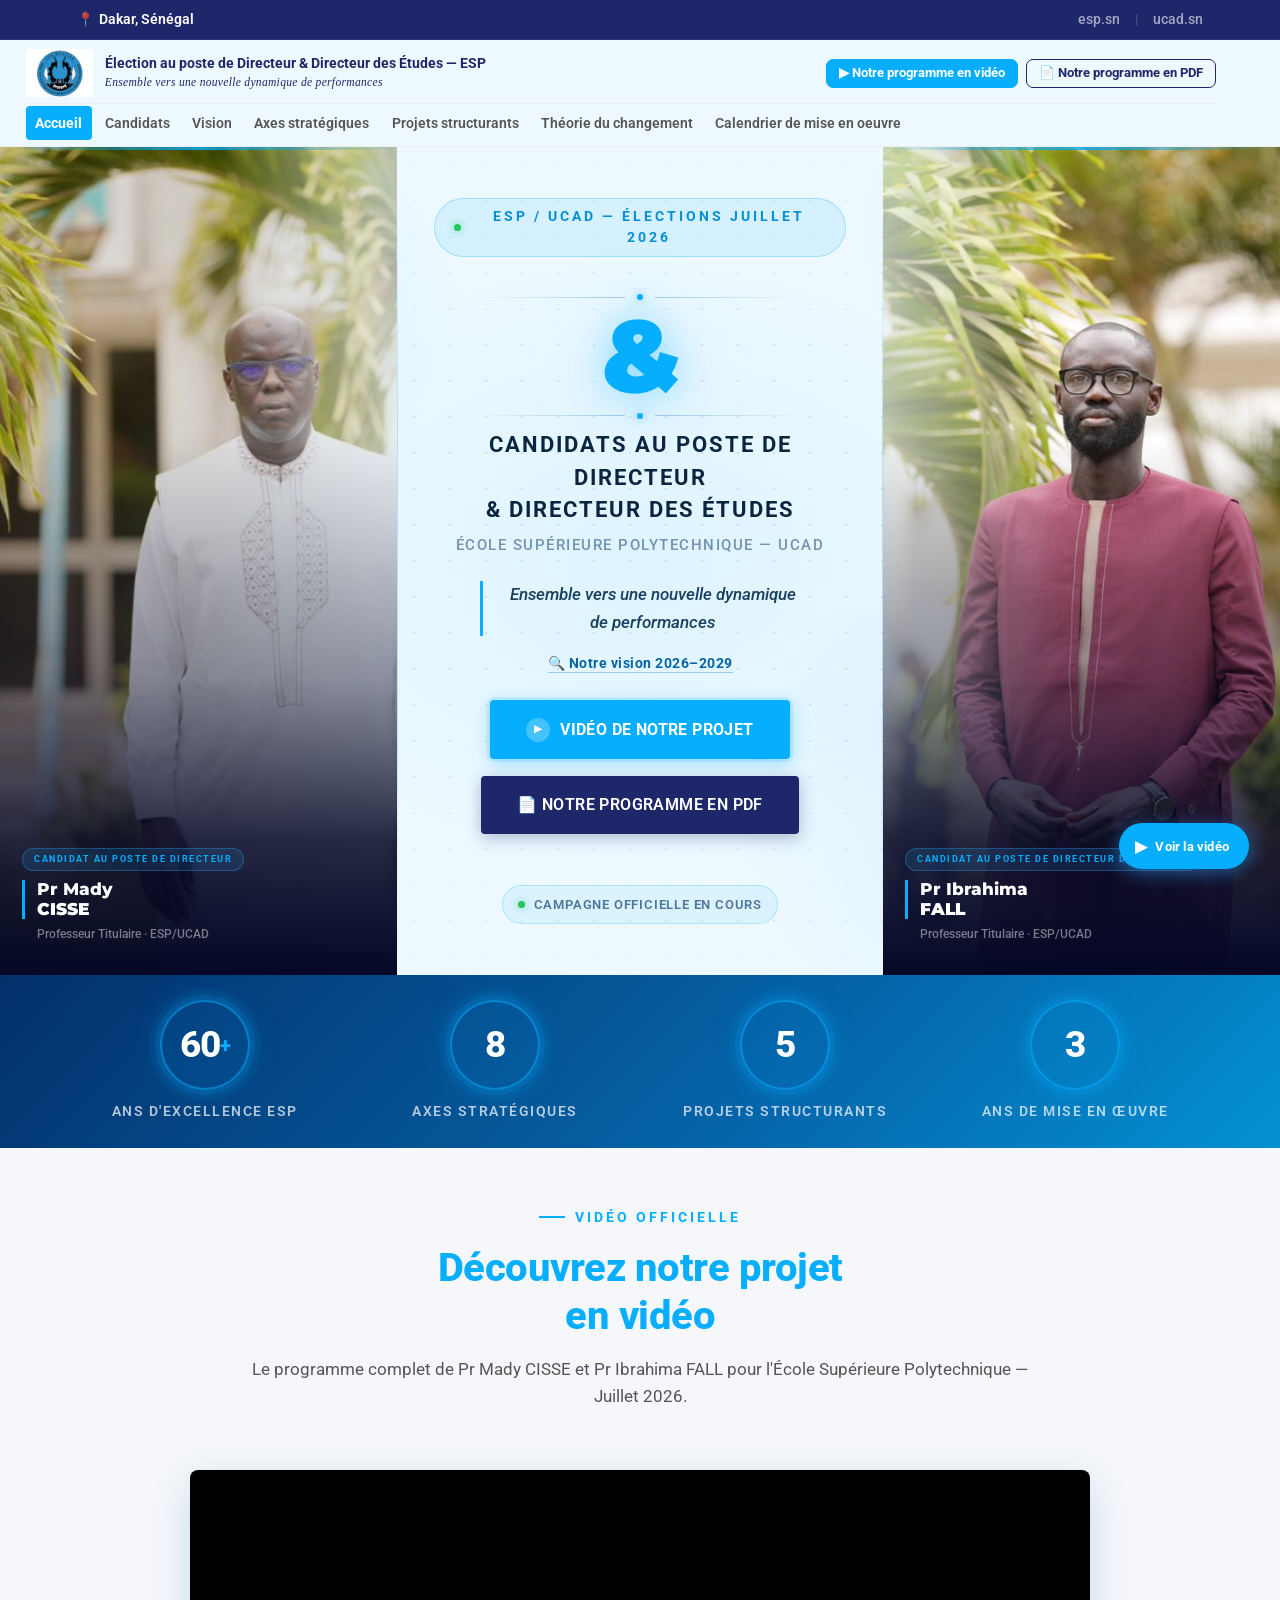
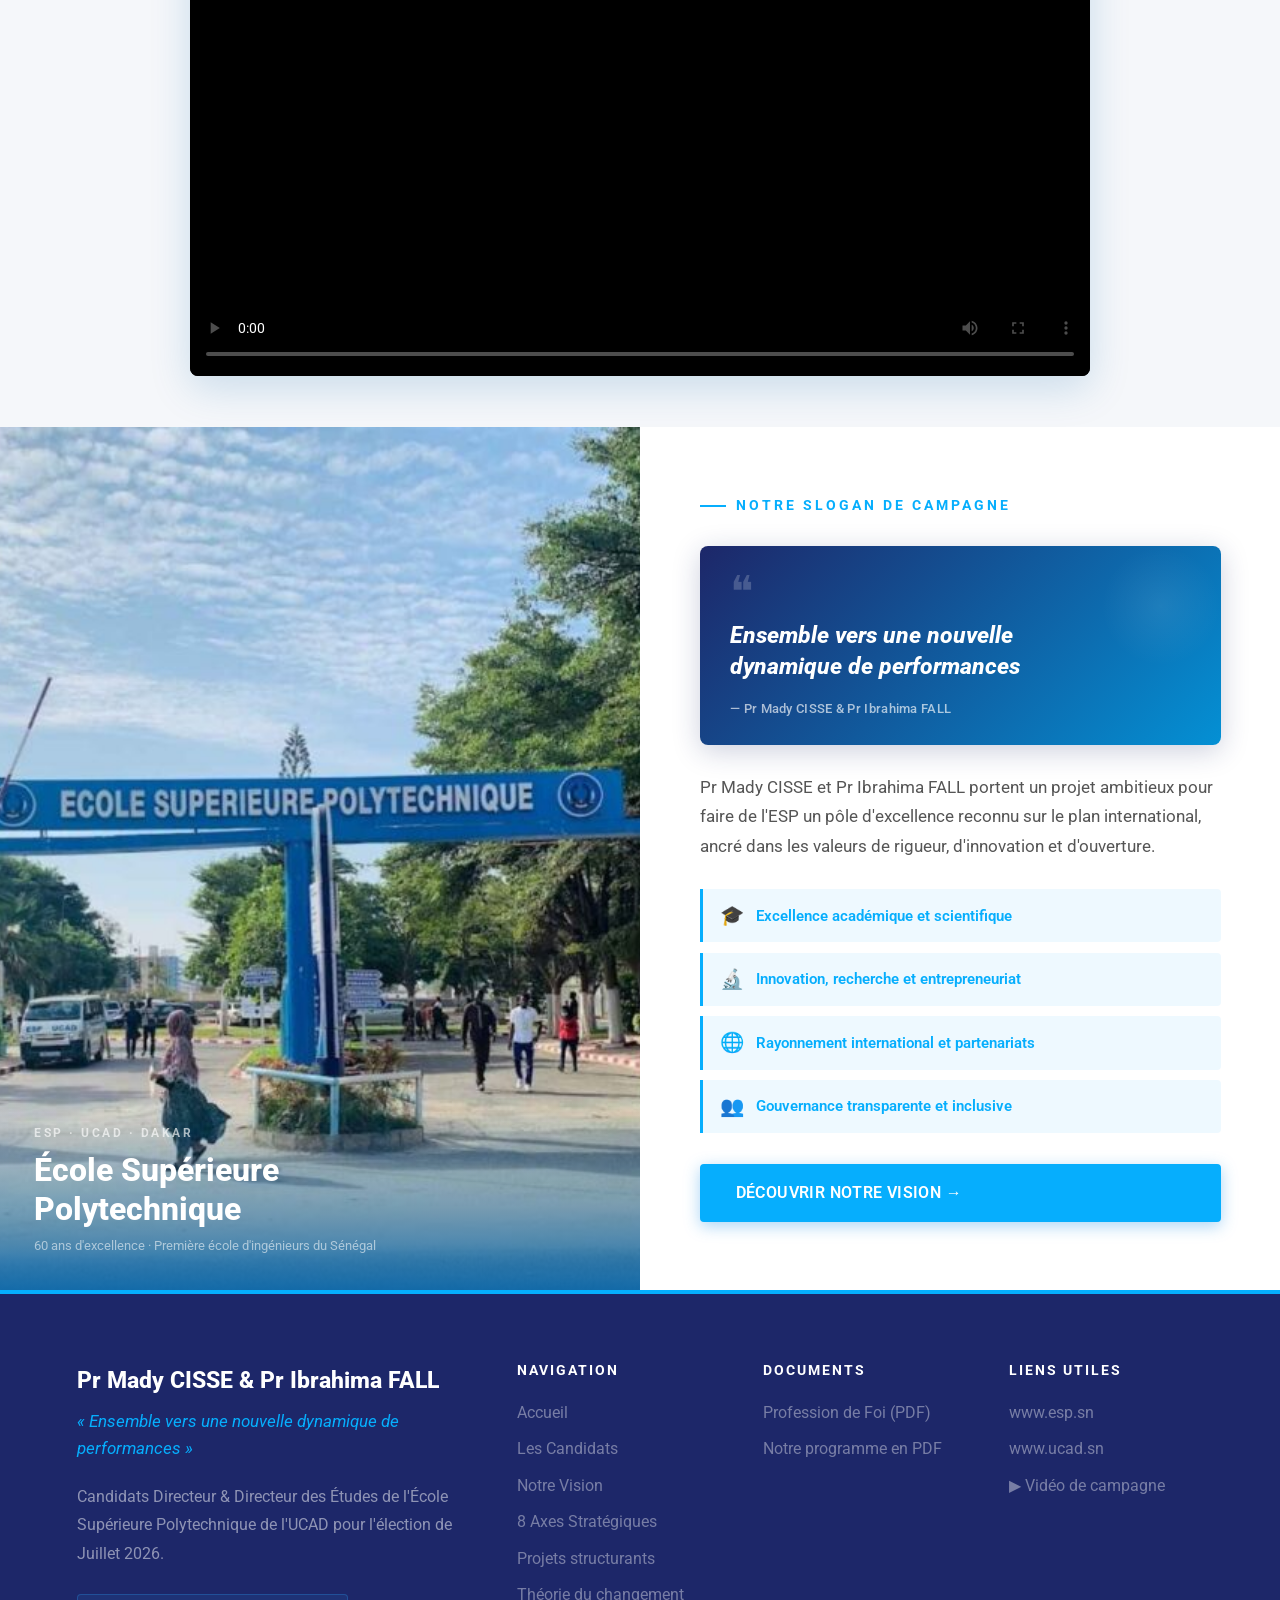
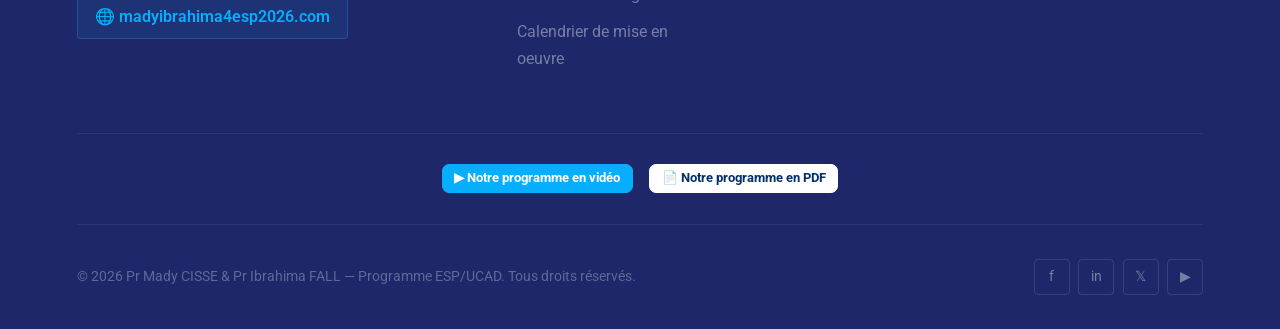
==== commit e1adcd3a: "Update index.html" ====
--- a/index.html
+++ b/index.html
@@ -81,7 +81,7 @@
   <a href="calendrier.html">Calendrier de mise en oeuvre</a>
   <div class="mob-nav-actions">
     <a href="#video" class="nav-btn nav-btn-video">&#9654; Notre programme en vidéo</a>
-    <a href="documents/programme-complet.pdf" class="nav-btn nav-btn-pdf" download="Programme-ESP-UCAD-2026.pdf" target="_blank" rel="noopener noreferrer">&#128196; Notre programme en PDF</a>
+    <a href="programme-complet.pdf" class="nav-btn nav-btn-pdf" download="Programme-ESP-UCAD-2026.pdf" target="_blank" rel="noopener noreferrer">&#128196; Notre programme en PDF</a>
   </div>
 </nav>
 
@@ -115,7 +115,7 @@
       <p class="h3-vision-tag"><a href="vision.html">&#128269; Notre vision 2026–2029</a></p>
       <div class="hero-btns" style="justify-content:center;">
         <a href="#video" class="btn btn-play"><span class="play-ic">&#9654;</span> Vidéo de notre projet</a>
-        <a href="programme.html" class="btn btn-outline">Le programme</a>
+        <a href="programme-complet.pdf" class="btn btn-outline" download="Programme-ESP-UCAD-2026.pdf">&#128196; Notre programme en PDF</a>
   </div>
       <div class="h3-live">
         <span class="live-dot"></span>
@@ -257,7 +257,7 @@
   </div>
   <div class="footer-vid-cta">
     <a href="#video" class="nav-btn nav-btn-video">&#9654; Notre programme en vidéo</a>
-    <a href="documents/programme-complet.pdf" class="nav-btn nav-btn-pdf" download="Programme-ESP-UCAD-2026.pdf" target="_blank" rel="noopener noreferrer">&#128196; Notre programme en PDF</a>
+    <a href="programme-complet.pdf" class="nav-btn nav-btn-pdf" download="Programme-ESP-UCAD-2026.pdf" target="_blank" rel="noopener noreferrer">&#128196; Notre programme en PDF</a>
   </div>
   <div class="footer-bot">
     <p class="footer-copy">© 2026 Pr Mady CISSE &amp; Pr Ibrahima FALL — Programme ESP/UCAD. Tous droits réservés.</p>
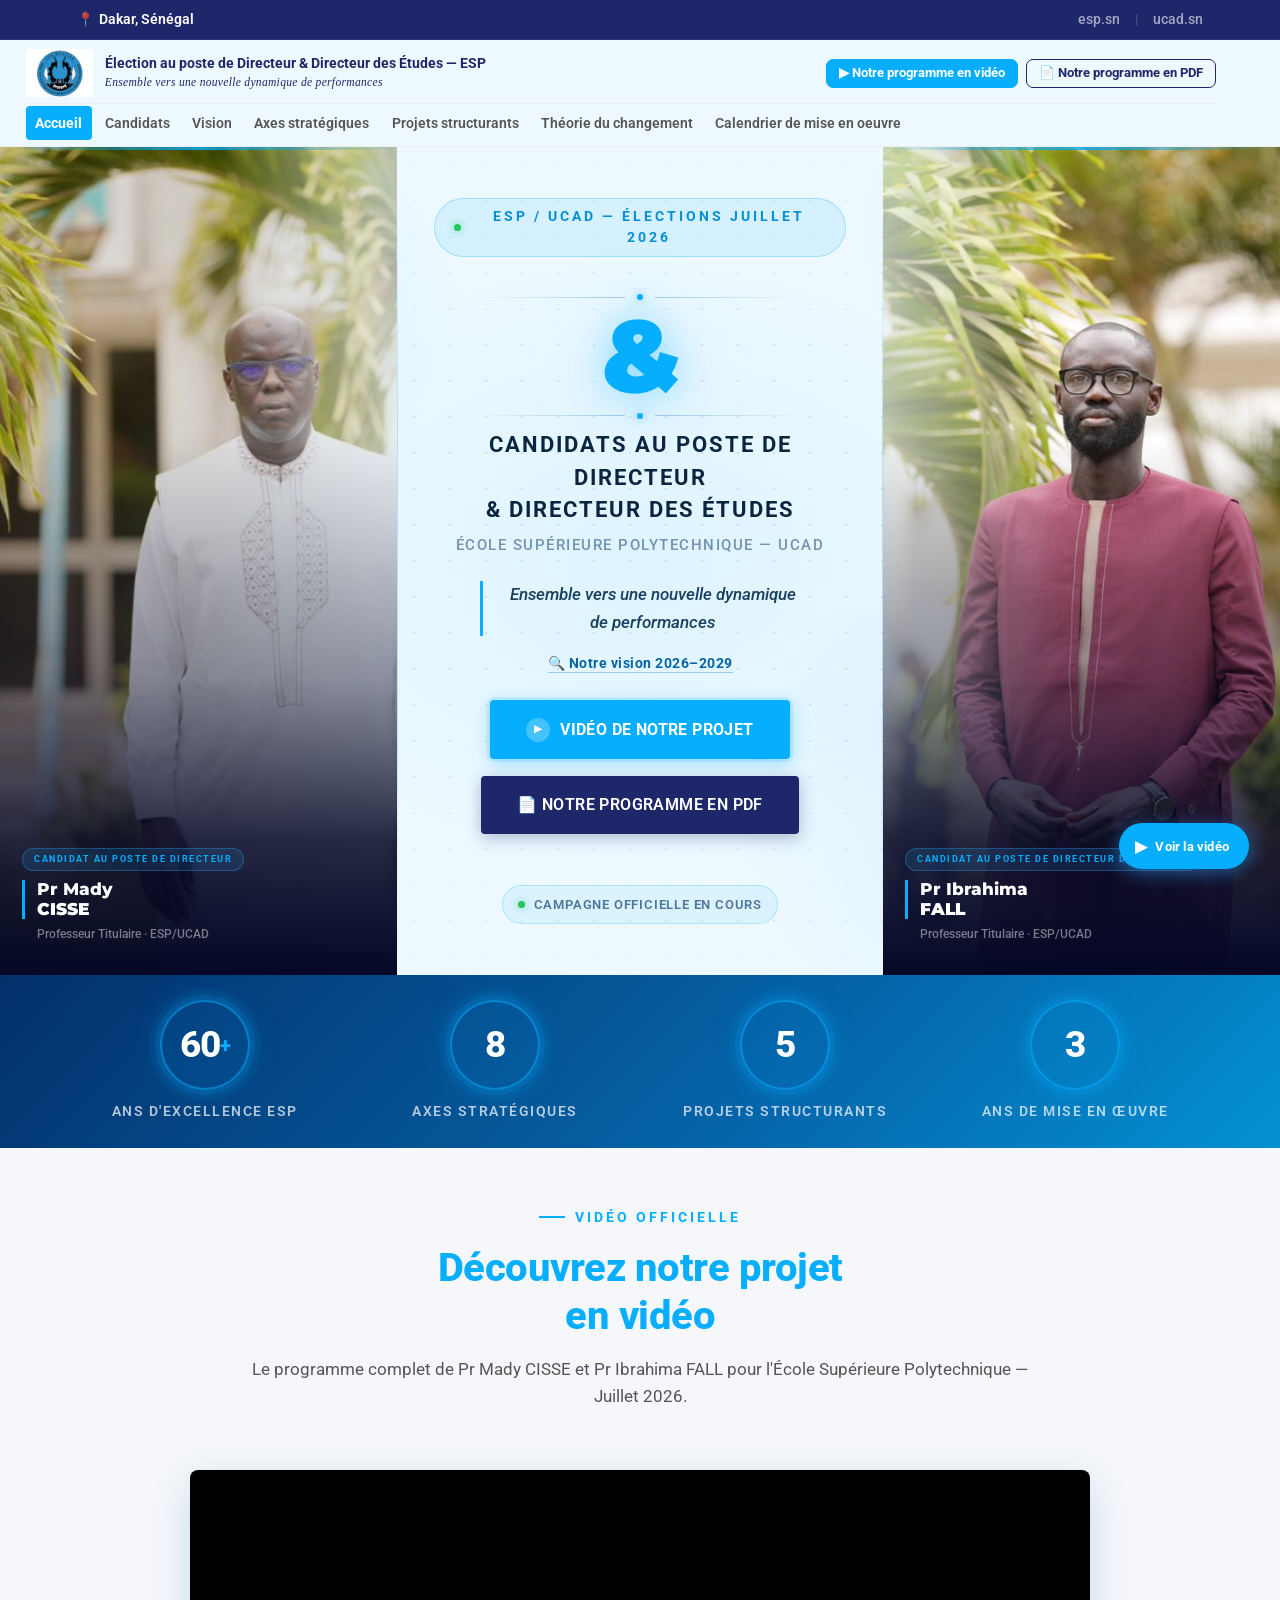
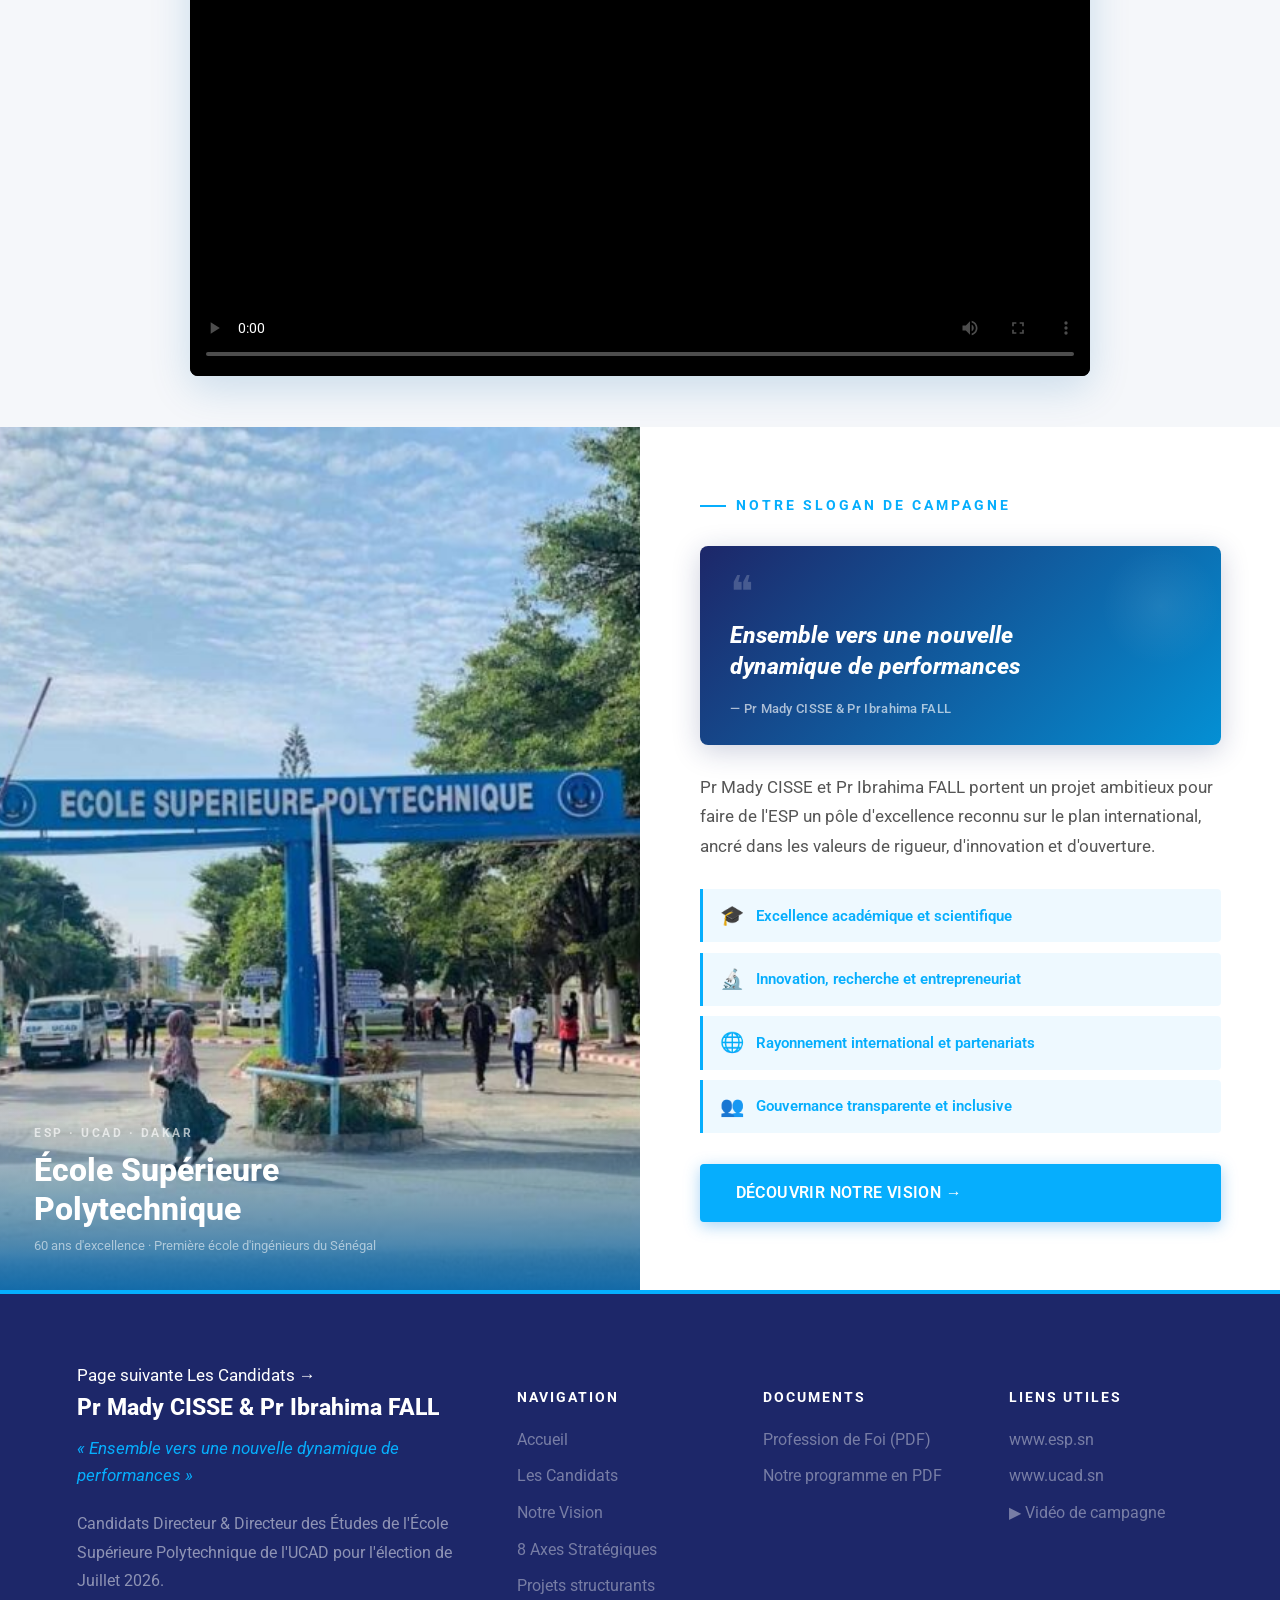
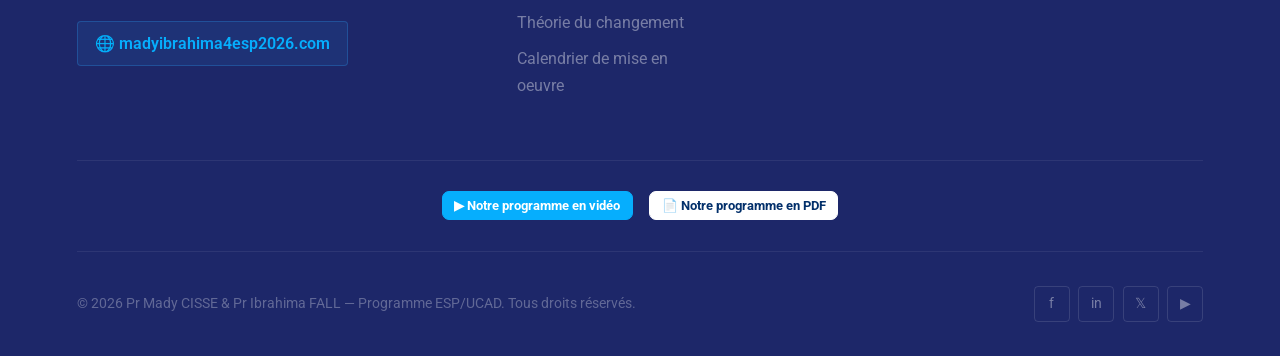
==== commit d3cb1efc: "Update print statement from 'Hello' to 'Goodbye'" ====
--- a/index.html
+++ b/index.html
@@ -220,6 +220,10 @@
 
 <!-- ══ FOOTER ══ -->
 <footer>
+  <div class="footer-next-bar">
+    <span class="fnb-label">Page suivante</span>
+    <a href="candidats.html" class="fnb-link">Les Candidats <span class="fnb-arrow">&#8594;</span></a>
+  </div>
   <div class="footer-top">
     <div>
       <div class="foot-name">Pr Mady CISSE &amp; Pr Ibrahima FALL</div>
@@ -268,6 +272,7 @@
       <a href="#" class="soc" aria-label="YouTube" rel="noopener noreferrer">▶</a>
   </div>
   </div>
+
 </footer>
 
 <!-- ══ VIDEO MODAL ══ -->
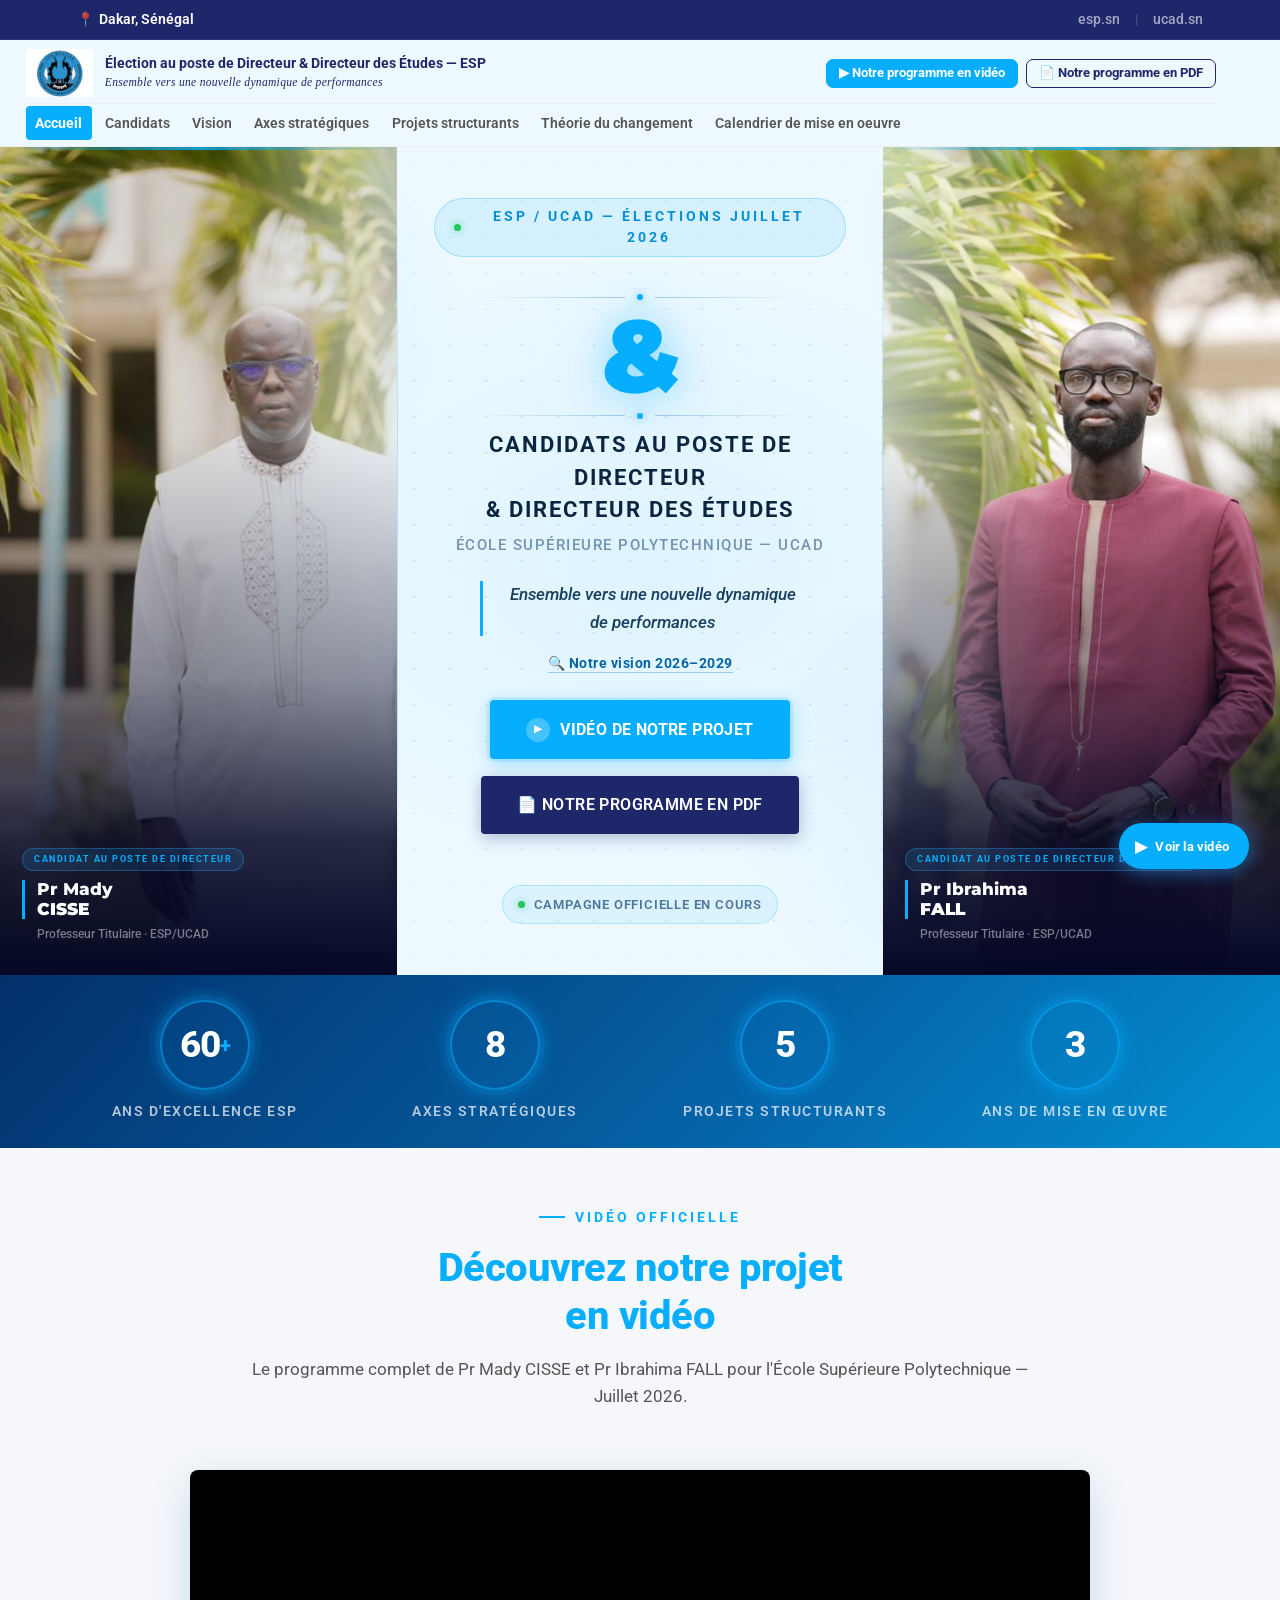
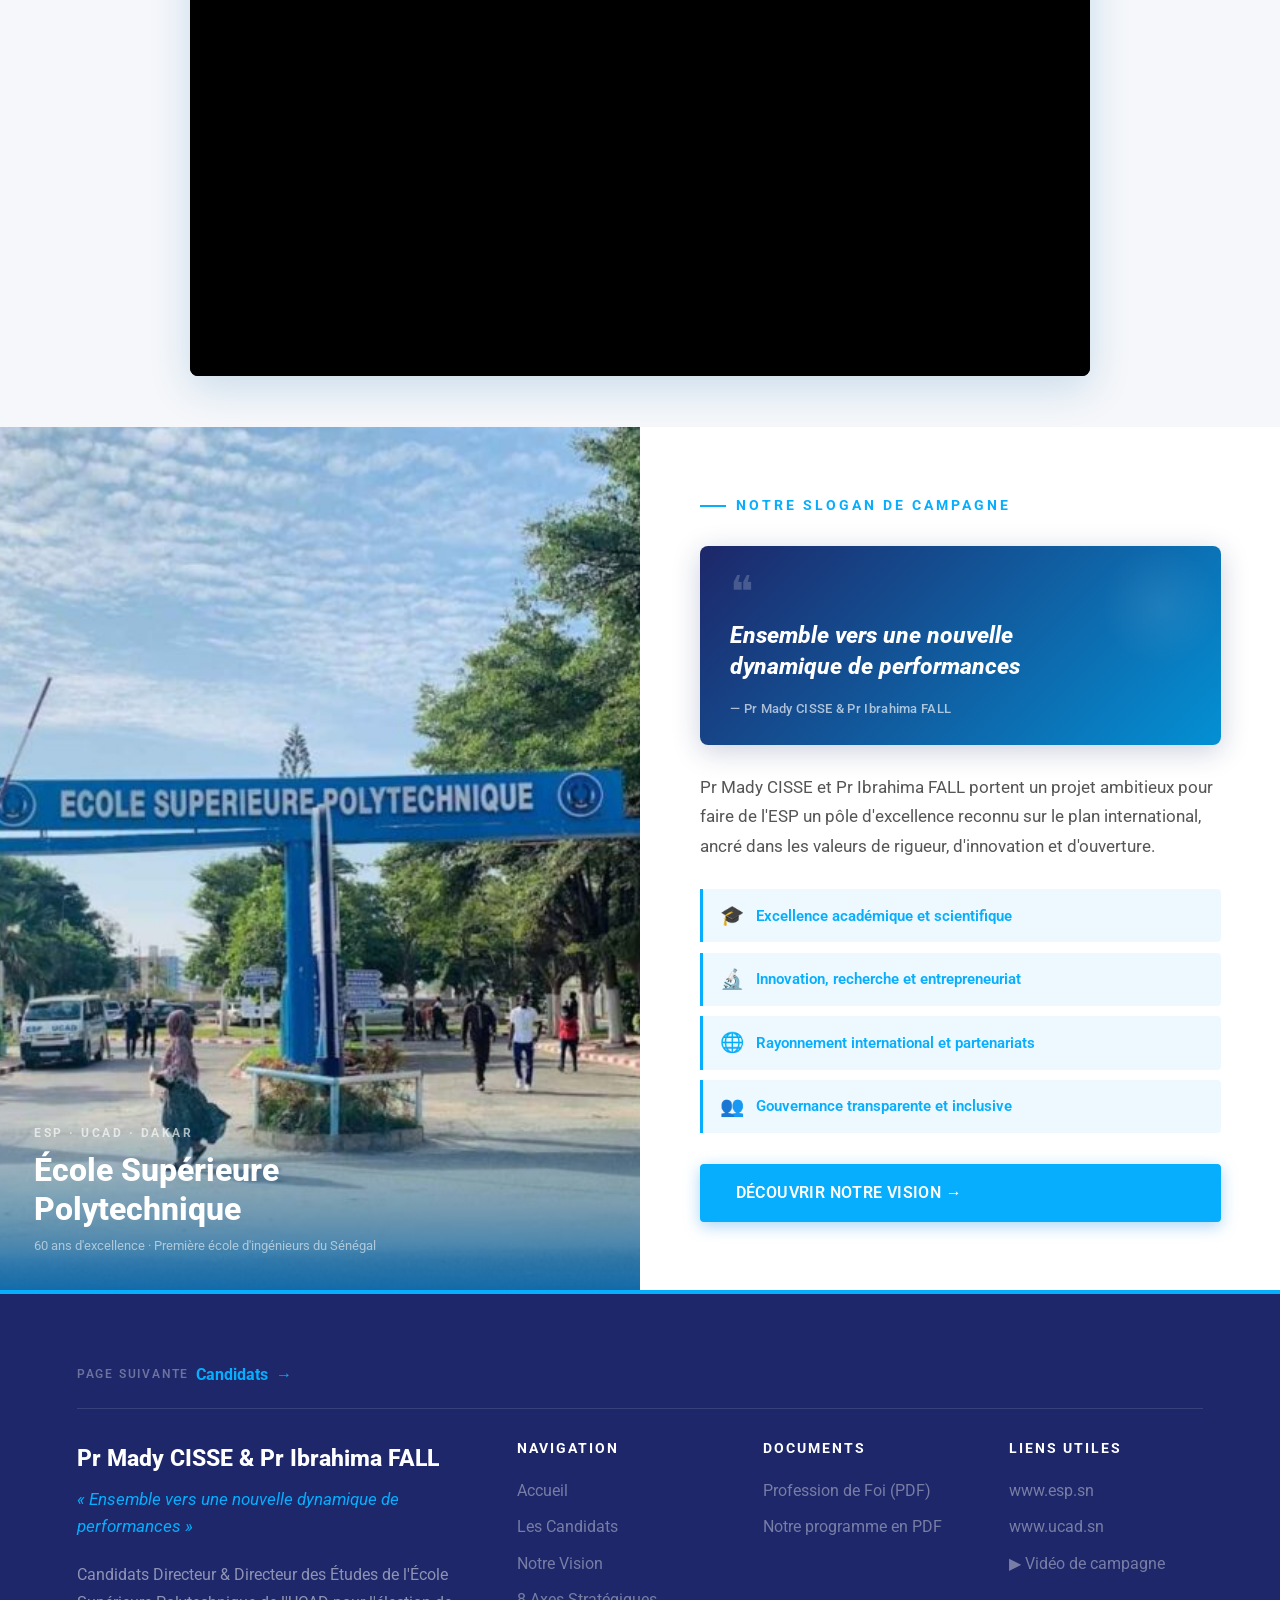
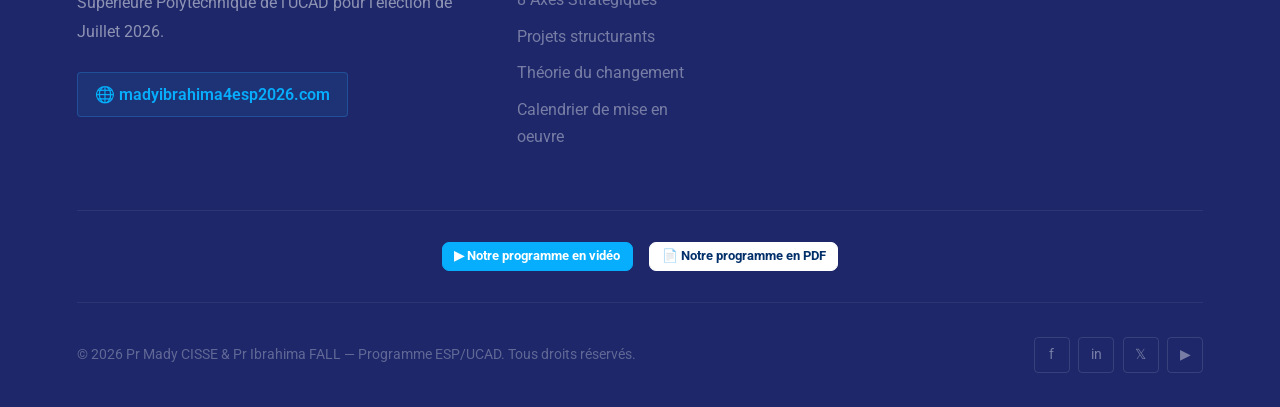
==== commit 94952367: "Update index.html" ====
--- a/index.html
+++ b/index.html
@@ -222,7 +222,7 @@
 <footer>
   <div class="footer-next-bar">
     <span class="fnb-label">Page suivante</span>
-    <a href="candidats.html" class="fnb-link">Les Candidats <span class="fnb-arrow">&#8594;</span></a>
+    <a href="candidats.html" class="fnb-link">Candidats <span class="fnb-arrow">&#8594;</span></a>
   </div>
   <div class="footer-top">
     <div>
--- a/styles.css
+++ b/styles.css
@@ -124,9 +124,9 @@
 .main-nav { display:flex; list-style:none; align-items:center; gap:.1rem; flex-wrap:nowrap; }
 .main-nav a {
   color: var(--text-mid);
-  font-size: clamp(.82rem, .9vw, .95rem);
+  font-size: clamp(.92rem, 1.05vw, 1.08rem);
   font-weight: 600;
-  padding: .55rem .75rem;
+  padding: .65rem .9rem;
   border-radius: var(--r);
   transition: color .15s, background .15s;
   white-space: nowrap;
@@ -1554,13 +1554,21 @@
 .gantt-section { background:var(--white); }
 .gantt-wrap { margin-top:3rem; overflow-x:auto; border:1px solid var(--gray-200); border-radius:var(--r-lg); box-shadow:var(--shadow); }
 .gantt { width:100%; min-width:900px; border-collapse:collapse; font-size:var(--text-xs); }
-.gantt thead tr:first-child th { background:var(--esp-navy); color:var(--white); padding:.7rem .9rem; font-weight:700; font-size:var(--text-xs); text-align:left; }
+/* En-tête rangée 1 (années) — collante verticalement */
+.gantt thead tr:first-child th { background:var(--esp-navy); color:var(--white); padding:.7rem .9rem; font-weight:700; font-size:var(--text-xs); text-align:left; position:sticky; top:0; z-index:4; }
 .gantt thead tr:first-child th.yr { background:var(--esp-blue); text-align:center; font-size:var(--text-xs); border-left:1px solid rgba(255,255,255,.15); }
-.gantt thead tr:nth-child(2) th { background:var(--esp-navy-mid); color:rgba(255,255,255,.85); padding:.4rem; font-weight:600; font-size:11px; text-align:center; border-left:1px solid rgba(255,255,255,.1); }
-.gantt td { position:relative; padding:.55rem .9rem; border-bottom:1px solid var(--gray-200); font-size:var(--text-xs); vertical-align:middle; }
-.gantt td.lbl { color:var(--text-mid); }
-.gantt td.ps-row { background:#1b3a6b; color:#fff; font-weight:700; font-size:var(--text-xs); padding:.7rem .9rem; letter-spacing:.01em; }
+/* Coin supérieur gauche : collant horizontalement ET verticalement */
+.gantt thead tr:first-child th:first-child { position:sticky; top:0; left:0; z-index:6; }
+/* En-tête rangée 2 (T1/T2…) — collante juste sous la rangée 1 */
+.gantt thead tr:nth-child(2) th { background:var(--esp-navy-mid); color:rgba(255,255,255,.85); padding:.4rem; font-weight:600; font-size:11px; text-align:center; border-left:1px solid rgba(255,255,255,.1); position:sticky; top:42px; z-index:4; }
+.gantt thead tr:nth-child(2) th:first-child { position:sticky; top:42px; left:0; z-index:6; background:var(--esp-navy-mid); }
+/* Cellules de données : grille visible */
+.gantt td { position:relative; padding:.55rem .9rem; border-bottom:1px solid var(--gray-200); border-left:1px solid var(--gray-200); font-size:var(--text-xs); vertical-align:middle; }
+/* Colonne label : collante horizontalement */
+.gantt td.lbl { color:var(--text-mid); position:sticky; left:0; z-index:2; background:var(--white); border-left:none; border-right:2px solid var(--gray-300); box-shadow:3px 0 6px rgba(0,0,0,.08); }
+.gantt td.ps-row { background:#1b3a6b; color:#fff; font-weight:700; font-size:var(--text-xs); padding:.7rem .9rem; letter-spacing:.01em; position:sticky; left:0; z-index:2; border-left:none; box-shadow:3px 0 8px rgba(0,0,0,.05); }
 .gantt tr:hover td:not(.ps-row) { background:var(--esp-blue-bg); }
+.gantt tr:hover td.lbl { background:var(--esp-blue-bg); }
 .gantt .gbar { position:absolute; top:5px; bottom:5px; left:5px; width:calc(100% - 10px); height:auto; border-radius:3px; }
 .gantt .c1 { background:var(--esp-navy); }
 .gantt .c2 { background:var(--esp-blue); }
@@ -1621,6 +1629,43 @@
 .btn-submit:disabled { opacity:.6; cursor:not-allowed; transform:none; }
 .form-note { font-size:var(--text-xs); color:var(--text-mid); margin-top:1rem; text-align:center; }
 .form-note a { color:var(--esp-navy); font-weight:600; }
+
+/* ════════════════════════════════════
+   FOOTER — NAVIGATION PAGE SUIVANTE
+════════════════════════════════════ */
+.footer-next-bar {
+  max-width: 1280px;
+  margin: 0 auto 1.8rem;
+  padding-bottom: 1.2rem;
+  border-bottom: 1px solid rgba(255,255,255,.12);
+  display: flex;
+  align-items: center;
+  justify-content: flex-start;
+  gap: .4rem;
+}
+.fnb-label {
+  font-size: .7rem;
+  font-weight: 600;
+  color: rgba(255,255,255,.35);
+  text-transform: uppercase;
+  letter-spacing: 1.8px;
+}
+.fnb-link {
+  display: inline-flex;
+  align-items: center;
+  gap: .45rem;
+  color: var(--esp-blue);
+  font-weight: 700;
+  font-size: .95rem;
+  text-decoration: none;
+  transition: color .18s, gap .18s;
+}
+.fnb-arrow { display: inline-block; transition: transform .18s ease; }
+.fnb-link:hover { color: #fff; gap: .7rem; }
+.fnb-link:hover .fnb-arrow { transform: translateX(4px); }
+@media(max-width:600px) {
+  .footer-next-bar { gap: .3rem; }
+}
 
 /* ════════════════════════════════════
    FOOTER
@@ -2083,8 +2128,8 @@
   /* Burger caché sur desktop */
   .burger { display: none !important; }
   .main-nav { width: 100%; gap: .15rem; flex-wrap: wrap; }
-  .main-nav a { font-size: 1rem; font-weight: 600; padding: .6rem .85rem; white-space: nowrap; }
-  .main-nav a.cta { padding: .6rem 1.2rem; }
+  .main-nav a { font-size: 1.08rem; font-weight: 600; padding: .7rem 1rem; white-space: nowrap; }
+  .main-nav a.cta { padding: .7rem 1.3rem; }
 }
 
 @media(max-width:950px) {
@@ -2213,11 +2258,7 @@
   .gal-item.gal-wide-bot .gal-theme-sub   { display: none; }
   .gal-item.gal-wide-bot .gal-num-inline  { font-size: 1.3rem; }
   .gal-item.gal-wide-bot .gal-icon-inline { font-size: 1.3rem; }
-  .gantt thead tr:first-child th:first-child { position:sticky; left:0; z-index:4; }
-  .gantt thead tr:nth-child(2) th:first-child { position:sticky; left:0; z-index:4; background:var(--esp-navy-mid); }
-  .gantt td.lbl { min-width:130px; max-width:130px; white-space:normal; line-height:1.35; position:sticky; left:0; z-index:2; background:var(--white); box-shadow:3px 0 8px rgba(0,0,0,.07); }
-  .gantt tr:hover td.lbl { background:var(--esp-blue-bg); }
-  .gantt td.ps-row { position:sticky; left:0; z-index:2; box-shadow:3px 0 8px rgba(0,0,0,.05); }
+  .gantt td.lbl { min-width:130px; max-width:130px; white-space:normal; line-height:1.35; }
   .gantt .gbar  { top:4px; bottom:4px; left:4px; width:calc(100% - 8px); }
   .page-banner  { padding:0 6% .9rem; }
   .page-banner-title { font-size:1.4rem; }
@@ -2311,8 +2352,8 @@
   .section      { padding:1.8rem 3%; }
   .hero-btns    { gap:.5rem; }
   .cand-card    { grid-template-rows:3px 240px 1fr; }
-  .stats-grid   { gap:.5rem; }
-  .stat-num     { font-size:1.5rem; }
+  .stats-grid   { grid-template-columns:repeat(2,1fr); gap:.5rem; }
+  .stat-num     { font-size:1.5rem; width:64px; height:64px; }
 }
 
 /* ── Tablettes paysage (768px – 1024px) ── */
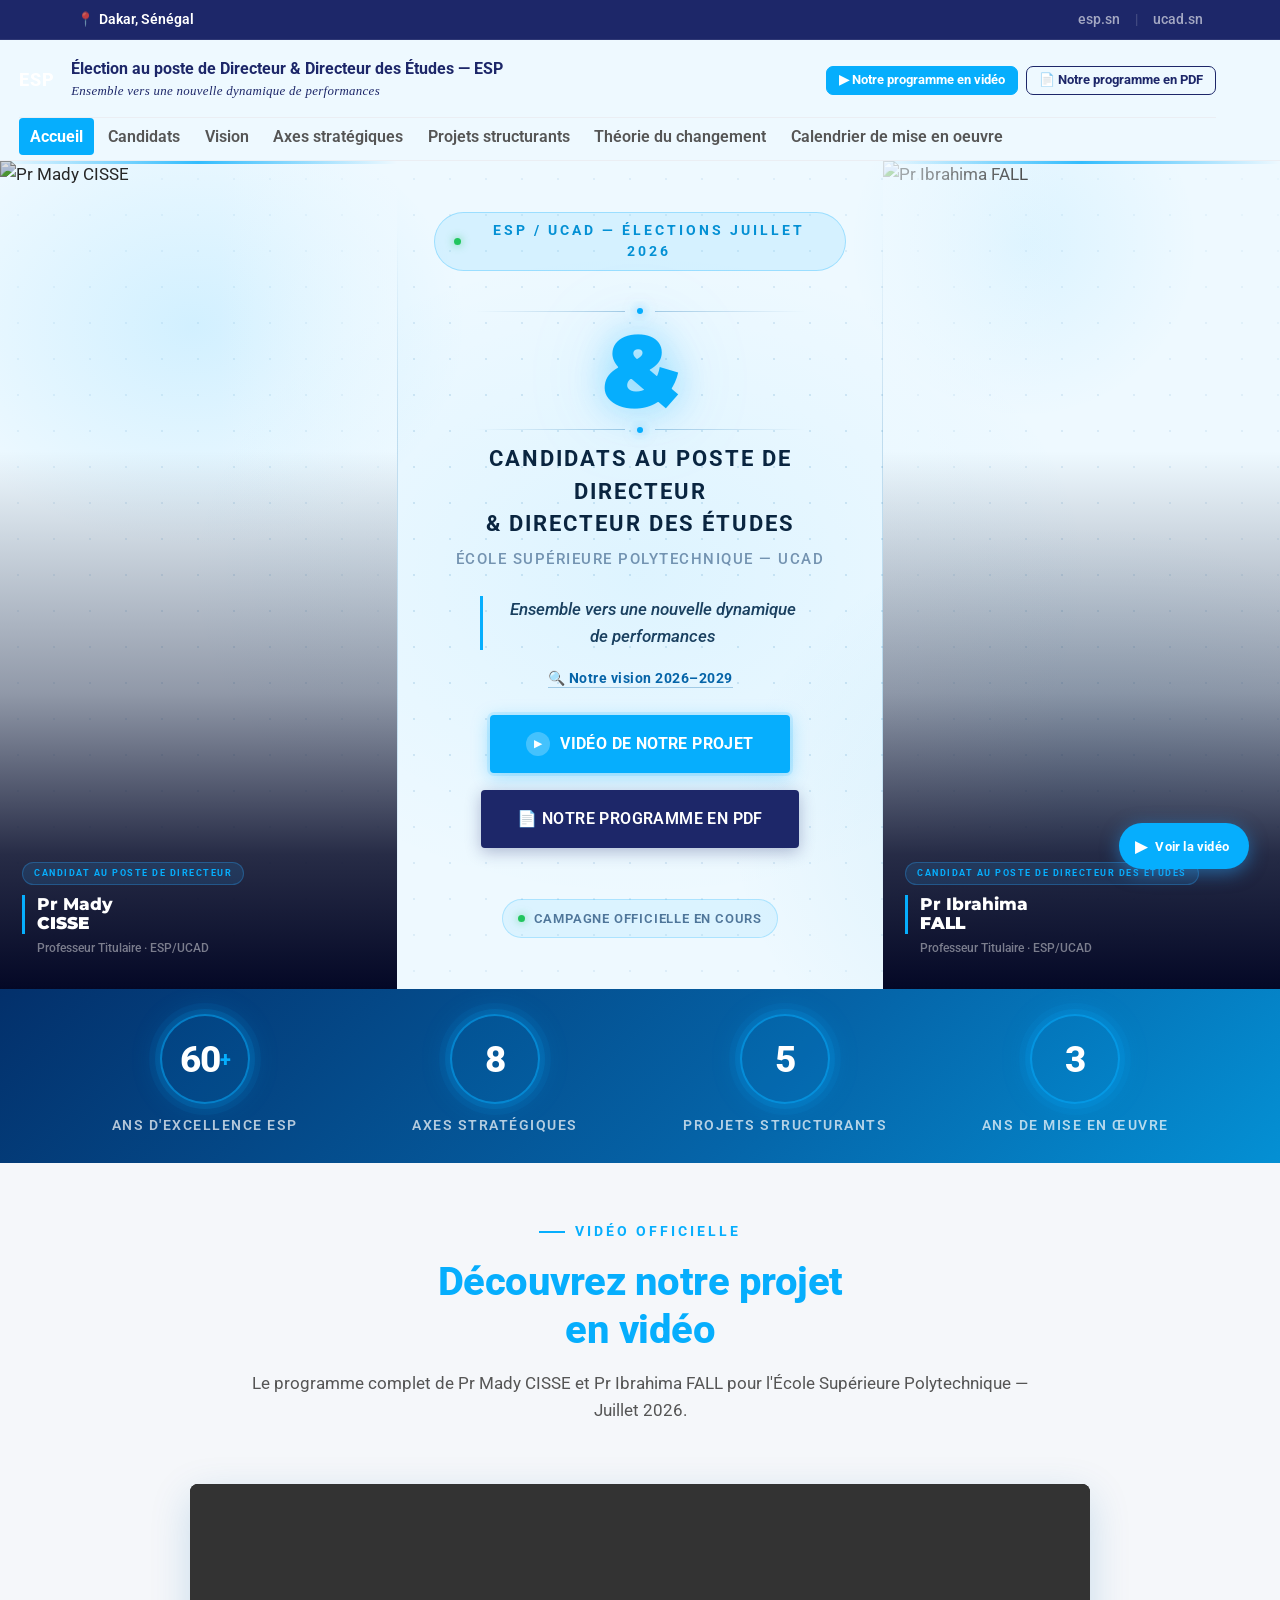
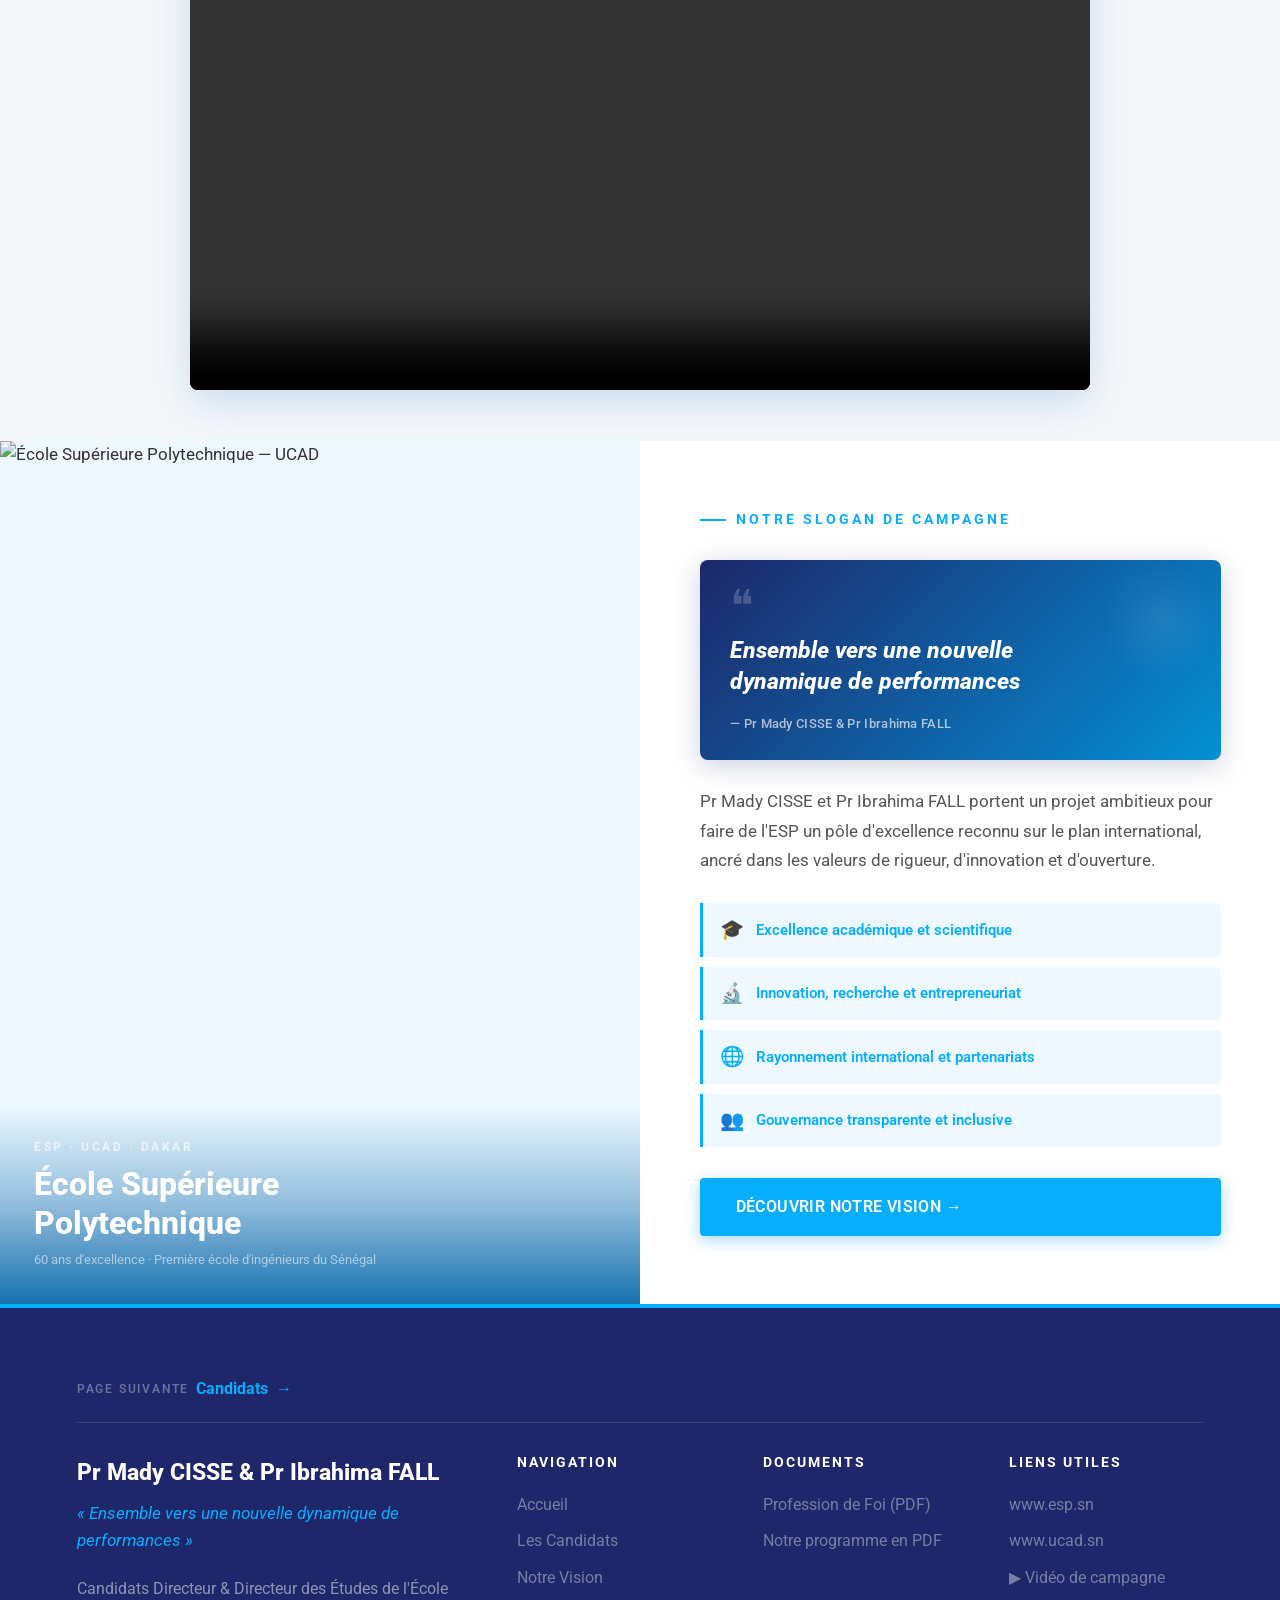
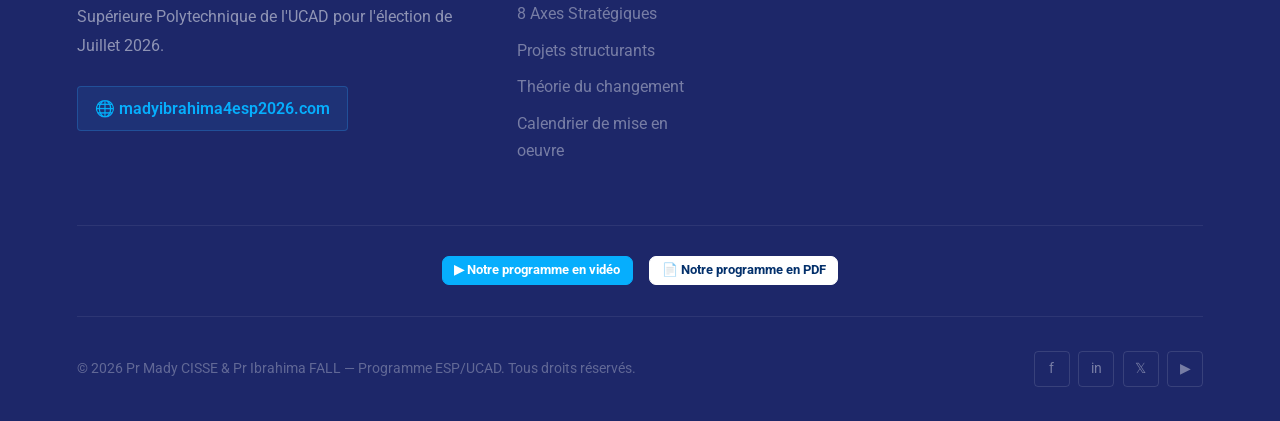
==== commit a45d3dda: "Update print statement from 'Hello' to 'Goodbye'" ====
--- a/index.html
+++ b/index.html
@@ -41,7 +41,7 @@
   <div class="header-inner">
     <a href="index.html" class="brand" aria-label="Accueil">
       <div class="brand-logo">
-        <img src="logo.jpg" alt="Logo ESP" onerror="this.style.display='none';this.parentNode.querySelector('.brand-logo-text').style.display='block'">
+        <img src="assets/logo.jpg" alt="Logo ESP" onerror="this.style.display='none';this.parentNode.querySelector('.brand-logo-text').style.display='block'">
         <span class="brand-logo-text" style="display:none">ESP</span>
   </div>
       <div class="brand-text">
@@ -51,7 +51,7 @@
     </a>
     <div class="header-cta">
       <a href="#video" class="nav-btn nav-btn-video">&#9654; Notre programme en vidéo</a>
-      <a href="programme-complet.pdf" class="nav-btn nav-btn-pdf" download="Programme-ESP-UCAD-2026.pdf" target="_blank" rel="noopener noreferrer">&#128196; Notre programme en PDF</a>
+      <a href="documents/programme-complet.pdf" class="nav-btn nav-btn-pdf" download="Programme-ESP-UCAD-2026.pdf" target="_blank" rel="noopener noreferrer">&#128196; Notre programme en PDF</a>
   </div>
     <nav aria-label="Navigation principale">
       <ul class="main-nav">
@@ -81,7 +81,7 @@
   <a href="calendrier.html">Calendrier de mise en oeuvre</a>
   <div class="mob-nav-actions">
     <a href="#video" class="nav-btn nav-btn-video">&#9654; Notre programme en vidéo</a>
-    <a href="programme-complet.pdf" class="nav-btn nav-btn-pdf" download="Programme-ESP-UCAD-2026.pdf" target="_blank" rel="noopener noreferrer">&#128196; Notre programme en PDF</a>
+    <a href="documents/programme-complet.pdf" class="nav-btn nav-btn-pdf" download="Programme-ESP-UCAD-2026.pdf" target="_blank" rel="noopener noreferrer">&#128196; Notre programme en PDF</a>
   </div>
 </nav>
 
@@ -91,7 +91,7 @@
 
     <!-- Photo gauche : Pr Mady CISSE -->
     <div class="h3-photo h3-photo-left">
-      <img src="mady2.jpeg" alt="Pr Mady CISSE">
+      <img src="assets/mady2.jpeg" alt="Pr Mady CISSE">
       <div class="h3-photo-grad"></div>
       <div class="h3-photo-info">
         <span class="portrait-tag">Candidat au poste de Directeur</span>
@@ -115,7 +115,7 @@
       <p class="h3-vision-tag"><a href="vision.html">&#128269; Notre vision 2026–2029</a></p>
       <div class="hero-btns" style="justify-content:center;">
         <a href="#video" class="btn btn-play"><span class="play-ic">&#9654;</span> Vidéo de notre projet</a>
-        <a href="programme-complet.pdf" class="btn btn-outline" download="Programme-ESP-UCAD-2026.pdf">&#128196; Notre programme en PDF</a>
+        <a href="documents/programme-complet.pdf" class="btn btn-outline" download="Programme-ESP-UCAD-2026.pdf">&#128196; Notre programme en PDF</a>
   </div>
       <div class="h3-live">
         <span class="live-dot"></span>
@@ -125,7 +125,7 @@
 
     <!-- Photo droite : Pr Ibrahima FALL -->
     <div class="h3-photo h3-photo-right">
-      <img src="ibrahima2.jpeg" alt="Pr Ibrahima FALL" style="filter:saturate(.9) brightness(1.02)">
+      <img src="assets/ibrahima2.jpeg" alt="Pr Ibrahima FALL" style="filter:saturate(.9) brightness(1.02)">
       <div class="h3-photo-grad"></div>
       <div class="h3-photo-info">
         <span class="portrait-tag alt">Candidat au poste de Directeur des Études</span>
@@ -158,8 +158,8 @@
     <div class="video-wrap reveal">
 
       <div class="video-embed">
-        <video id="mainVideo" controls preload="metadata" poster="video/poster.jpg" loop>
-          <source src="vid.mp4" type="video/mp4">
+        <video id="mainVideo" controls preload="metadata" loop>
+          <source src="video/vid.mp4" type="video/mp4">
           Votre navigateur ne supporte pas la lecture vidéo.
         </video>
   </div>
@@ -173,7 +173,7 @@
 
     <!-- Photo ESP -->
     <div class="esp-vis-photo">
-      <img src="esp1.jpg" alt="École Supérieure Polytechnique — UCAD" loading="lazy">
+      <img src="assets/esp1.jpg" alt="École Supérieure Polytechnique — UCAD" loading="lazy">
       <div class="esp-vis-photo-overlay">
         <div class="esp-vis-photo-tag">ESP · UCAD · Dakar</div>
         <div class="esp-vis-photo-name">École Supérieure<br>Polytechnique</div>
@@ -246,8 +246,8 @@
     <div class="footer-col">
       <h4>Documents</h4>
       <ul>
-        <li><a href="profession-de-foi.pdf" target="_blank" rel="noopener noreferrer">Profession de Foi (PDF)</a></li>
-        <li><a href="programme-complet.pdf" download="Programme-ESP-UCAD-2026.pdf" target="_blank" rel="noopener noreferrer">Notre programme en PDF</a></li>
+        <li><a href="documents/profession-de-foi.pdf" target="_blank" rel="noopener noreferrer">Profession de Foi (PDF)</a></li>
+        <li><a href="documents/programme-complet.pdf" download="Programme-ESP-UCAD-2026.pdf" target="_blank" rel="noopener noreferrer">Notre programme en PDF</a></li>
         </ul>
   </div>
     <div class="footer-col">
@@ -261,7 +261,7 @@
   </div>
   <div class="footer-vid-cta">
     <a href="#video" class="nav-btn nav-btn-video">&#9654; Notre programme en vidéo</a>
-    <a href="programme-complet.pdf" class="nav-btn nav-btn-pdf" download="Programme-ESP-UCAD-2026.pdf" target="_blank" rel="noopener noreferrer">&#128196; Notre programme en PDF</a>
+    <a href="documents/programme-complet.pdf" class="nav-btn nav-btn-pdf" download="Programme-ESP-UCAD-2026.pdf" target="_blank" rel="noopener noreferrer">&#128196; Notre programme en PDF</a>
   </div>
   <div class="footer-bot">
     <p class="footer-copy">© 2026 Pr Mady CISSE &amp; Pr Ibrahima FALL — Programme ESP/UCAD. Tous droits réservés.</p>
--- a/styles.css
+++ b/styles.css
@@ -105,28 +105,28 @@
 .header-inner {
   max-width: 1280px;
   margin: 0 auto;
-  padding: .9rem 2% .9rem 1.5%;
+  padding: .9rem 2% .9rem 0;
   display: flex;
   align-items: center;
   justify-content: space-between;
   gap: .8rem;
 }
-.brand { display: flex; align-items: center; gap: 12px; min-width:0; overflow:hidden; }
+.brand { display: flex; align-items: center; gap: 16px; min-width:0; overflow:hidden; }
 .brand-logo {
-  height: 48px; width: auto; flex-shrink: 0;
+  height: 62px; width: auto; flex-shrink: 0;
   display: flex; align-items: center; justify-content: center;
 }
-.brand-logo img { height: 48px; width: auto; object-fit: contain; display: block; }
-.brand-logo-text { font-size: .95rem; font-weight: 800; color: var(--white); letter-spacing: 1px; }
+.brand-logo img { height: 62px; width: auto; object-fit: contain; display: block; }
+.brand-logo-text { font-size: 1.05rem; font-weight: 800; color: var(--white); letter-spacing: 1px; }
 .brand-text { display:flex; flex-direction:column; min-width:0; overflow:hidden; }
-.brand-name { font-size: var(--text-sm); font-weight: 700; color: #1D2769; line-height: 1.3; white-space:nowrap; overflow:hidden; text-overflow:ellipsis; }
-.brand-sub { font-size: var(--text-xs); color: #1D2769; margin-top: 2px; font-family: Georgia, 'Times New Roman', serif; font-style: italic; letter-spacing: .3px; }
+.brand-name { font-size: 1.12rem; font-weight: 700; color: #1D2769; line-height: 1.3; white-space:nowrap; overflow:hidden; text-overflow:ellipsis; }
+.brand-sub { font-size: .92rem; color: #1D2769; margin-top: 2px; font-family: Georgia, 'Times New Roman', serif; font-style: italic; letter-spacing: .3px; }
 .main-nav { display:flex; list-style:none; align-items:center; gap:.1rem; flex-wrap:nowrap; }
 .main-nav a {
   color: var(--text-mid);
-  font-size: clamp(.92rem, 1.05vw, 1.08rem);
+  font-size: clamp(1.08rem, 1.3vw, 1.32rem);
   font-weight: 600;
-  padding: .65rem .9rem;
+  padding: .65rem 1rem;
   border-radius: var(--r);
   transition: color .15s, background .15s;
   white-space: nowrap;
@@ -1641,6 +1641,7 @@
   display: flex;
   align-items: center;
   justify-content: flex-start;
+  flex-wrap: wrap;
   gap: .4rem;
 }
 .fnb-label {
@@ -2080,8 +2081,9 @@
 ════════════════════════════════════ */
 /* ── Mobile : burger ── */
 @media(max-width:999px) {
-  .main-nav { display:none; }
-  .burger   { display:flex; }
+  .main-nav     { display:none; }
+  .burger       { display:flex; }
+  .header-inner { padding:.75rem 4%; }
 }
 
 /* ── Desktop ≥1000px : header 2 lignes (identité / menu) ── */
@@ -2095,7 +2097,7 @@
     grid-template-rows:    auto auto;
     align-items:           center;
     gap:                   0;
-    padding:               .55rem 5% .55rem 2%;
+    padding:               .55rem 5% .55rem 1.5%;
   }
   /* Ligne 1 col 1 — logo + titre + slogan */
   .brand {
@@ -2105,8 +2107,8 @@
     width:          auto;
   }
   .brand-text { display: flex; max-width: none; }
-  .brand-name { font-size: .82rem; white-space: nowrap; overflow: hidden; text-overflow: ellipsis; }
-  .brand-sub  { display: block; font-size: .68rem; }
+  .brand-name { font-size: .92rem; white-space: nowrap; overflow: hidden; text-overflow: ellipsis; }
+  .brand-sub  { display: block; font-size: .76rem; }
   /* Ligne 1 col 2 — boutons Vidéo + PDF */
   .header-cta {
     grid-column:    2;
@@ -2271,16 +2273,16 @@
 /* ── Header / brand sur écrans moyens ── */
 @media(max-width:900px) {
   .brand-sub   { display:none; }
-  .brand-name  { font-size:.8rem; }
+  .brand-name  { font-size:.9rem; }
   .header-inner{ padding:.75rem 4%; gap:1rem; }
   .topbar      { padding:.4rem 4%; }
 }
 
 /* ── Brand text truncation sur petits écrans ── */
 @media(max-width:600px) {
-  .brand-name  { font-size:.72rem; max-width:100%; white-space:normal; overflow:visible; text-overflow:unset; line-height:1.35; }
-  .brand-logo  { height:38px; }
-  .brand-logo img { height:38px; }
+  .brand-name  { font-size:.8rem; max-width:100%; white-space:normal; overflow:visible; text-overflow:unset; line-height:1.35; }
+  .brand-logo  { height:46px; }
+  .brand-logo img { height:46px; }
   .header-inner{ padding:.65rem 4%; }
 }
 
@@ -2572,7 +2574,7 @@
 
 /* ── Desktop 1000–1300px : 7 items nav trop larges, compactage ── */
 @media(min-width:1000px) and (max-width:1300px) {
-  .main-nav a  { font-size:.82rem; padding:.55rem .58rem; white-space:nowrap; }
+  .main-nav a  { font-size:.97rem; padding:.55rem .65rem; white-space:nowrap; }
   .nav-btn     { font-size:.75rem; padding:.42rem .7rem; }
   .vision-grid { gap:2.5rem; }
 }
@@ -2580,8 +2582,8 @@
 /* ── Desktop 1000–1150px : masquer le slogan marque pour libérer espace ── */
 @media(min-width:1000px) and (max-width:1150px) {
   .brand-sub  { display:none; }
-  .brand-name { font-size:.72rem; }
-  .header-inner { padding:.55rem 1.8% .55rem 1%; }
+  .brand-name { font-size:.8rem; }
+  .header-inner { padding:.55rem 1.8% .55rem .8%; }
 }
 
 /* ── Tablette portrait 600–768px : ajustements intermédiaires ── */
